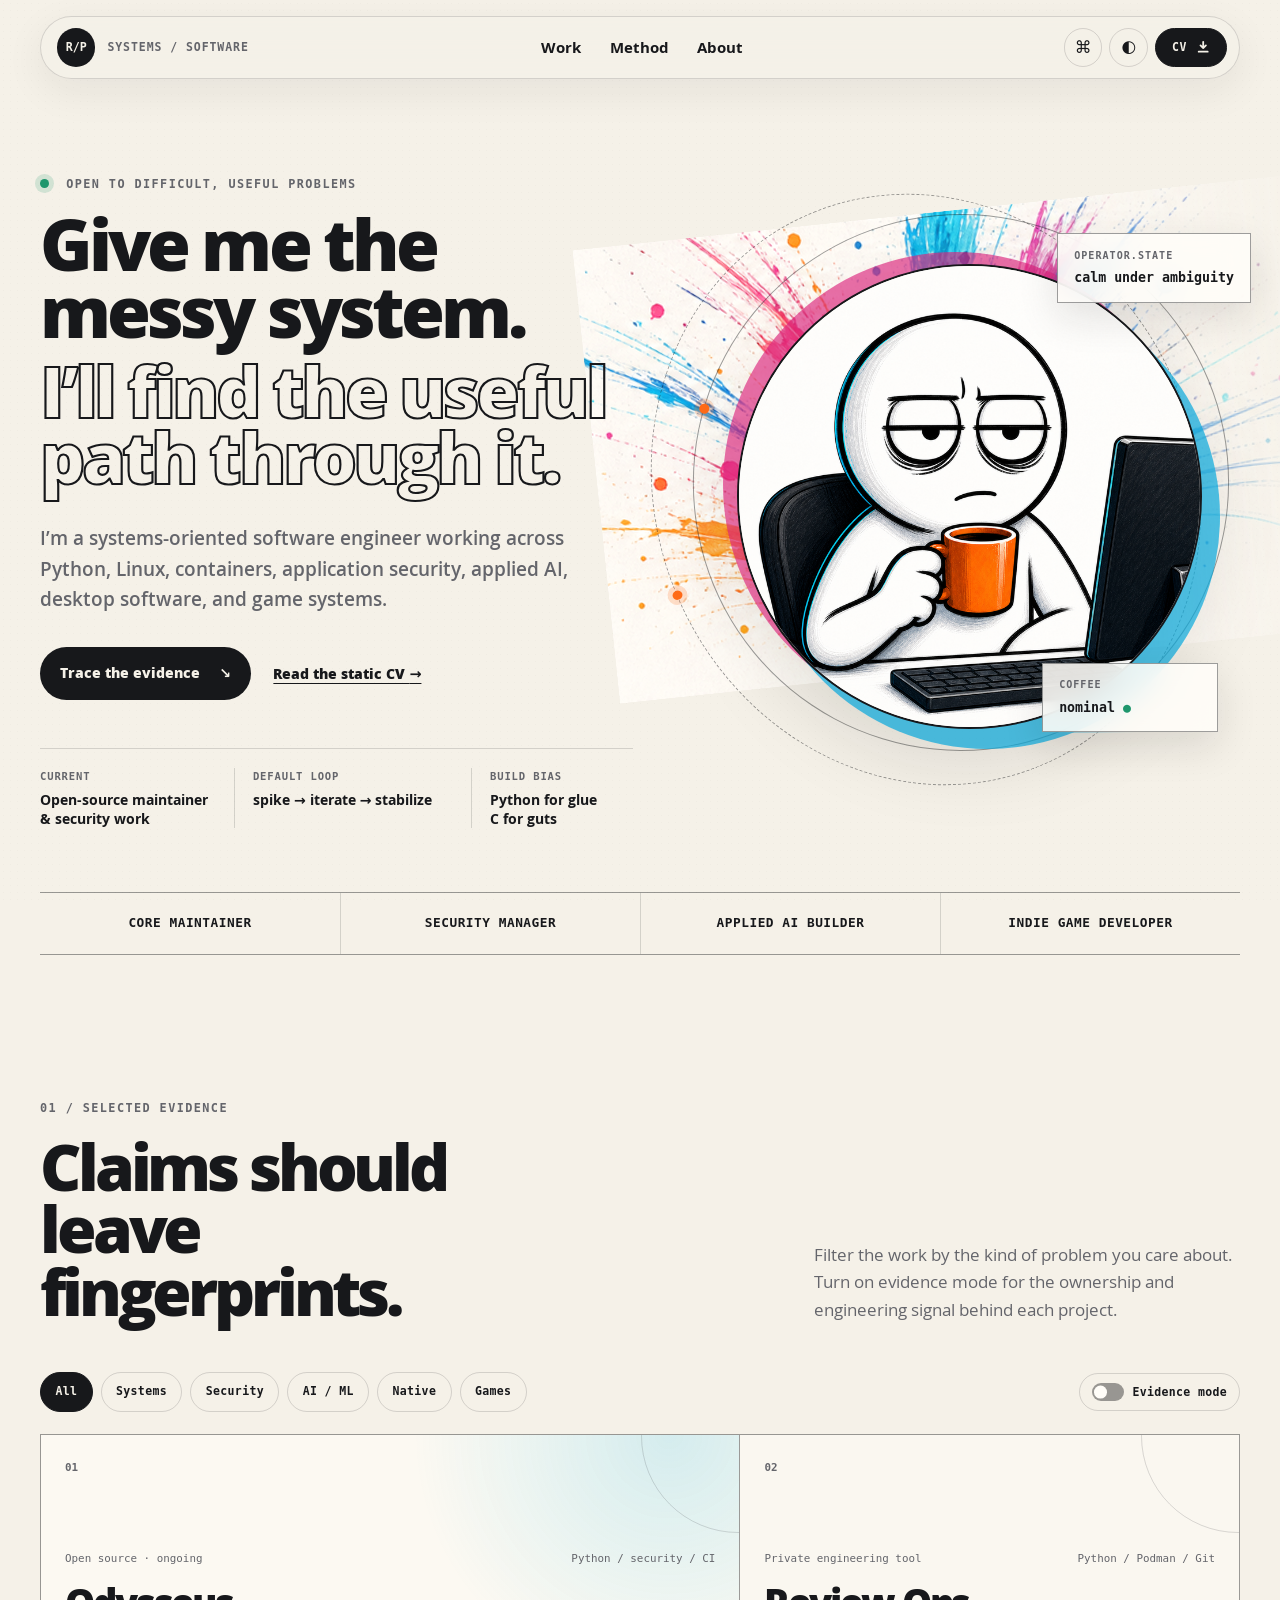
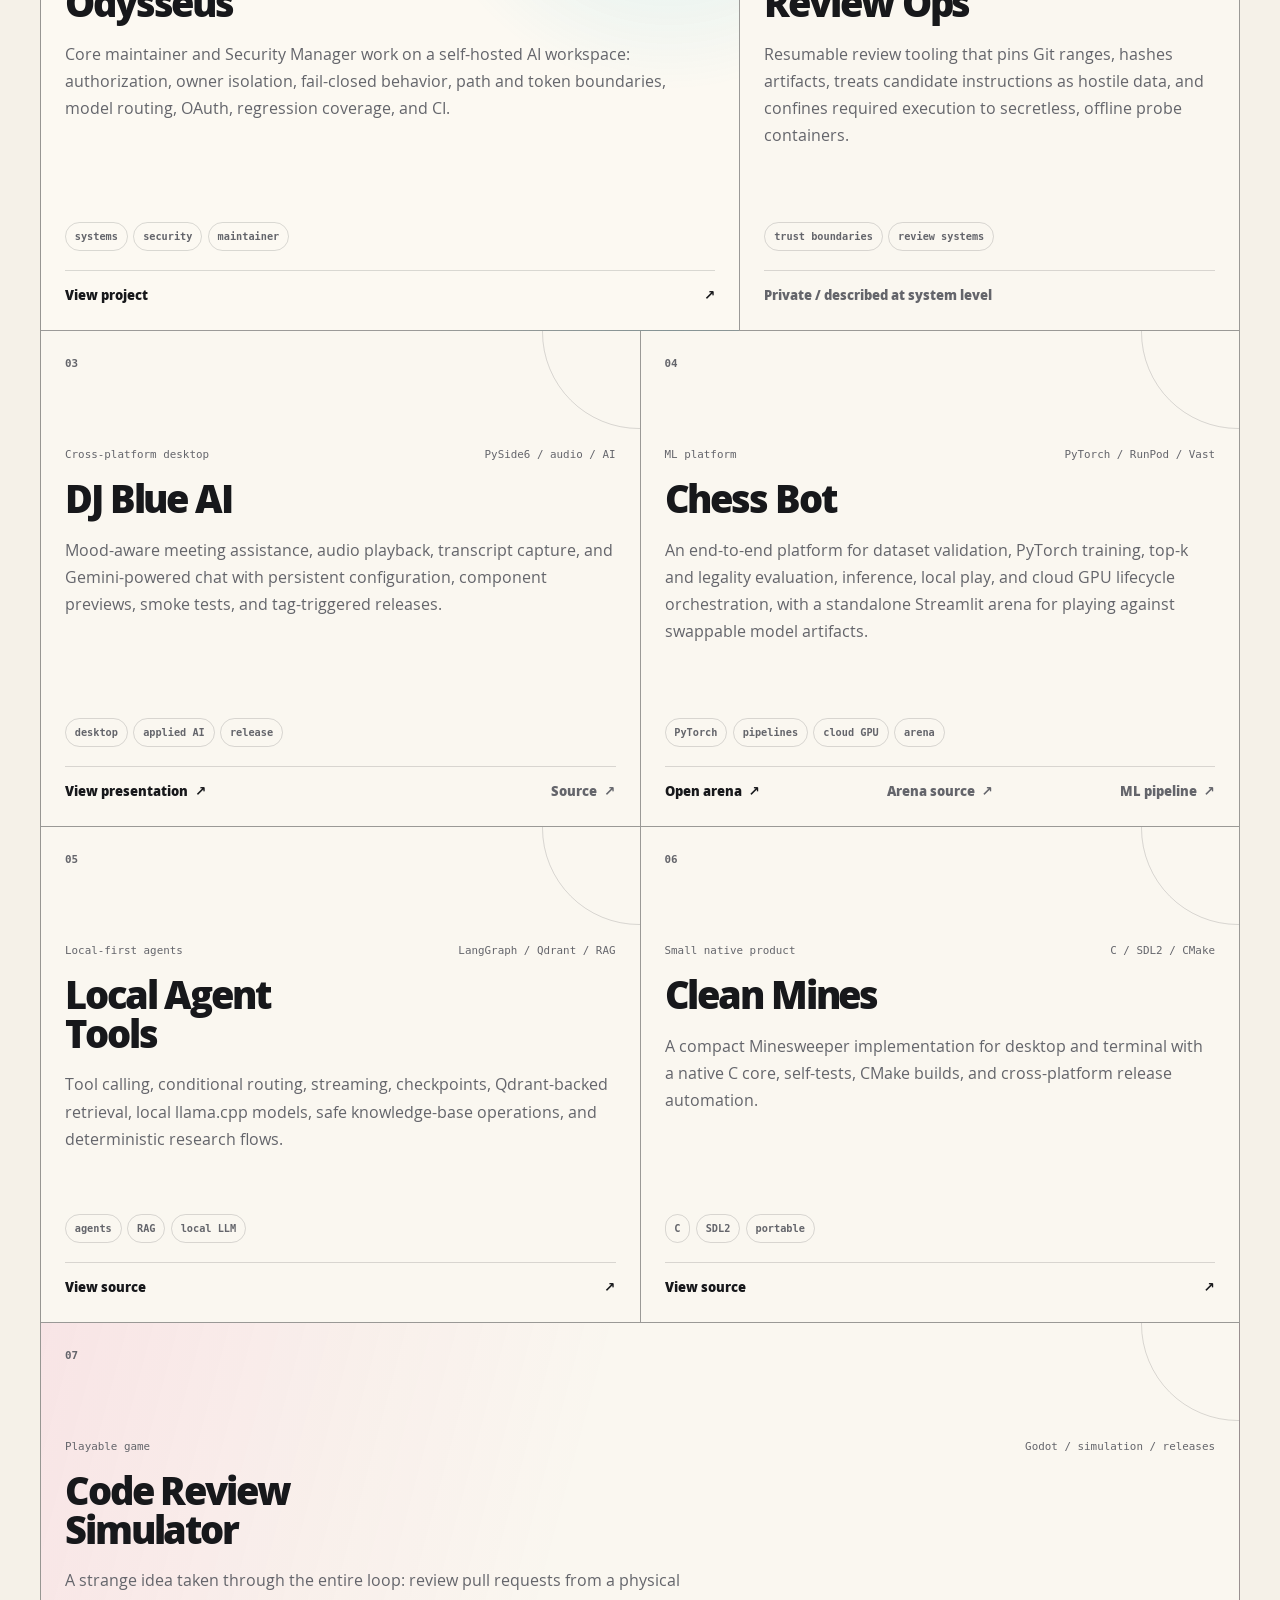
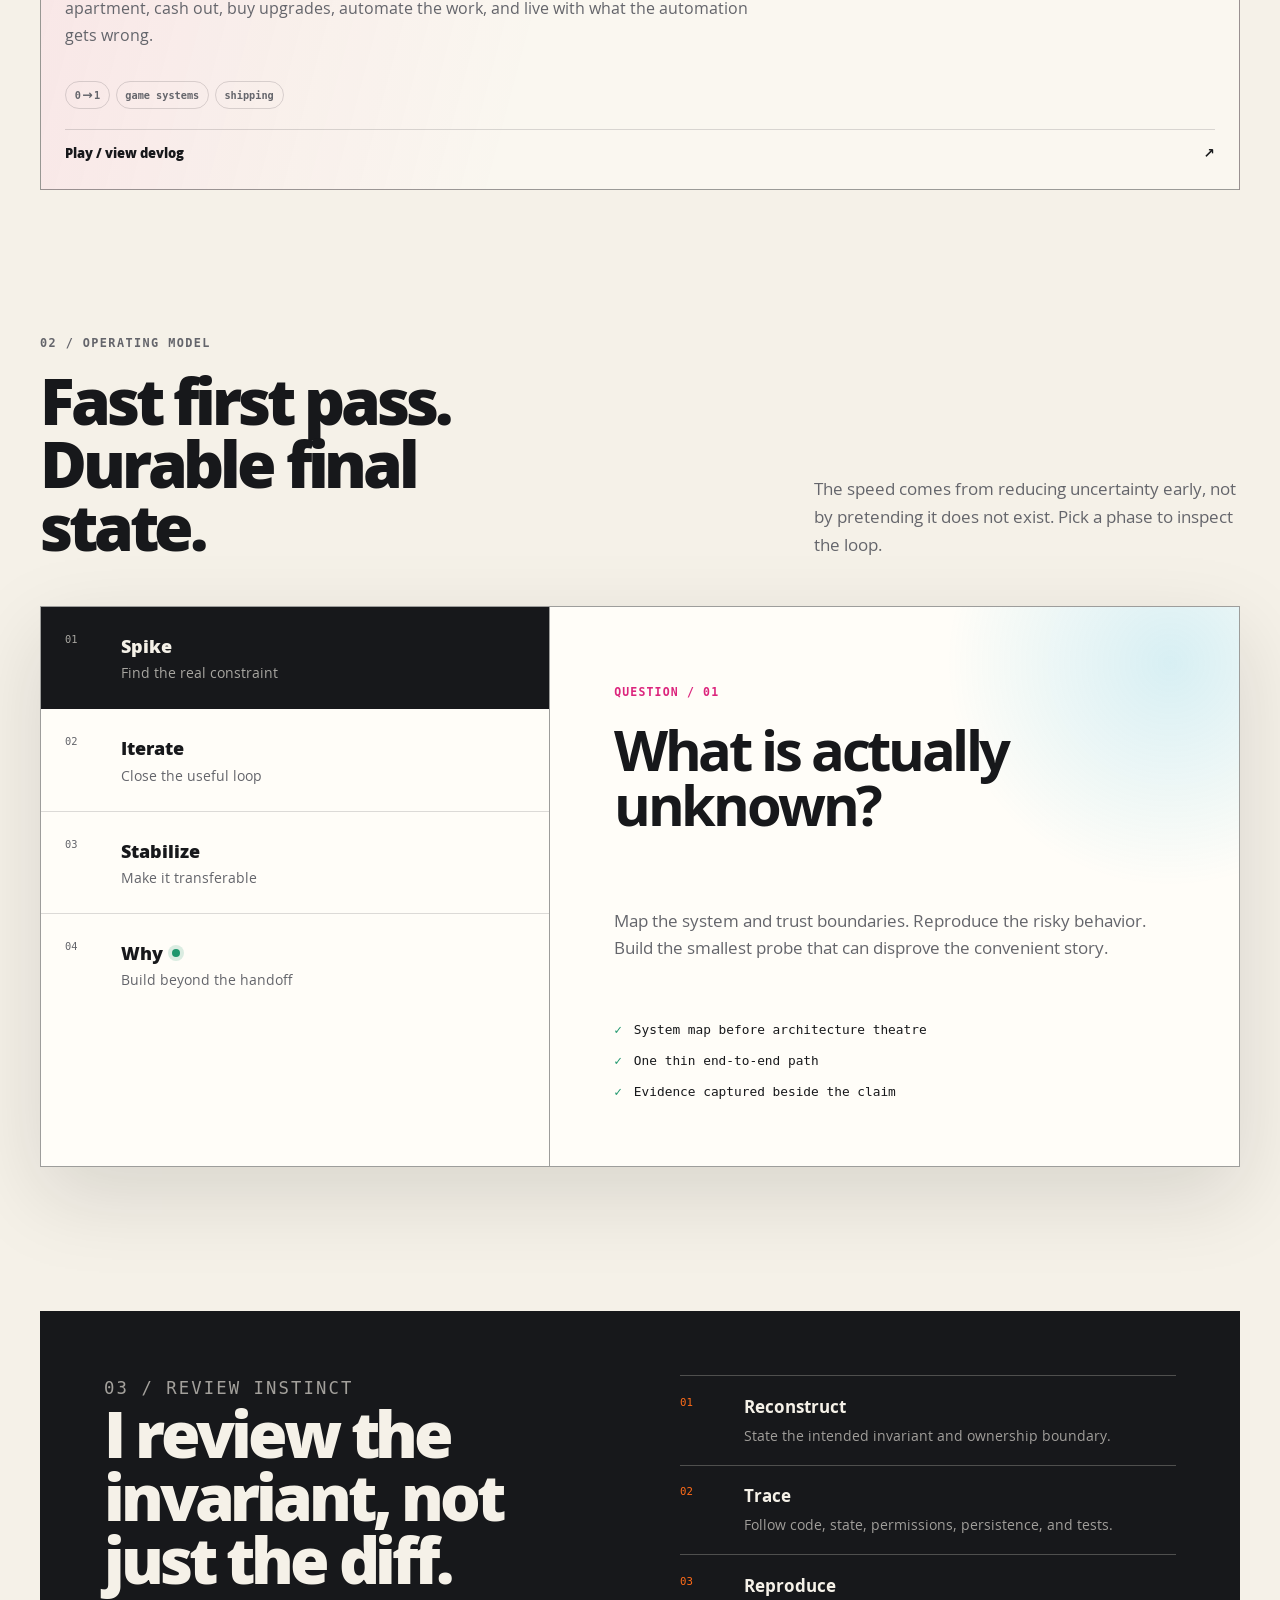
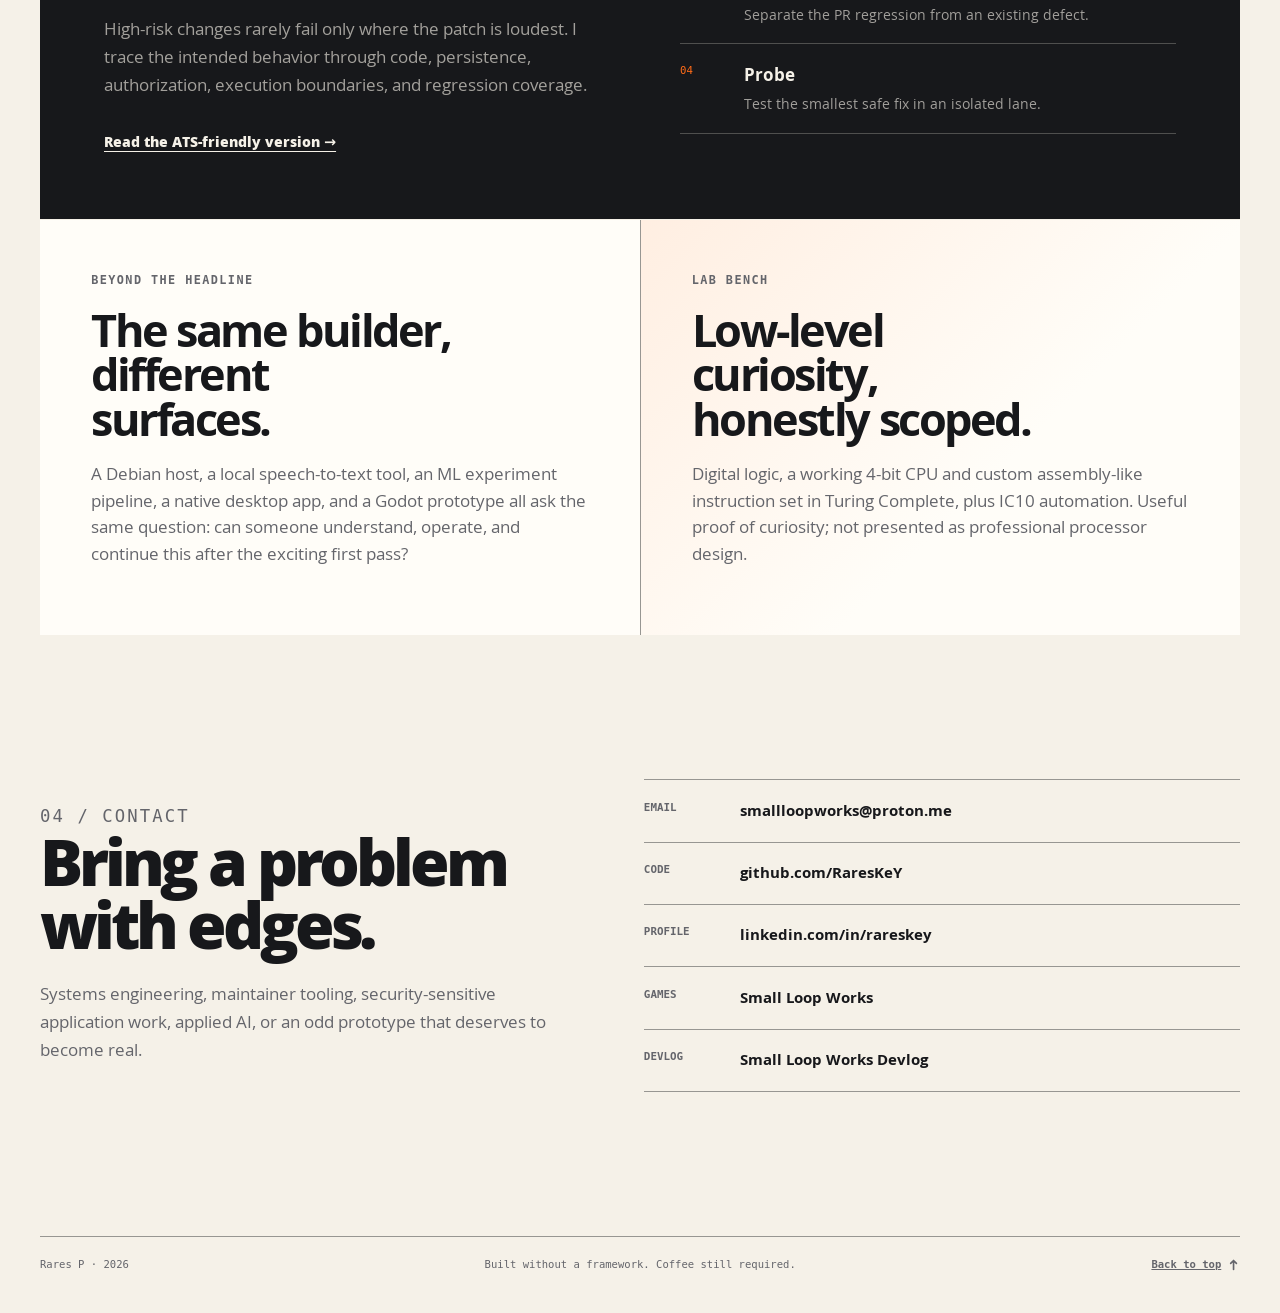
==== site/index.html @ 10d383ae "Bootstrap public portfolio mirror" ====
<!doctype html>
<html lang="en">
  <head>
    <meta charset="utf-8">
    <meta name="viewport" content="width=device-width, initial-scale=1">
    <meta name="description" content="Rares P. | Systems-oriented software engineer, open-source maintainer, security reviewer, applied AI builder, and indie game developer.">
    <meta name="color-scheme" content="light dark">
    <meta name="theme-color" content="#f5f1e8">
    <title>Rares P. | Systems, security & strange useful things</title>
    <link rel="canonical" href="https://rareskey.web.app/">
    <meta property="og:type" content="website">
    <meta property="og:url" content="https://rareskey.web.app/">
    <meta property="og:title" content="Rares P. — Systems, Software &amp; Security">
    <meta property="og:description" content="Systems-oriented software engineer, open-source maintainer, security reviewer, applied AI builder, and indie game developer.">
    <meta property="og:image" content="https://rareskey.web.app/assets/social-preview.png">
    <meta property="og:image:type" content="image/png">
    <meta property="og:image:width" content="1200">
    <meta property="og:image:height" content="627">
    <meta property="og:image:alt" content="Rares P. — Systems, Software &amp; Security, presented in the portfolio's cream, black, and orange visual style.">
    <meta name="twitter:card" content="summary_large_image">
    <meta name="twitter:title" content="Rares P. — Systems, Software &amp; Security">
    <meta name="twitter:description" content="Systems-oriented software engineer, open-source maintainer, security reviewer, applied AI builder, and indie game developer.">
    <meta name="twitter:image" content="https://rareskey.web.app/assets/social-preview.png">
    <meta name="twitter:image:alt" content="Rares P. — Systems, Software &amp; Security, presented in the portfolio's cream, black, and orange visual style.">
    <link rel="icon" type="image/x-icon" sizes="16x16 32x32 48x48 64x64" href="assets/favicon.ico?v=3">
    <link rel="icon" type="image/png" sizes="16x16" href="assets/favicon-16x16.png?v=3">
    <link rel="icon" type="image/png" sizes="32x32" href="assets/favicon-32x32.png?v=3">
    <link rel="apple-touch-icon" sizes="180x180" href="assets/apple-touch-icon.png">
    <script>
      (() => {
        const systemTheme = matchMedia("(prefers-color-scheme: dark)").matches
          ? "dark"
          : "light";
        let themeMode = "system";
        try {
          const savedMode = localStorage.getItem("portfolio-theme-mode");
          if (savedMode === "light" || savedMode === "dark") {
            themeMode = savedMode;
          }
        } catch {
          // System preference remains the fallback when storage is unavailable.
        }
        document.documentElement.dataset.themeMode = themeMode;
        document.documentElement.dataset.theme =
          themeMode === "system" ? systemTheme : themeMode;
        document.querySelector('meta[name="theme-color"]').content =
          document.documentElement.dataset.theme === "dark"
            ? "#111318"
            : "#f5f1e8";
      })();
    </script>
    <link rel="stylesheet" href="styles.css">
    <script src="script.js" defer></script>
  </head>
  <body>
    <a class="skip-link" href="#main">Skip to the work</a>

    <header class="site-header" data-reveal>
      <a class="wordmark" href="#top" aria-label="Rares P., home">
        <span class="wordmark-mark" aria-hidden="true">R/P</span>
        <span class="wordmark-copy">systems / software</span>
      </a>

      <nav class="desktop-nav" aria-label="Primary navigation">
        <a href="#work">Work</a>
        <a href="#method">Method</a>
        <a href="#about">About</a>
      </nav>

      <div class="header-actions">
        <button class="icon-button command-trigger" type="button" aria-label="Open quick navigation" title="Quick navigation (Ctrl+K)">
          <span aria-hidden="true">⌘</span>
        </button>
        <button class="icon-button theme-toggle" type="button" aria-label="Switch to dark theme">
          <span class="theme-icon" aria-hidden="true"></span>
        </button>
        <a class="small-button" href="Rares-P-CV.pdf" download aria-label="Download CV as PDF">
          <span>CV</span>
          <svg class="download-icon" viewBox="0 0 16 16" fill="none" stroke="currentColor" stroke-width="2" stroke-linecap="round" stroke-linejoin="round" aria-hidden="true" focusable="false">
            <path d="M8 2v7m0 0 3-3M8 9 5 6M3 13h10"></path>
          </svg>
        </a>
      </div>
    </header>

    <main id="main">
      <section class="hero" id="top">
        <div class="hero-copy" data-reveal>
          <p class="eyebrow"><span class="status-dot" aria-hidden="true"></span> Open to difficult, useful problems</p>
          <h1>
            Give me the messy system.
            <span>I’ll find the useful path through it.</span>
          </h1>
          <p class="hero-intro">
            I’m a systems-oriented software engineer working across Python, Linux,
            containers, application security, applied AI, desktop software, and game
            systems.
          </p>
          <div class="hero-actions">
            <a class="primary-button" href="#work">Trace the evidence <span aria-hidden="true">↘</span></a>
            <a class="text-link" href="cv.html">Read the static CV <span aria-hidden="true">→</span></a>
          </div>
          <dl class="hero-signals" aria-label="Current focus">
            <div>
              <dt>current</dt>
              <dd>
                <span>Open-source maintainer</span>
                <span>&amp; security work</span>
              </dd>
            </div>
            <div>
              <dt>default loop</dt>
              <dd class="signal-flow">spike → iterate → stabilize</dd>
            </div>
            <div>
              <dt>build bias</dt>
              <dd>
                <span>Python for glue</span>
                <span>C for guts</span>
              </dd>
            </div>
          </dl>
        </div>

        <div class="hero-visual" data-reveal>
          <div class="splash" aria-hidden="true"></div>
          <div class="portrait-shell">
            <img src="assets/operator-profile.png" alt="Illustrated tired operator holding an orange coffee mug at a computer">
          </div>
          <div class="orbit orbit-one" aria-hidden="true"></div>
          <div class="orbit orbit-two" aria-hidden="true"></div>
          <div class="status-card status-card-top">
            <span class="status-label">operator.state</span>
            <strong>calm under ambiguity</strong>
          </div>
          <div class="status-card status-card-bottom">
            <span class="status-label">coffee</span>
            <strong>nominal <span aria-hidden="true">●</span></strong>
          </div>
        </div>
      </section>

      <section class="role-strip" aria-label="Professional focus" data-reveal>
        <p>Core Maintainer</p>
        <p>Security Manager</p>
        <p>Applied AI Builder</p>
        <p>Indie Game Developer</p>
      </section>

      <section class="section work-section" id="work">
        <div class="section-heading" data-reveal>
          <div>
            <p class="eyebrow">01 / Selected evidence</p>
            <h2>Claims should leave fingerprints.</h2>
          </div>
          <p>
            Filter the work by the kind of problem you care about. Turn on evidence
            mode for the ownership and engineering signal behind each project.
          </p>
        </div>

        <div class="work-controls" data-reveal>
          <div class="filter-group" role="group" aria-label="Filter projects">
            <button class="filter-button is-active" type="button" data-filter="all" aria-pressed="true">All</button>
            <button class="filter-button" type="button" data-filter="systems" aria-pressed="false">Systems</button>
            <button class="filter-button" type="button" data-filter="security" aria-pressed="false">Security</button>
            <button class="filter-button" type="button" data-filter="ai" aria-pressed="false">AI / ML</button>
            <button class="filter-button" type="button" data-filter="native" aria-pressed="false">Native</button>
            <button class="filter-button" type="button" data-filter="games" aria-pressed="false">Games</button>
          </div>
          <button class="evidence-toggle" type="button" aria-pressed="false">
            <span class="toggle-track" aria-hidden="true"><span></span></span>
            Evidence mode
          </button>
        </div>

        <div class="project-grid" aria-live="polite">
          <article class="project-card project-card-featured" data-tags="systems security" data-reveal>
            <div class="project-index">01</div>
            <div class="project-meta">
              <span>Open source · ongoing</span>
              <span>Python / security / CI</span>
            </div>
            <h3>Odysseus</h3>
            <p class="project-lede">
              Core maintainer and Security Manager work on a self-hosted AI workspace:
              authorization, owner isolation, fail-closed behavior, path and token
              boundaries, model routing, OAuth, regression coverage, and CI.
            </p>
            <div class="evidence-panel">
              <p><strong>Owned signal:</strong> reconstruct the invariant, trace it through code, state, tests, and authorization boundaries, reproduce the failure, then probe the smallest safe fix.</p>
            </div>
            <div class="tag-row">
              <span>systems</span><span>security</span><span>maintainer</span>
            </div>
            <a class="card-link" href="https://github.com/odysseus-dev/odysseus" target="_blank" rel="noreferrer">View project <span aria-hidden="true">↗</span></a>
          </article>

          <article class="project-card" data-tags="systems security" data-reveal>
            <div class="project-index">02</div>
            <div class="project-meta">
              <span>Private engineering tool</span>
              <span>Python / Podman / Git</span>
            </div>
            <h3>Review Ops</h3>
            <p class="project-lede">
              Resumable review tooling that pins Git ranges, hashes artifacts, treats
              candidate instructions as hostile data, and confines required execution
              to secretless, offline probe containers.
            </p>
            <div class="evidence-panel">
              <p><strong>Owned signal:</strong> evidence-bound findings, bounded subprocesses, stale/duplicate guards, immutable probe inputs, and human-controlled publication.</p>
            </div>
            <div class="tag-row">
              <span>trust boundaries</span><span>review systems</span>
            </div>
            <span class="card-link card-link-muted">Private / described at system level</span>
          </article>

          <article class="project-card" data-tags="ai systems" data-reveal>
            <div class="project-index">03</div>
            <div class="project-meta">
              <span>Cross-platform desktop</span>
              <span>PySide6 / audio / AI</span>
            </div>
            <h3>DJ Blue AI</h3>
            <p class="project-lede">
              Mood-aware meeting assistance, audio playback, transcript capture, and
              Gemini-powered chat with persistent configuration, component previews,
              smoke tests, and tag-triggered releases.
            </p>
            <div class="evidence-panel">
              <p><strong>Owned signal:</strong> brought UI, playback, transcription, configuration, packaging, documentation, and Linux/macOS/Windows release paths into one operable desktop product.</p>
            </div>
            <div class="tag-row">
              <span>desktop</span><span>applied AI</span><span>release</span>
            </div>
            <div class="card-actions">
              <a class="card-link" href="https://dj-blue.com/" target="_blank" rel="noreferrer">View presentation <span aria-hidden="true">↗</span></a>
              <a class="card-link card-link-secondary" href="https://github.com/RaresKeY/dj-blue-ai" target="_blank" rel="noreferrer">Source <span aria-hidden="true">↗</span></a>
            </div>
          </article>

          <article class="project-card" data-tags="ai systems" data-reveal>
            <div class="project-index">04</div>
            <div class="project-meta">
              <span>ML platform</span>
              <span>PyTorch / RunPod / Vast</span>
            </div>
            <h3>Chess Bot</h3>
            <p class="project-lede">
              An end-to-end platform for dataset validation, PyTorch training,
              top-k and legality evaluation, inference, local play, and cloud GPU
              lifecycle orchestration, with a standalone Streamlit arena for playing
              against swappable model artifacts.
            </p>
            <div class="evidence-panel">
              <p><strong>Owned signal:</strong> connected data generation, training, evaluation, inference, UI, cloud execution, tests, committed behavior specifications, and a separate CPU demo deployment with draggable-board play.</p>
            </div>
            <div class="tag-row">
              <span>PyTorch</span><span>pipelines</span><span>cloud GPU</span><span>arena</span>
            </div>
            <div class="card-actions">
              <a class="card-link" href="https://chess-bot-arena.streamlit.app/" target="_blank" rel="noreferrer">Open arena <span aria-hidden="true">↗</span></a>
              <a class="card-link card-link-secondary" href="https://github.com/caffeine-lit/chess-bot-arena" target="_blank" rel="noreferrer">Arena source <span aria-hidden="true">↗</span></a>
              <a class="card-link card-link-secondary" href="https://github.com/RaresKeY/chess-bot" target="_blank" rel="noreferrer">ML pipeline <span aria-hidden="true">↗</span></a>
            </div>
          </article>

          <article class="project-card" data-tags="ai systems" data-reveal>
            <div class="project-index">05</div>
            <div class="project-meta">
              <span>Local-first agents</span>
              <span>LangGraph / Qdrant / RAG</span>
            </div>
            <h3>Local Agent Tools</h3>
            <p class="project-lede">
              Tool calling, conditional routing, streaming, checkpoints,
              Qdrant-backed retrieval, local llama.cpp models, safe knowledge-base
              operations, and deterministic research flows.
            </p>
            <div class="evidence-panel">
              <p><strong>Owned signal:</strong> explored agent orchestration as an explicit state machine with local models and controlled tool boundaries rather than a chat wrapper.</p>
            </div>
            <div class="tag-row">
              <span>agents</span><span>RAG</span><span>local LLM</span>
            </div>
            <a class="card-link" href="https://github.com/RaresKeY/langgraph-pipeline-local-tools" target="_blank" rel="noreferrer">View source <span aria-hidden="true">↗</span></a>
          </article>

          <article class="project-card" data-tags="native systems" data-reveal>
            <div class="project-index">06</div>
            <div class="project-meta">
              <span>Small native product</span>
              <span>C / SDL2 / CMake</span>
            </div>
            <h3>Clean Mines</h3>
            <p class="project-lede">
              A compact Minesweeper implementation for desktop and terminal with a
              native C core, self-tests, CMake builds, and cross-platform release
              automation.
            </p>
            <div class="evidence-panel">
              <p><strong>Owned signal:</strong> evidence that the “C for guts” part is real: deliberately small scope, explicit memory/runtime boundaries, and portable builds.</p>
            </div>
            <div class="tag-row">
              <span>C</span><span>SDL2</span><span>portable</span>
            </div>
            <a class="card-link" href="https://github.com/RaresKeY/clean-minesweeper-native" target="_blank" rel="noreferrer">View source <span aria-hidden="true">↗</span></a>
          </article>

          <article class="project-card project-card-wide" data-tags="games systems" data-reveal>
            <div class="project-index">07</div>
            <div class="project-meta">
              <span>Playable game</span>
              <span>Godot / simulation / releases</span>
            </div>
            <h3>Code Review Simulator</h3>
            <p class="project-lede">
              A strange idea taken through the entire loop: review pull requests from
              a physical apartment, cash out, buy upgrades, automate the work, and
              live with what the automation gets wrong.
            </p>
            <div class="evidence-panel">
              <p><strong>Owned signal:</strong> gameplay systems, diegetic UI, performance work, cross-platform builds, release automation, screenshots, public devlogs, and a playable browser build.</p>
            </div>
            <div class="tag-row">
              <span class="zero-one-tag" aria-label="zero to one">0<span class="tag-arrow" aria-hidden="true">→</span>1</span><span>game systems</span><span>shipping</span>
            </div>
            <a class="card-link" href="https://smallloopworks.itch.io/code-review-simulator" target="_blank" rel="noreferrer">Play / view devlog <span aria-hidden="true">↗</span></a>
          </article>
        </div>
      </section>

      <section class="section method-section" id="method">
        <div class="section-heading" data-reveal>
          <div>
            <p class="eyebrow">02 / Operating model</p>
            <h2>Fast first pass. Durable final state.</h2>
          </div>
          <p>
            The speed comes from reducing uncertainty early, not by pretending it
            does not exist. Pick a phase to inspect the loop.
          </p>
        </div>

        <div class="method-layout" data-reveal>
          <div class="phase-controls" role="tablist" aria-label="Build phases">
            <button id="phase-tab-spike" class="phase-button is-active" type="button" role="tab" aria-selected="true" aria-controls="phase-panel" data-phase="spike">
              <span>01</span>
              <strong>Spike</strong>
              <small>Find the real constraint</small>
            </button>
            <button id="phase-tab-iterate" class="phase-button" type="button" role="tab" aria-selected="false" aria-controls="phase-panel" data-phase="iterate">
              <span>02</span>
              <strong>Iterate</strong>
              <small>Close the useful loop</small>
            </button>
            <button id="phase-tab-stabilize" class="phase-button" type="button" role="tab" aria-selected="false" aria-controls="phase-panel" data-phase="stabilize">
              <span>03</span>
              <strong>Stabilize</strong>
              <small>Make it transferable</small>
            </button>
            <button id="phase-tab-why" class="phase-button" type="button" role="tab" aria-selected="false" aria-controls="phase-panel" data-phase="why">
              <span>04</span>
              <strong>Why <span class="phase-orbit" aria-hidden="true"></span></strong>
              <small>Build beyond the handoff</small>
            </button>
          </div>

          <div class="phase-panel" id="phase-panel" role="tabpanel" aria-labelledby="phase-tab-spike" tabindex="0">
            <img class="phase-emblem" id="phase-emblem" src="assets/why-33-flag.png" alt="" aria-hidden="true" hidden>
            <p class="phase-kicker" id="phase-kicker">question / 01</p>
            <h3 id="phase-title">What is actually unknown?</h3>
            <p id="phase-copy">
              Map the system and trust boundaries. Reproduce the risky behavior.
              Build the smallest probe that can disprove the convenient story.
            </p>
            <ul id="phase-list">
              <li>System map before architecture theatre</li>
              <li>One thin end-to-end path</li>
              <li>Evidence captured beside the claim</li>
            </ul>
          </div>
        </div>
      </section>

      <section class="section review-section" id="about">
        <div class="review-card" data-reveal>
          <div class="review-copy">
            <p class="eyebrow">03 / Review instinct</p>
            <h2>I review the invariant, not just the diff.</h2>
            <p>
              High-risk changes rarely fail only where the patch is loudest. I trace
              the intended behavior through code, persistence, authorization,
              execution boundaries, and regression coverage.
            </p>
            <a class="text-link" href="static-cv.md">Read the ATS-friendly version <span aria-hidden="true">→</span></a>
          </div>
          <ol class="trace-list">
            <li><span>01</span><div><strong>Reconstruct</strong><p>State the intended invariant and ownership boundary.</p></div></li>
            <li><span>02</span><div><strong>Trace</strong><p>Follow code, state, permissions, persistence, and tests.</p></div></li>
            <li><span>03</span><div><strong>Reproduce</strong><p>Separate the PR regression from an existing defect.</p></div></li>
            <li><span>04</span><div><strong>Probe</strong><p>Test the smallest safe fix in an isolated lane.</p></div></li>
          </ol>
        </div>

        <div class="about-grid">
          <article class="about-card" data-reveal>
            <p class="eyebrow">Beyond the headline</p>
            <h3>The same builder, different surfaces.</h3>
            <p>
              A Debian host, a local speech-to-text tool, an ML experiment pipeline,
              a native desktop app, and a Godot prototype all ask the same question:
              can someone understand, operate, and continue this after the exciting
              first pass?
            </p>
          </article>
          <article class="about-card lab-card" data-reveal>
            <p class="eyebrow">Lab bench</p>
            <h3>Low-level curiosity, honestly scoped.</h3>
            <p>
              Digital logic, a working 4-bit CPU and custom assembly-like instruction
              set in Turing Complete, plus IC10 automation. Useful proof of curiosity;
              not presented as professional processor design.
            </p>
          </article>
        </div>
      </section>

      <section class="section contact-section" id="contact" data-reveal>
        <div>
          <p class="eyebrow">04 / Contact</p>
          <h2>Bring a problem with edges.</h2>
          <p>
            Systems engineering, maintainer tooling, security-sensitive application
            work, applied AI, or an odd prototype that deserves to become real.
          </p>
        </div>
        <div class="contact-links">
          <a href="mailto:smallloopworks@proton.me"><span>Email</span><strong>smallloopworks@proton.me</strong></a>
          <a href="https://github.com/RaresKeY" target="_blank" rel="noreferrer"><span>Code</span><strong>github.com/RaresKeY</strong></a>
          <a href="https://www.linkedin.com/in/rareskey/" target="_blank" rel="noreferrer"><span>Profile</span><strong>linkedin.com/in/rareskey</strong></a>
          <a href="https://smallloopworks.itch.io/" target="_blank" rel="noreferrer"><span>Games</span><strong>Small Loop Works</strong></a>
          <a href="https://small-loop-devlog.web.app/" target="_blank" rel="noreferrer"><span>Devlog</span><strong>Small Loop Works Devlog</strong></a>
        </div>
      </section>
    </main>

    <footer class="site-footer">
      <p>Rares P · <span id="current-year">2026</span></p>
      <p>Built without a framework. Coffee still required.</p>
      <a href="#top">
        Back to top
        <svg class="top-arrow" viewBox="0 0 16 16" fill="none" stroke="currentColor" stroke-width="2" stroke-linecap="round" stroke-linejoin="round" aria-hidden="true" focusable="false">
          <path d="M8 14V3m0 0L4.5 6.5M8 3l3.5 3.5"></path>
        </svg>
      </a>
    </footer>

    <dialog class="command-dialog" aria-labelledby="command-title">
      <div class="command-header">
        <div>
          <span class="status-label">quick.nav</span>
          <h2 id="command-title">Where do you want to go?</h2>
        </div>
        <button class="dialog-close" type="button" aria-label="Close quick navigation">Esc</button>
      </div>
      <div class="command-links">
        <a href="#work"><span>01</span> Selected evidence <kbd>W</kbd></a>
        <a href="#method"><span>02</span> Operating model <kbd>M</kbd></a>
        <a href="#about"><span>03</span> Review instinct <kbd>A</kbd></a>
        <a href="#contact"><span>04</span> Contact <kbd>C</kbd></a>
        <a href="cv.html"><span>↗</span> Static CV <kbd>V</kbd></a>
      </div>
      <p class="command-hint">Tip: press <kbd>Ctrl</kbd> + <kbd>K</kbd> from anywhere.</p>
    </dialog>
  </body>
</html>
---- site/styles.css ----
@font-face {
  font-family: "Open Sans Portfolio";
  font-style: normal;
  font-weight: 400;
  font-display: swap;
  src: url("assets/fonts/open-sans-regular.woff") format("woff");
}

@font-face {
  font-family: "Open Sans Portfolio";
  font-style: normal;
  font-weight: 600;
  font-display: swap;
  src: url("assets/fonts/open-sans-semibold.woff") format("woff");
}

@font-face {
  font-family: "Open Sans Portfolio";
  font-style: normal;
  font-weight: 700;
  font-display: swap;
  src: url("assets/fonts/open-sans-bold.woff") format("woff");
}

@font-face {
  font-family: "Open Sans Portfolio";
  font-style: normal;
  font-weight: 800;
  font-display: swap;
  src: url("assets/fonts/open-sans-extrabold.woff") format("woff");
}

:root {
  color-scheme: light dark;
  --paper: #f5f1e8;
  --paper-strong: #fffdf8;
  --ink: #17181b;
  --muted: #64656b;
  --line: rgba(23, 24, 27, 0.15);
  --line-strong: rgba(23, 24, 27, 0.42);
  --cyan: #08a9dc;
  --blue: #2855d9;
  --magenta: #dc257d;
  --orange: #ff6b18;
  --green: #1d966c;
  --shadow: 0 28px 80px rgba(26, 24, 20, 0.13);
  --radius: 1.3rem;
  --mono: "Noto Sans Mono", "DejaVu Sans Mono", ui-monospace, monospace;
  --sans: "Open Sans Portfolio", "Open Sans", "Noto Sans", Inter, ui-sans-serif, system-ui, sans-serif;
  --max: 1200px;
}

html[data-theme="light"] {
  color-scheme: light;
}

html[data-theme="dark"] {
  color-scheme: dark;
  --paper: #111318;
  --paper-strong: #191c22;
  --ink: #f6f2e9;
  --muted: #abaeb6;
  --line: rgba(255, 255, 255, 0.13);
  --line-strong: rgba(255, 255, 255, 0.36);
  --cyan: #41c7ef;
  --blue: #718cf5;
  --magenta: #ff5ba6;
  --orange: #ff843f;
  --green: #62d2a8;
  --shadow: 0 28px 90px rgba(0, 0, 0, 0.35);
}

* {
  box-sizing: border-box;
}

html {
  scroll-behavior: smooth;
  scroll-padding-top: 7rem;
  overflow-x: hidden;
}

body {
  margin: 0;
  background: var(--paper);
  color: var(--ink);
  font-family: var(--sans);
  font-size: 1.04rem;
  font-weight: 480;
  line-height: 1.6;
  overflow-x: hidden;
  transition: background-color 180ms ease, color 180ms ease;
}

@supports (overflow: clip) {
  html,
  body,
  main {
    overflow-x: clip;
  }
}

body::before {
  position: fixed;
  inset: 0;
  z-index: -1;
  background-image: radial-gradient(rgba(23, 24, 27, 0.06) 0.65px, transparent 0.65px);
  background-size: 7px 7px;
  content: "";
  opacity: 0.35;
  pointer-events: none;
}

html[data-theme="dark"] body::before {
  background-image: radial-gradient(rgba(255, 255, 255, 0.08) 0.65px, transparent 0.65px);
}

a {
  color: inherit;
}

button,
a {
  -webkit-tap-highlight-color: transparent;
}

button {
  color: inherit;
  font: inherit;
}

button:focus-visible,
a:focus-visible {
  outline: 3px solid var(--cyan);
  outline-offset: 4px;
}

.skip-link {
  position: fixed;
  top: 0.75rem;
  left: 0.75rem;
  z-index: 100;
  padding: 0.7rem 1rem;
  background: var(--ink);
  color: var(--paper);
  font-family: var(--mono);
  font-size: 0.8rem;
  transform: translateY(-160%);
  transition: transform 160ms ease;
}

.skip-link:focus {
  transform: translateY(0);
}

.site-header {
  position: sticky;
  top: 0;
  z-index: 30;
  display: grid;
  grid-template-columns: 1fr auto 1fr;
  align-items: center;
  width: min(calc(100% - 2rem), var(--max));
  margin: 1rem auto 0;
  padding: 0.7rem 0.75rem 0.7rem 1rem;
  border: 1px solid var(--line);
  border-radius: 999px;
  background: color-mix(in srgb, var(--paper) 82%, transparent);
  box-shadow: 0 12px 40px rgba(23, 24, 27, 0.07);
  backdrop-filter: blur(18px);
}

.wordmark {
  display: inline-flex;
  align-items: center;
  gap: 0.75rem;
  width: max-content;
  text-decoration: none;
}

.wordmark-mark {
  display: grid;
  width: 2.4rem;
  height: 2.4rem;
  place-items: center;
  border-radius: 50%;
  background: var(--ink);
  color: var(--paper);
  font-family: var(--mono);
  font-size: 0.73rem;
  font-weight: 800;
}

.wordmark-copy {
  color: var(--muted);
  font-family: var(--mono);
  font-size: 0.72rem;
  font-weight: 700;
  letter-spacing: 0.08em;
  text-transform: uppercase;
}

.desktop-nav {
  display: flex;
  align-items: center;
  gap: 1.8rem;
}

.desktop-nav a {
  position: relative;
  font-size: 0.92rem;
  font-weight: 650;
  text-decoration: none;
}

.desktop-nav a::after {
  position: absolute;
  right: 0;
  bottom: -0.25rem;
  left: 0;
  height: 1px;
  background: var(--ink);
  content: "";
  transform: scaleX(0);
  transform-origin: right;
  transition: transform 160ms ease;
}

.desktop-nav a:hover::after {
  transform: scaleX(1);
  transform-origin: left;
}

.header-actions {
  display: flex;
  justify-content: flex-end;
  align-items: center;
  gap: 0.45rem;
}

.theme-icon {
  display: grid;
  line-height: 1;
  place-items: center;
  transform: translateY(-0.06rem);
}

.theme-icon::before {
  content: "◐";
}

html[data-theme="dark"] .theme-icon {
  transform: none;
}

html[data-theme="dark"] .theme-icon::before {
  content: "☼";
}

.icon-button,
.small-button {
  display: inline-grid;
  min-width: 2.4rem;
  height: 2.4rem;
  place-items: center;
  border: 1px solid var(--line);
  border-radius: 999px;
  background: transparent;
  cursor: pointer;
  text-decoration: none;
  transition: transform 160ms ease, border-color 160ms ease, background-color 160ms ease;
}

.icon-button:hover,
.small-button:hover {
  border-color: var(--line-strong);
  transform: translateY(-2px);
}

.small-button {
  display: inline-flex;
  gap: 0.55rem;
  align-items: center;
  padding: 0 1rem;
  border-color: var(--ink);
  background: var(--ink);
  color: var(--paper);
  font-family: var(--mono);
  font-size: 0.72rem;
  font-weight: 800;
  letter-spacing: 0.04em;
}

.download-icon {
  width: 0.9rem;
  height: 0.9rem;
  flex: 0 0 auto;
}

.section,
.hero,
.role-strip,
.site-footer {
  width: min(calc(100% - 2.5rem), var(--max));
  margin-inline: auto;
}

.hero {
  display: grid;
  grid-template-columns: minmax(0, 1.04fr) minmax(25rem, 0.96fr);
  gap: 3.75rem;
  align-items: center;
  min-height: calc(100vh - 6rem);
  padding: 6rem 0 4rem;
}

.hero-copy {
  position: relative;
  z-index: 2;
  min-width: 0;
}

.eyebrow {
  margin: 0 0 1.1rem;
  color: var(--muted);
  font-family: var(--mono);
  font-size: 0.74rem;
  font-weight: 800;
  letter-spacing: 0.12em;
  text-transform: uppercase;
}

.status-dot {
  display: inline-block;
  width: 0.55rem;
  height: 0.55rem;
  margin-right: 0.55rem;
  border-radius: 50%;
  background: var(--green);
  box-shadow: 0 0 0 5px color-mix(in srgb, var(--green) 16%, transparent);
}

.hero h1 {
  max-width: 14ch;
  margin: 0;
  font-size: clamp(3rem, 5.55vw, 6rem);
  font-weight: 800;
  letter-spacing: -0.055em;
  line-height: 0.94;
}

.hero h1 span {
  display: block;
  margin-top: 0.18em;
  color: transparent;
  -webkit-text-stroke: 2.15px var(--ink);
}

.hero-intro {
  max-width: 42rem;
  margin: 2rem 0 0;
  color: var(--muted);
  font-size: clamp(1.08rem, 1.45vw, 1.3rem);
  font-weight: 520;
  line-height: 1.65;
}

.hero-actions {
  display: flex;
  flex-wrap: wrap;
  align-items: center;
  gap: 1.4rem;
  margin-top: 2rem;
}

.primary-button {
  display: inline-flex;
  align-items: center;
  gap: 1.2rem;
  padding: 0.95rem 1.25rem;
  border-radius: 999px;
  background: var(--ink);
  color: var(--paper);
  font-size: 0.88rem;
  font-weight: 800;
  text-decoration: none;
  transition: transform 180ms ease, box-shadow 180ms ease;
}

.primary-button:hover {
  box-shadow: 0 12px 30px rgba(23, 24, 27, 0.18);
  transform: translateY(-3px);
}

.text-link {
  font-size: 0.9rem;
  font-weight: 800;
  text-decoration-thickness: 1px;
  text-underline-offset: 0.28em;
}

.hero-signals {
  display: grid;
  grid-template-columns: 1.08fr 1.32fr 0.9fr;
  margin: 3rem 0 0;
  padding-top: 1.2rem;
  border-top: 1px solid var(--line);
}

.hero-signals div {
  display: grid;
  grid-template-rows: 1rem auto;
  align-content: start;
  min-width: 0;
  padding-inline: clamp(0.8rem, 1.4vw, 1.3rem);
}

.hero-signals div:first-child {
  padding-left: 0;
}

.hero-signals div + div {
  border-left: 1px solid var(--line);
}

.hero-signals div:last-child {
  padding-right: 0;
}

.hero-signals dt {
  margin: 0;
  color: var(--muted);
  font-family: var(--mono);
  font-size: 0.66rem;
  font-weight: 700;
  letter-spacing: 0.08em;
  text-transform: uppercase;
}

.hero-signals dd {
  margin: 0.38rem 0 0;
  font-size: 0.88rem;
  font-weight: 650;
  line-height: 1.35;
}

.hero-signals dd span {
  display: block;
}

.hero-signals .signal-flow {
  white-space: nowrap;
}

.hero-visual {
  position: relative;
  min-height: 39rem;
  isolation: isolate;
}

.splash {
  position: absolute;
  inset: 3% -25% auto -18%;
  z-index: -3;
  height: 73%;
  background: url("assets/operator-splash.png") left center / cover no-repeat;
  filter: saturate(1.05) contrast(1.03);
  mask-image: linear-gradient(90deg, #000 55%, transparent 100%);
  opacity: 0.95;
  transform: rotate(-6deg);
}

html[data-theme="dark"] .splash {
  filter: saturate(1.05) contrast(1.03);
  mix-blend-mode: screen;
  opacity: 0.72;
}

.portrait-shell {
  position: absolute;
  top: 12%;
  left: 8%;
  width: min(85%, 30rem);
  aspect-ratio: 1;
  overflow: hidden;
  border: 2px solid var(--ink);
  border-radius: 50%;
  background: #fffdf8;
  box-shadow:
    18px 20px 0 color-mix(in srgb, var(--cyan) 70%, transparent),
    -14px -12px 0 color-mix(in srgb, var(--magenta) 65%, transparent),
    var(--shadow);
}

.portrait-shell img {
  display: block;
  width: 100%;
  height: 100%;
  object-fit: cover;
}

.orbit {
  position: absolute;
  z-index: -2;
  border: 1px solid var(--line-strong);
  border-radius: 50%;
}

.orbit::after {
  position: absolute;
  top: 50%;
  left: -0.3rem;
  width: 0.6rem;
  height: 0.6rem;
  border-radius: 50%;
  background: var(--orange);
  content: "";
  box-shadow: 0 0 0 5px color-mix(in srgb, var(--orange) 20%, transparent);
}

.orbit-one {
  inset: 4% 2% 10% 0;
  transform: rotate(17deg);
}

.orbit-two {
  inset: 0 8% 4% -7%;
  border-style: dashed;
  transform: rotate(-22deg);
}

.status-card {
  position: absolute;
  display: flex;
  min-width: 11rem;
  flex-direction: column;
  gap: 0.2rem;
  padding: 0.85rem 1rem;
  border: 1px solid var(--line-strong);
  background: color-mix(in srgb, var(--paper-strong) 87%, transparent);
  box-shadow: 0 14px 40px rgba(23, 24, 27, 0.12);
  backdrop-filter: blur(14px);
}

.status-card-top {
  top: 7%;
  right: -2%;
}

.status-card-bottom {
  right: 4%;
  bottom: 13%;
}

.status-label {
  color: var(--muted);
  font-family: var(--mono);
  font-size: 0.63rem;
  font-weight: 800;
  letter-spacing: 0.1em;
  text-transform: uppercase;
}

.status-card strong {
  font-family: var(--mono);
  font-size: 0.83rem;
}

.status-card-bottom strong span {
  color: var(--green);
}

.role-strip {
  display: grid;
  grid-template-columns: repeat(4, minmax(0, 1fr));
  padding: 0;
  border-block: 1px solid var(--line-strong);
  font-family: var(--mono);
  font-size: clamp(0.68rem, 1vw, 0.82rem);
  font-weight: 800;
  letter-spacing: 0.04em;
  text-transform: uppercase;
}

.role-strip p {
  display: grid;
  min-height: 3.8rem;
  place-items: center;
  margin: 0;
  padding: 0.9rem 1.1rem;
  text-align: center;
}

.role-strip p + p {
  border-left: 1px solid var(--line);
}

.section {
  padding: 9rem 0 0;
}

.section-heading {
  display: grid;
  grid-template-columns: minmax(0, 1.25fr) minmax(18rem, 0.75fr);
  gap: 4rem;
  align-items: end;
  margin-bottom: 3rem;
}

.section-heading h2,
.review-copy h2,
.contact-section h2 {
  max-width: 13ch;
  margin: 0;
  font-size: clamp(2.6rem, 5vw, 5.4rem);
  font-weight: 760;
  letter-spacing: -0.065em;
  line-height: 0.98;
}

.section-heading > p,
.review-copy > p,
.contact-section > div > p {
  margin: 0;
  color: var(--muted);
  font-size: 1.08rem;
  font-weight: 500;
}

.work-controls {
  display: flex;
  justify-content: space-between;
  align-items: center;
  gap: 1rem;
  margin-bottom: 1.4rem;
}

.filter-group {
  display: flex;
  flex-wrap: wrap;
  gap: 0.5rem;
}

.filter-button,
.evidence-toggle {
  border: 1px solid var(--line);
  border-radius: 999px;
  background: transparent;
  cursor: pointer;
  font-family: var(--mono);
  font-size: 0.72rem;
  font-weight: 800;
  letter-spacing: 0.03em;
  transition: border-color 150ms ease, background-color 150ms ease, color 150ms ease, transform 150ms ease;
}

.filter-button {
  display: inline-flex;
  align-items: center;
  justify-content: center;
  min-height: 2.5rem;
  padding: 0 0.9rem;
  line-height: 1;
}

.filter-button:hover,
.evidence-toggle:hover {
  border-color: var(--line-strong);
}

.filter-button:hover {
  transform: translateY(-1px);
}

.evidence-toggle:hover {
  background: color-mix(in srgb, var(--ink) 4%, transparent);
}

.filter-button.is-active {
  border-color: var(--ink);
  background: var(--ink);
  color: var(--paper);
}

.evidence-toggle {
  display: inline-flex;
  align-items: center;
  gap: 0.55rem;
  flex: 0 0 auto;
  padding: 0.55rem 0.75rem;
}

.toggle-track {
  position: relative;
  display: inline-block;
  width: 2rem;
  height: 1.12rem;
  border-radius: 999px;
  background: var(--line-strong);
}

.toggle-track span {
  position: absolute;
  top: 50%;
  left: 0.16rem;
  width: 0.8rem;
  height: 0.8rem;
  border-radius: 50%;
  background: var(--paper-strong);
  transform: translateY(-50%);
  transition: transform 180ms ease, background-color 180ms ease;
}

.evidence-toggle[aria-pressed="true"] .toggle-track {
  background: var(--green);
}

.evidence-toggle[aria-pressed="true"] .toggle-track span {
  transform: translate(0.88rem, -50%);
}

.project-grid {
  display: grid;
  grid-template-columns: repeat(12, 1fr);
  border-top: 1px solid var(--line-strong);
  border-left: 1px solid var(--line-strong);
}

.project-card {
  position: relative;
  display: flex;
  grid-column: span 6;
  min-height: 31rem;
  flex-direction: column;
  padding: 1.5rem;
  overflow: hidden;
  border-right: 1px solid var(--line-strong);
  border-bottom: 1px solid var(--line-strong);
  background: color-mix(in srgb, var(--paper-strong) 48%, transparent);
  transition: background-color 180ms ease, transform 180ms ease, opacity 180ms ease;
}

.project-card::before {
  position: absolute;
  top: -6rem;
  right: -6rem;
  width: 12rem;
  height: 12rem;
  border: 1px solid var(--line);
  border-radius: 50%;
  content: "";
  transition: transform 300ms ease, border-color 300ms ease;
}

.project-card:hover {
  z-index: 2;
  background: var(--paper-strong);
  box-shadow: var(--shadow);
  transform: translateY(-4px);
}

.project-card:hover::before {
  border-color: var(--cyan);
  transform: scale(1.35);
}

.project-card-featured {
  grid-column: span 7;
  background:
    radial-gradient(circle at 90% 0, color-mix(in srgb, var(--cyan) 16%, transparent), transparent 32%),
    color-mix(in srgb, var(--paper-strong) 65%, transparent);
}

.project-card:nth-child(2) {
  grid-column: span 5;
}

.project-card-wide {
  grid-column: span 12;
  min-height: 26rem;
  background:
    linear-gradient(105deg, color-mix(in srgb, var(--magenta) 9%, transparent), transparent 44%),
    color-mix(in srgb, var(--paper-strong) 52%, transparent);
}

.project-card[hidden] {
  display: none;
}

.project-index {
  color: var(--muted);
  font-family: var(--mono);
  font-size: 0.68rem;
  font-weight: 800;
}

.project-meta {
  display: flex;
  justify-content: space-between;
  gap: 1rem;
  margin: 4.6rem 0 1rem;
  color: var(--muted);
  font-family: var(--mono);
  font-size: 0.68rem;
}

.project-card h3 {
  max-width: 12ch;
  margin: 0;
  font-size: clamp(2rem, 3vw, 3.25rem);
  font-weight: 780;
  letter-spacing: -0.055em;
  line-height: 1;
}

.project-lede {
  max-width: 43rem;
  margin: 1.2rem 0 0;
  color: var(--muted);
  font-size: 1.02rem;
  font-weight: 500;
  line-height: 1.66;
}

.evidence-panel {
  display: grid;
  grid-template-rows: 0fr;
  margin-top: 0;
  opacity: 0;
  transition: grid-template-rows 220ms ease, opacity 220ms ease, margin-top 220ms ease;
}

.evidence-panel > p {
  min-height: 0;
  margin: 0;
  overflow: hidden;
  color: var(--ink);
  font-family: var(--mono);
  font-size: 0.78rem;
  line-height: 1.6;
}

body.show-evidence .evidence-panel {
  grid-template-rows: 1fr;
  margin-top: 1rem;
  opacity: 1;
}

.tag-row {
  display: flex;
  flex-wrap: wrap;
  gap: 0.35rem;
  margin-top: auto;
  padding-top: 2rem;
}

.tag-row > span {
  padding: 0.32rem 0.55rem;
  border: 1px solid var(--line);
  border-radius: 999px;
  color: var(--muted);
  font-family: var(--mono);
  font-size: 0.64rem;
  font-weight: 700;
}

.zero-one-tag {
  display: inline-flex;
  gap: 0.08rem;
  align-items: center;
  font-variant-numeric: tabular-nums;
}

.zero-one-tag .tag-arrow {
  font-family: var(--sans);
  font-size: 0.78rem;
  font-weight: 700;
  line-height: 1;
  transform: translateY(-0.015rem);
}

.card-link {
  display: inline-flex;
  justify-content: space-between;
  align-items: center;
  margin-top: 1.2rem;
  padding-top: 0.85rem;
  border-top: 1px solid var(--line);
  font-size: 0.84rem;
  font-weight: 750;
  text-decoration: none;
}

.card-link:hover {
  color: var(--blue);
}

.card-link-muted {
  color: var(--muted);
}

.card-actions {
  display: flex;
  flex-wrap: wrap;
  justify-content: space-between;
  gap: 0.7rem 1.25rem;
  align-items: center;
  margin-top: 1.2rem;
  padding-top: 0.85rem;
  border-top: 1px solid var(--line);
}

.card-actions .card-link {
  gap: 0.45rem;
  margin-top: 0;
  padding-top: 0;
  border-top: 0;
}

.card-actions .card-link-secondary {
  color: var(--muted);
}

.card-actions .card-link-secondary:hover {
  color: var(--blue);
}

.method-layout {
  display: grid;
  grid-template-columns: minmax(19rem, 0.85fr) minmax(0, 1.15fr);
  border: 1px solid var(--line-strong);
  background: var(--paper-strong);
  box-shadow: var(--shadow);
}

.phase-controls {
  display: flex;
  flex-direction: column;
  border-right: 1px solid var(--line-strong);
}

.phase-button {
  display: grid;
  grid-template-columns: 2.5rem 1fr;
  gap: 0.1rem 1rem;
  padding: 1.5rem;
  border: 0;
  border-bottom: 1px solid var(--line);
  background: transparent;
  text-align: left;
  cursor: pointer;
  transition: background-color 160ms ease, color 160ms ease;
}

.phase-button:last-child {
  border-bottom: 0;
}

.phase-button > span {
  grid-row: span 2;
  color: var(--muted);
  font-family: var(--mono);
  font-size: 0.65rem;
}

.phase-button strong {
  font-size: 1.15rem;
  font-weight: 750;
}

.phase-button[data-phase="why"] strong {
  display: inline-flex;
  align-items: center;
  gap: 0.55rem;
}

.phase-orbit {
  display: inline-block;
  width: 0.5rem;
  height: 0.5rem;
  flex: 0 0 auto;
  border-radius: 50%;
  background: var(--green);
  box-shadow: 0 0 0 4px color-mix(in srgb, var(--green) 16%, transparent);
  transition: box-shadow 160ms ease, transform 160ms ease;
}

.phase-button[data-phase="why"].is-active .phase-orbit {
  box-shadow: 0 0 0 4px color-mix(in srgb, var(--green) 20%, transparent);
}

.phase-button[data-phase="why"]:hover .phase-orbit,
.phase-button[data-phase="why"]:focus-visible .phase-orbit {
  box-shadow: 0 0 0 6px color-mix(in srgb, var(--green) 22%, transparent);
  transform: scale(1.08);
}

.phase-button small {
  color: var(--muted);
}

.phase-button.is-active {
  background: var(--ink);
  color: var(--paper);
}

.phase-button.is-active small,
.phase-button.is-active > span {
  color: color-mix(in srgb, var(--paper) 65%, transparent);
}

.phase-panel {
  position: relative;
  min-height: 28rem;
  overflow: hidden;
  padding: clamp(2rem, 5vw, 5rem);
  background:
    radial-gradient(circle at 90% 10%, color-mix(in srgb, var(--cyan) 16%, transparent), transparent 28%),
    var(--paper-strong);
}

.phase-panel > :not(.phase-emblem) {
  position: relative;
  z-index: 1;
}

.phase-emblem {
  position: absolute;
  top: clamp(0.85rem, 2vw, 1.5rem);
  right: clamp(0.85rem, 2vw, 1.5rem);
  width: clamp(7.5rem, 14vw, 11rem);
  height: auto;
  filter: saturate(0.78) contrast(1.06);
  pointer-events: none;
  transform: rotate(1.5deg);
  transform-origin: top right;
}

.phase-kicker {
  color: var(--magenta);
  font-family: var(--mono);
  font-size: 0.72rem;
  font-weight: 800;
  letter-spacing: 0.1em;
  text-transform: uppercase;
}

.phase-panel h3 {
  max-width: 13ch;
  min-height: 2.94em;
  margin: 1.3rem 0;
  font-size: clamp(2.4rem, 4.4vw, 4.8rem);
  letter-spacing: -0.06em;
  line-height: 0.98;
  white-space: pre-line;
}

.phase-panel > p:not(.phase-kicker) {
  max-width: 40rem;
  min-height: 4.8em;
  color: var(--muted);
  font-weight: 500;
}

.phase-panel ul {
  display: grid;
  gap: 0.65rem;
  margin: 2rem 0 0;
  padding: 0;
  list-style: none;
}

.phase-panel li {
  display: flex;
  align-items: center;
  gap: 0.75rem;
  font-family: var(--mono);
  font-size: 0.8rem;
}

.phase-panel li::before {
  color: var(--green);
  content: "✓";
  font-weight: 900;
}

.review-card {
  display: grid;
  grid-template-columns: 1fr 1fr;
  gap: 5rem;
  padding: clamp(2rem, 5vw, 5rem);
  background: var(--ink);
  color: var(--paper);
}

.review-copy .eyebrow,
.review-copy > p {
  color: color-mix(in srgb, var(--paper) 63%, transparent);
}

.review-copy h2 + p {
  margin-top: 0;
  padding-top: 1.5rem;
}

.review-copy .text-link {
  display: inline-block;
  margin-top: 2rem;
}

.trace-list {
  margin: 0;
  padding: 0;
  list-style: none;
}

.trace-list li {
  display: grid;
  grid-template-columns: 3rem 1fr;
  gap: 1rem;
  padding: 1.1rem 0;
  border-top: 1px solid color-mix(in srgb, var(--paper) 25%, transparent);
}

.trace-list li:last-child {
  border-bottom: 1px solid color-mix(in srgb, var(--paper) 25%, transparent);
}

.trace-list > li > span {
  color: var(--orange);
  font-family: var(--mono);
  font-size: 0.67rem;
}

.trace-list strong {
  display: block;
  font-size: 1.05rem;
}

.trace-list p {
  margin: 0.2rem 0 0;
  color: color-mix(in srgb, var(--paper) 62%, transparent);
  font-size: 0.9rem;
  font-weight: 500;
}

.about-grid {
  display: grid;
  grid-template-columns: 1fr 1fr;
  margin-top: 1px;
  gap: 1px;
  background: var(--line-strong);
}

.about-card {
  min-height: 23rem;
  padding: clamp(2rem, 4vw, 3.5rem);
  background: var(--paper-strong);
}

.about-card h3 {
  max-width: 14ch;
  margin: 0 0 1.2rem;
  font-size: clamp(2rem, 3.5vw, 3.4rem);
  letter-spacing: -0.055em;
  line-height: 1;
}

.about-card > p:last-child {
  max-width: 36rem;
  color: var(--muted);
  font-weight: 500;
}

.lab-card {
  background:
    linear-gradient(135deg, color-mix(in srgb, var(--orange) 10%, var(--paper-strong)), var(--paper-strong) 60%);
}

.contact-section {
  display: grid;
  grid-template-columns: 0.92fr 1.08fr;
  gap: 6rem;
  padding-bottom: 9rem;
}

.contact-section > div > p {
  max-width: 34rem;
  margin-top: 1.5rem;
}

.contact-links {
  border-top: 1px solid var(--line-strong);
}

.contact-links a {
  display: grid;
  grid-template-columns: 5rem 1fr;
  gap: 1rem;
  padding: 1.15rem 0;
  border-bottom: 1px solid var(--line-strong);
  text-decoration: none;
  transition: padding-left 160ms ease, color 160ms ease;
}

.contact-links a:hover {
  padding-left: 0.7rem;
  color: var(--blue);
}

.contact-links span {
  color: var(--muted);
  font-family: var(--mono);
  font-size: 0.68rem;
  font-weight: 800;
  text-transform: uppercase;
}

.contact-links strong {
  min-width: 0;
  font-size: 0.96rem;
  overflow-wrap: anywhere;
}

.site-footer {
  display: flex;
  justify-content: space-between;
  gap: 2rem;
  padding: 1.2rem 0 2.5rem;
  border-top: 1px solid var(--line-strong);
  color: var(--muted);
  font-family: var(--mono);
  font-size: 0.66rem;
}

.site-footer p {
  margin: 0;
}

.site-footer a {
  display: inline-flex;
  gap: 0.35rem;
  align-items: center;
  font-weight: 800;
}

.top-arrow {
  width: 0.82rem;
  height: 0.82rem;
  flex: 0 0 auto;
}

.command-dialog {
  width: min(calc(100% - 2rem), 36rem);
  padding: 0;
  border: 1px solid var(--line-strong);
  background: var(--paper-strong);
  color: var(--ink);
  box-shadow: 0 40px 120px rgba(0, 0, 0, 0.35);
}

.command-dialog::backdrop {
  background: rgba(12, 14, 18, 0.65);
  backdrop-filter: blur(8px);
}

.command-header {
  display: flex;
  justify-content: space-between;
  align-items: flex-start;
  padding: 1.4rem;
  border-bottom: 1px solid var(--line);
}

.command-header h2 {
  margin: 0.25rem 0 0;
  font-size: 1.2rem;
}

.dialog-close {
  padding: 0.35rem 0.55rem;
  border: 1px solid var(--line);
  border-radius: 0.35rem;
  background: transparent;
  color: var(--muted);
  cursor: pointer;
  font-family: var(--mono);
  font-size: 0.62rem;
}

.command-links {
  display: grid;
  padding: 0.55rem;
}

.command-links a {
  display: grid;
  grid-template-columns: 2rem 1fr auto;
  gap: 0.8rem;
  align-items: center;
  padding: 0.8rem;
  border-radius: 0.45rem;
  font-weight: 700;
  text-decoration: none;
}

.command-links a:hover {
  background: color-mix(in srgb, var(--cyan) 10%, transparent);
}

.command-links span,
kbd {
  color: var(--muted);
  font-family: var(--mono);
  font-size: 0.63rem;
}

kbd {
  padding: 0.15rem 0.35rem;
  border: 1px solid var(--line);
  border-radius: 0.25rem;
  background: var(--paper);
}

.command-hint {
  margin: 0;
  padding: 0.8rem 1.4rem;
  border-top: 1px solid var(--line);
  color: var(--muted);
  font-size: 0.72rem;
}

[data-reveal] {
  opacity: 1;
  transform: none;
}

.js [data-reveal] {
  opacity: 0;
  transform: translateY(18px);
  transition: opacity 560ms ease, transform 560ms ease;
}

.js [data-reveal].is-visible {
  opacity: 1;
  transform: translateY(0);
}

@media (max-width: 960px) {
  .site-header {
    grid-template-columns: 1fr auto;
  }

  .desktop-nav {
    display: none;
  }

  .hero {
    grid-template-columns: 1fr;
    gap: 1rem;
    padding-top: 5rem;
  }

  .hero-copy {
    position: relative;
    z-index: 2;
  }

  .hero-visual {
    min-height: 32rem;
  }

  .portrait-shell {
    width: min(78%, 28rem);
    left: 10%;
  }

  .section-heading,
  .contact-section {
    grid-template-columns: 1fr;
    gap: 2rem;
  }

  .section-heading > p {
    max-width: 42rem;
  }

  .method-layout {
    grid-template-columns: 1fr;
  }

  .phase-controls {
    display: grid;
    grid-template-columns: repeat(4, 1fr);
    border-right: 0;
    border-bottom: 1px solid var(--line-strong);
  }

  .phase-button {
    grid-template-columns: 1fr;
    border-right: 1px solid var(--line);
    border-bottom: 0;
  }

  .phase-button > span {
    grid-row: auto;
  }

  .review-card {
    grid-template-columns: 1fr;
    gap: 3rem;
  }
}

@media (max-width: 720px) {
  .site-header,
  .section,
  .hero,
  .role-strip,
  .site-footer {
    width: min(calc(100% - 1.25rem), var(--max));
  }

  .site-header {
    margin-top: 0.6rem;
  }

  .wordmark-copy,
  .command-trigger {
    display: none;
  }

  .hero {
    min-height: auto;
    padding: 5rem 0 2rem;
  }

  .hero h1 {
    font-size: clamp(3rem, 16vw, 5rem);
  }

  .hero h1 span {
    -webkit-text-stroke-width: 1.7px;
  }

  .hero-intro {
    font-size: 1rem;
  }

  .hero-actions {
    align-items: flex-start;
    flex-direction: column;
    gap: 1rem;
  }

  .hero-signals {
    grid-template-columns: 1fr;
  }

  .hero-signals div {
    grid-template-columns: 6.5rem minmax(0, 1fr);
    grid-template-rows: auto;
    gap: 0.7rem;
    padding: 0.8rem 0;
    border-top: 1px solid var(--line);
    border-left: 0;
  }

  .hero-signals div + div {
    border-left: 0;
  }

  .hero-signals div:first-child {
    padding-top: 0;
    border-top: 0;
  }

  .hero-signals dt,
  .hero-signals dd {
    min-width: 0;
    margin: 0;
  }

  .hero-signals .signal-flow {
    white-space: normal;
  }

  .hero-visual {
    min-height: 26rem;
  }

  .status-card-top {
    right: 0;
  }

  .status-card-bottom {
    right: 0;
    bottom: 6%;
  }

  .role-strip {
    grid-template-columns: repeat(2, minmax(0, 1fr));
    margin-top: clamp(0rem, calc(78vw - 24.6rem), 4.5rem);
  }

  .role-strip p {
    min-height: 3.5rem;
    padding-inline: 0.7rem;
  }

  .role-strip p + p {
    border-left: 0;
  }

  .role-strip p:nth-child(even) {
    border-left: 1px solid var(--line);
  }

  .role-strip p:nth-child(n + 3) {
    border-top: 1px solid var(--line);
  }

  .section {
    padding-top: 6.5rem;
  }

  .section-heading {
    margin-bottom: 2rem;
  }

  .work-controls {
    align-items: flex-start;
    flex-direction: column;
  }

  .project-card,
  .project-card-featured,
  .project-card:nth-child(2),
  .project-card-wide {
    grid-column: span 12;
    min-height: 28rem;
  }

  .phase-controls {
    grid-template-columns: 1fr;
  }

  .phase-button {
    grid-template-columns: 2.5rem 1fr;
    border-right: 0;
    border-bottom: 1px solid var(--line);
  }

  .phase-button > span {
    grid-row: span 2;
  }

  .phase-panel h3 {
    min-height: 3.92em;
  }

  .phase-panel > p:not(.phase-kicker) {
    min-height: 8em;
  }

  .phase-panel ul {
    min-height: 9rem;
  }

  .phase-emblem {
    top: 0.75rem;
    right: 0.75rem;
    width: 6.5rem;
  }

  .about-grid {
    grid-template-columns: 1fr;
  }

  .contact-section {
    gap: 3rem;
    padding-bottom: 6rem;
  }

  .contact-links a {
    grid-template-columns: 4rem 1fr;
  }

  .site-footer {
    flex-direction: column;
    gap: 0.35rem;
  }
}

@media (prefers-reduced-motion: reduce) {
  html {
    scroll-behavior: auto;
  }

  *,
  *::before,
  *::after {
    scroll-behavior: auto !important;
    transition-duration: 0.01ms !important;
    animation-duration: 0.01ms !important;
    animation-iteration-count: 1 !important;
  }

  [data-reveal] {
    opacity: 1;
    transform: none;
  }
}

@media print {
  .site-header,
  .hero-visual,
  .role-strip,
  .work-controls,
  .method-section,
  .site-footer,
  .command-dialog {
    display: none !important;
  }

  body {
    background: #fff;
    color: #111;
  }

  [data-reveal] {
    opacity: 1;
    transform: none;
  }
}
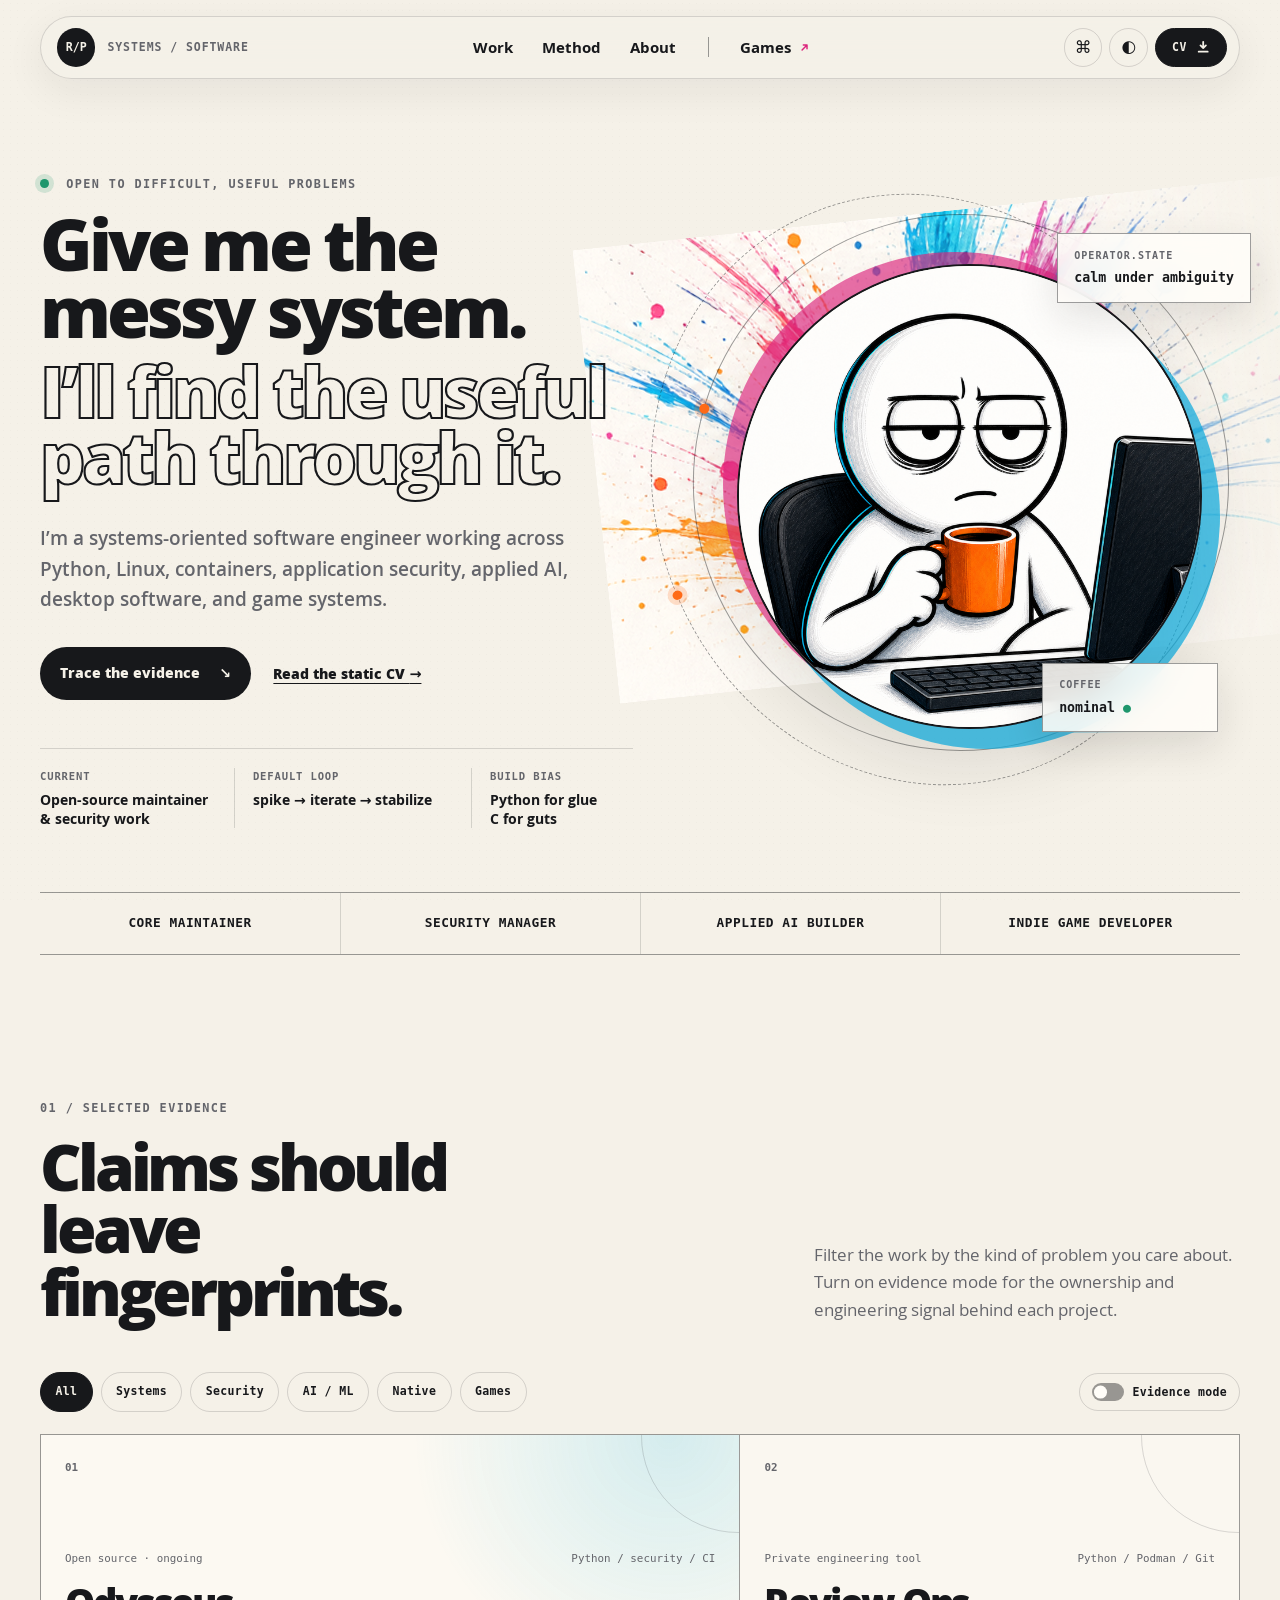
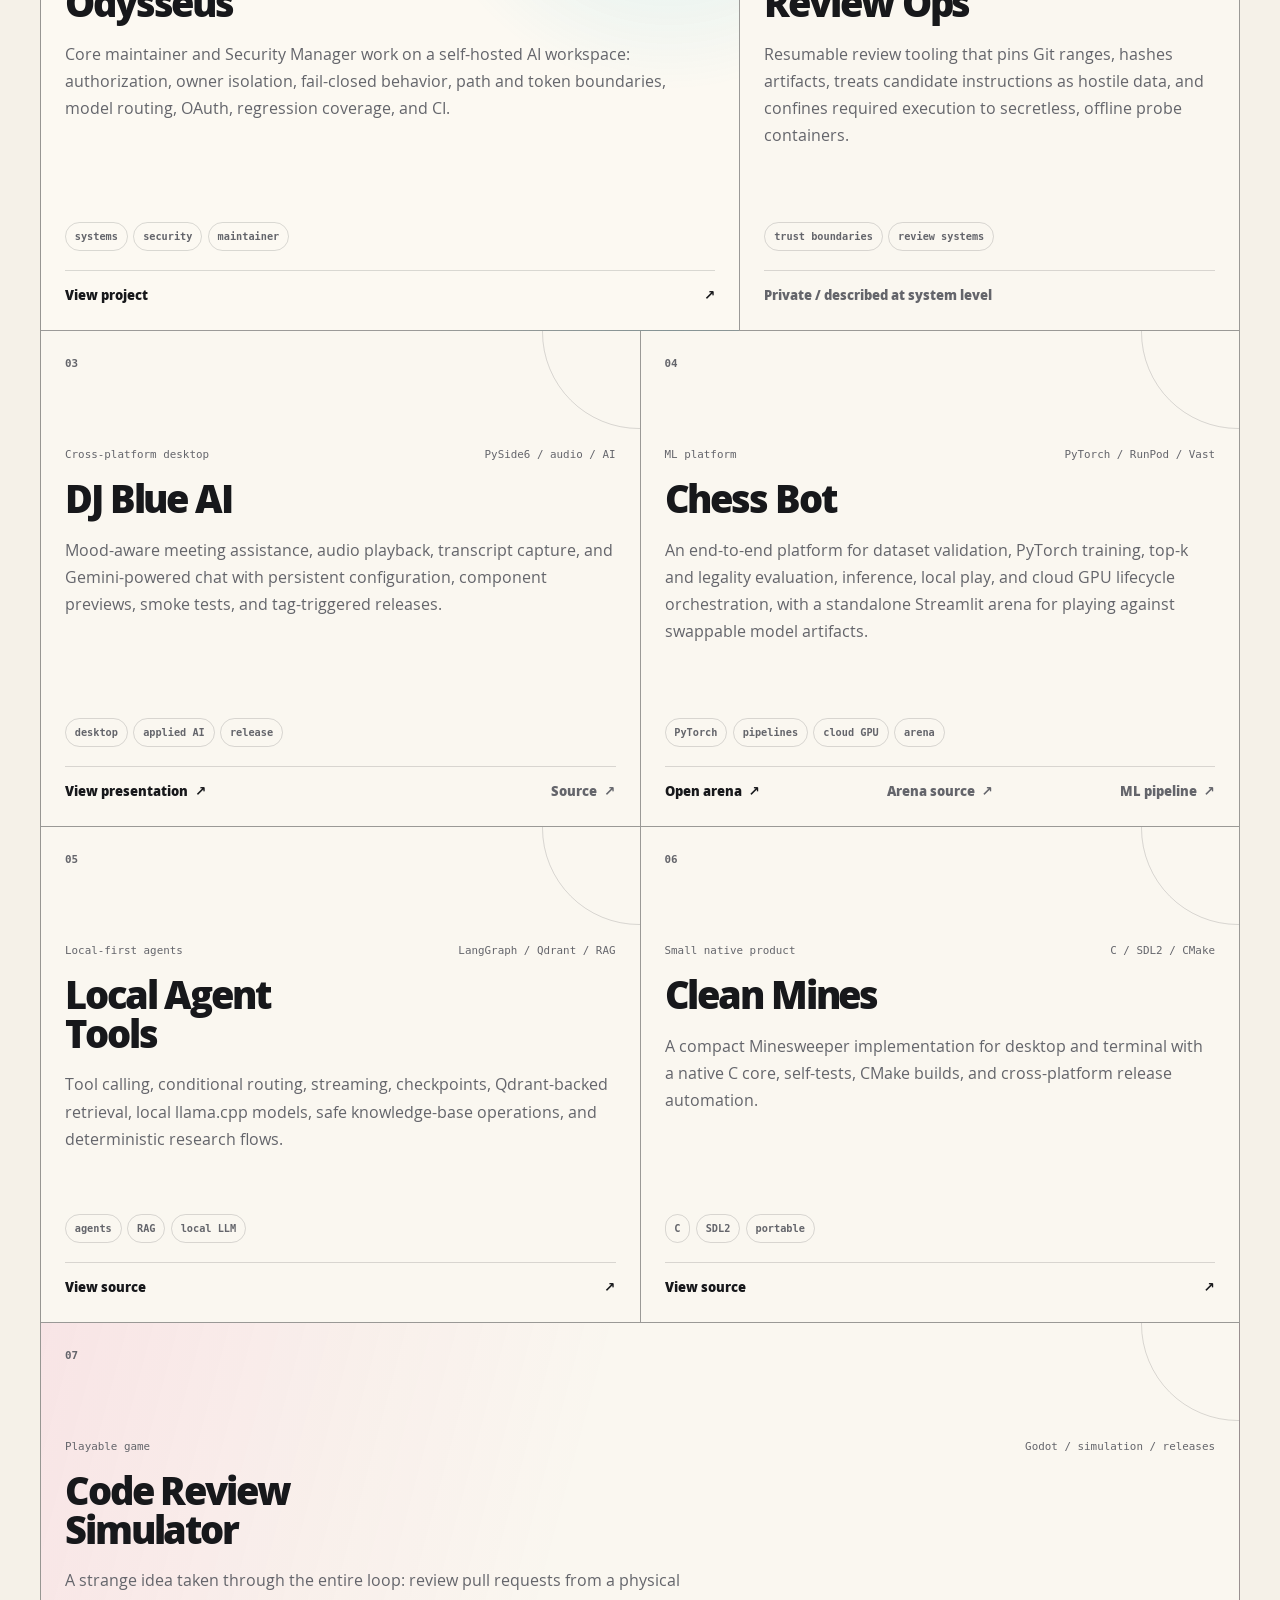
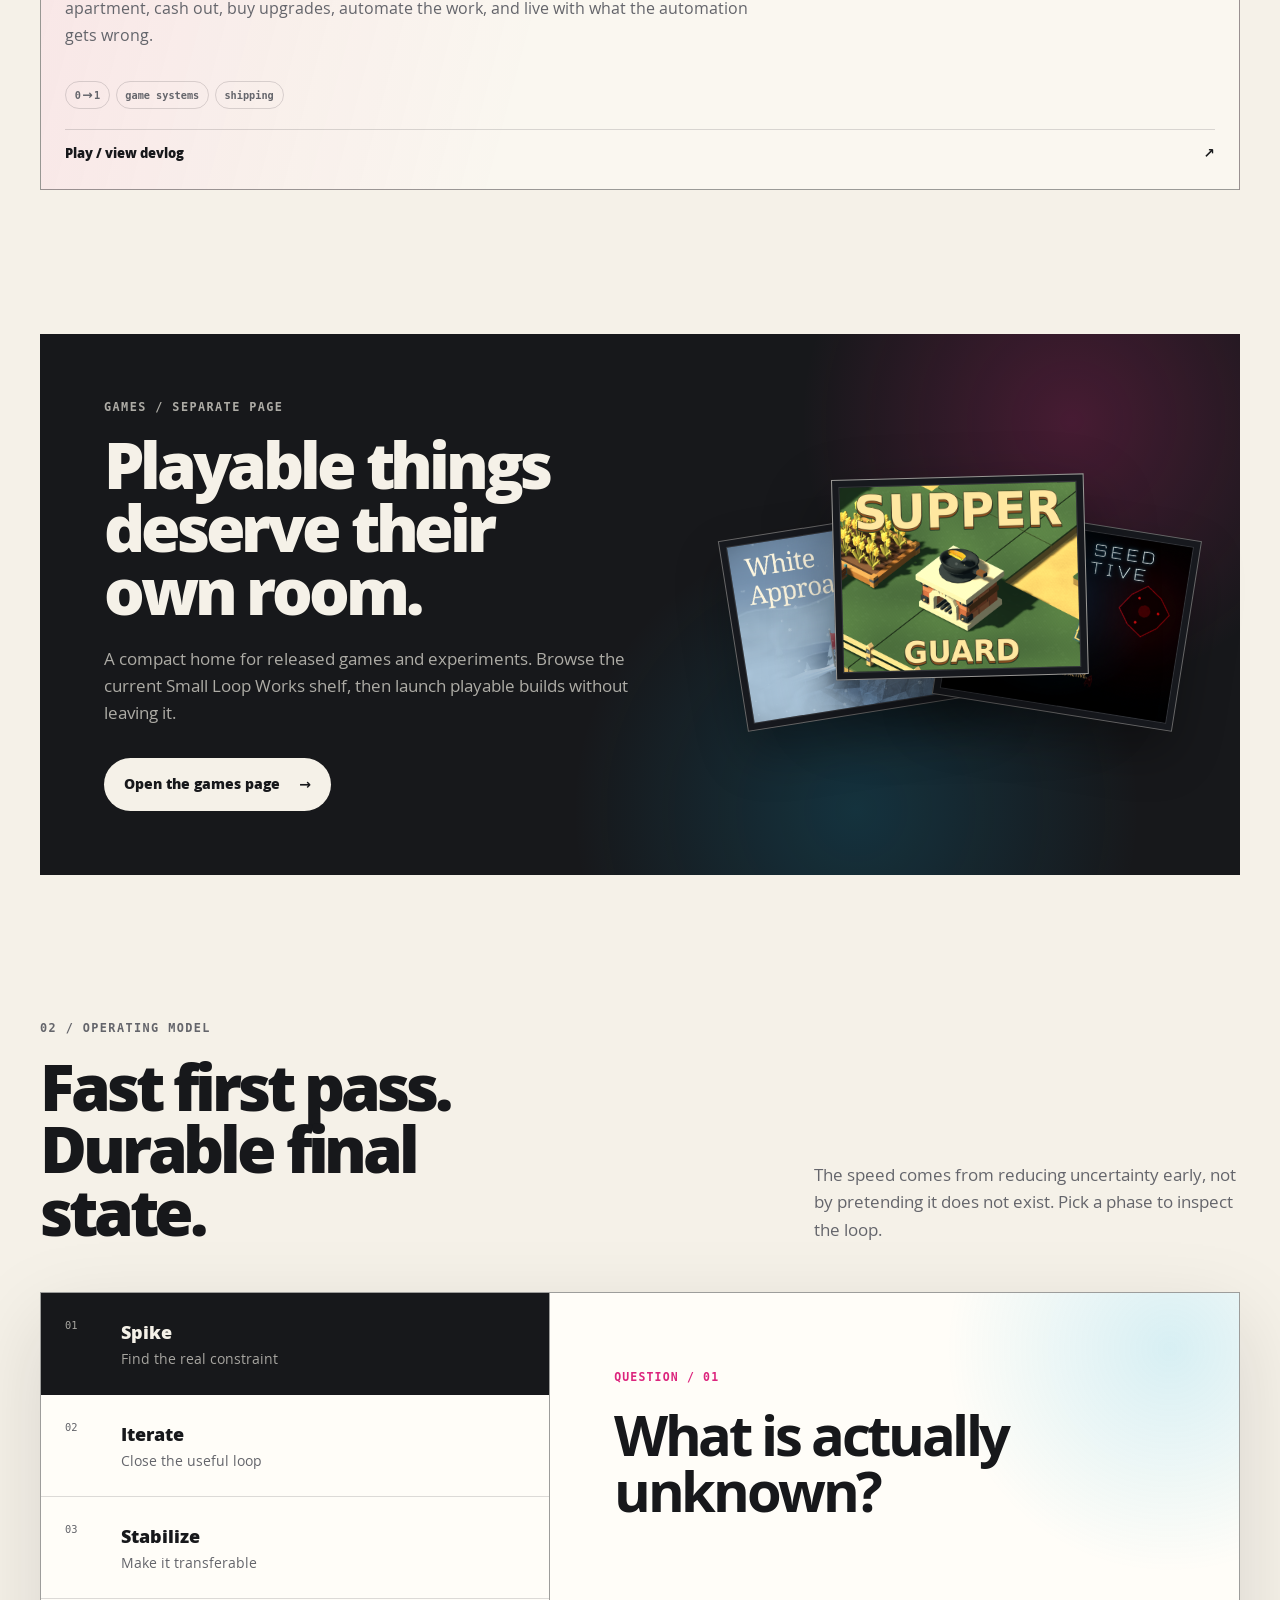
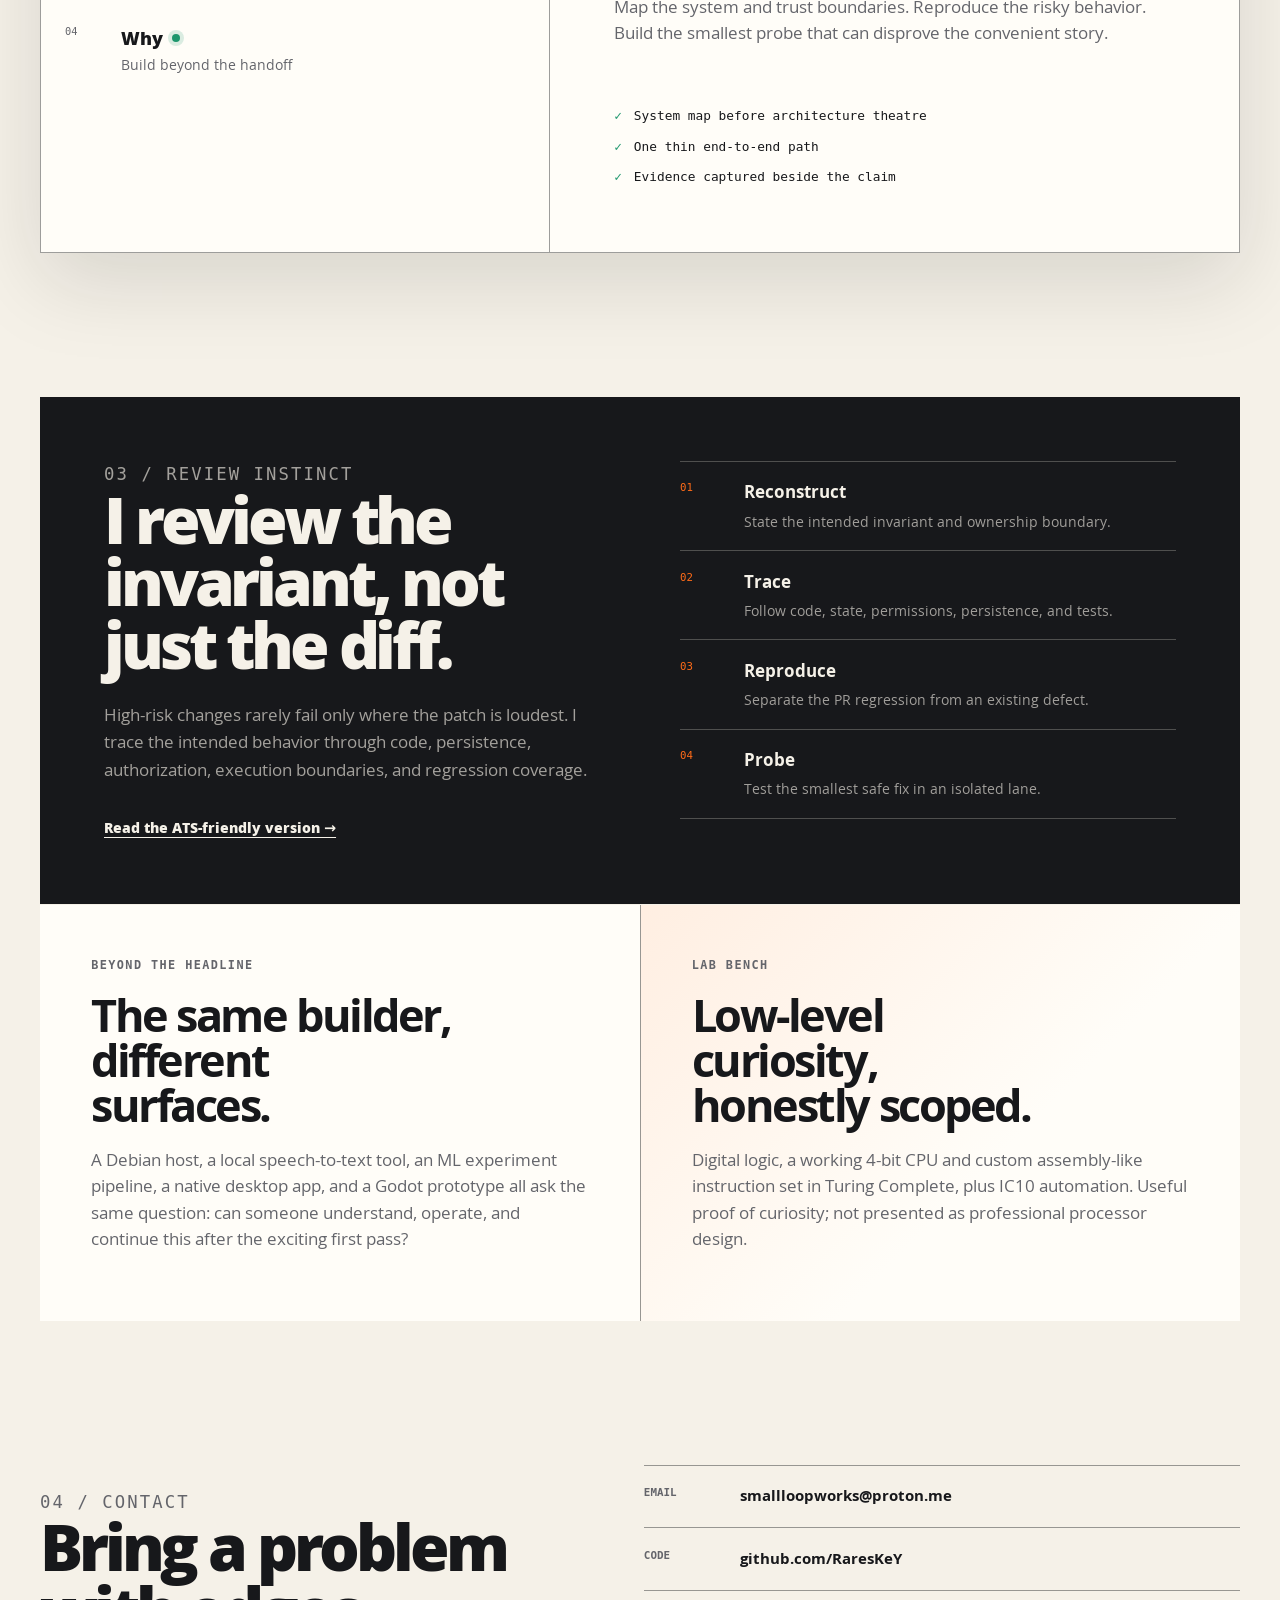
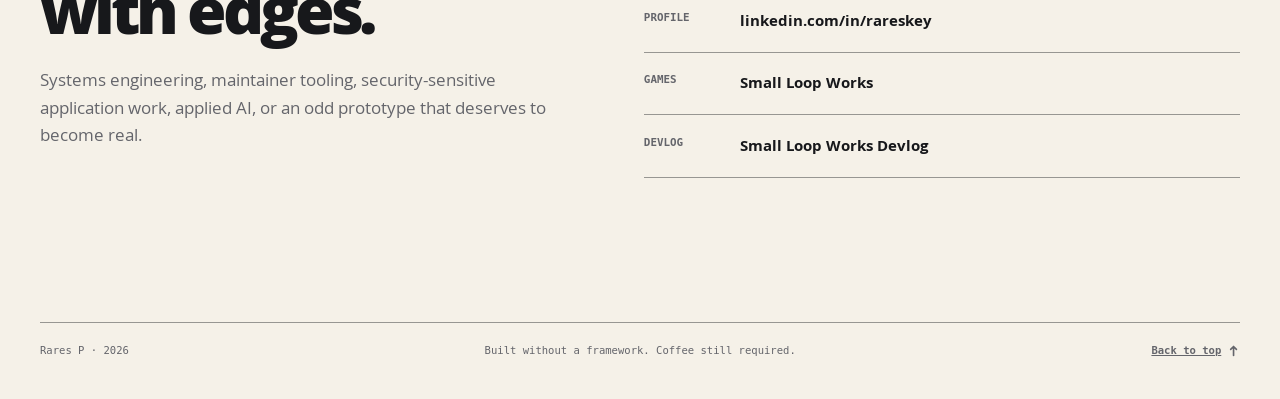
==== commit de19da32: "Publish expanded games gallery and refreshed homepage covers" ====
--- a/site/index.html
+++ b/site/index.html
@@ -65,6 +65,12 @@
         <a href="#work">Work</a>
         <a href="#method">Method</a>
         <a href="#about">About</a>
+        <a class="nav-page-link" href="games.html" aria-label="Games, open separate page">
+          Games
+          <svg viewBox="0 0 16 16" fill="none" stroke="currentColor" stroke-width="1.8" stroke-linecap="round" stroke-linejoin="round" aria-hidden="true" focusable="false">
+            <path d="M5 11 11 5m0 0H6.5M11 5v4.5"></path>
+          </svg>
+        </a>
       </nav>
 
       <div class="header-actions">
@@ -329,6 +335,23 @@
             </div>
             <a class="card-link" href="https://smallloopworks.itch.io/code-review-simulator" target="_blank" rel="noreferrer">Play / view devlog <span aria-hidden="true">↗</span></a>
           </article>
+        </div>
+      </section>
+
+      <section class="section games-gateway" id="games" data-reveal>
+        <div class="games-gateway-copy">
+          <p class="eyebrow">Games / Separate page</p>
+          <h2>Playable things deserve their own room.</h2>
+          <p>
+            A compact home for released games and experiments. Browse the current
+            Small Loop Works shelf, then launch playable builds without leaving it.
+          </p>
+          <a class="primary-button" href="games.html">Open the games page <span aria-hidden="true">→</span></a>
+        </div>
+        <div class="games-gateway-covers" aria-hidden="true">
+          <span class="gateway-cover gateway-cover-one"><img src="assets/games/supper-guard.png" alt=""></span>
+          <span class="gateway-cover gateway-cover-two"><img src="assets/games/white-approach.png" alt=""></span>
+          <span class="gateway-cover gateway-cover-three"><img src="assets/games/black-seed-directive.png" alt=""></span>
         </div>
       </section>
 
@@ -468,6 +491,7 @@
       </div>
       <div class="command-links">
         <a href="#work"><span>01</span> Selected evidence <kbd>W</kbd></a>
+        <a href="games.html"><span>↗</span> Game shelf <kbd>G</kbd></a>
         <a href="#method"><span>02</span> Operating model <kbd>M</kbd></a>
         <a href="#about"><span>03</span> Review instinct <kbd>A</kbd></a>
         <a href="#contact"><span>04</span> Contact <kbd>C</kbd></a>
--- a/site/styles.css
+++ b/site/styles.css
@@ -231,6 +231,36 @@
   transform-origin: left;
 }
 
+.desktop-nav .nav-page-link {
+  display: inline-flex;
+  gap: 0.42rem;
+  align-items: center;
+  margin-left: 0.2rem;
+  padding-left: 2rem;
+}
+
+.desktop-nav .nav-page-link::after {
+  left: 2rem;
+}
+
+.desktop-nav .nav-page-link::before {
+  position: absolute;
+  top: 50%;
+  left: 0;
+  width: 1px;
+  height: 1.25rem;
+  background: var(--line-strong);
+  content: "";
+  transform: translateY(-50%);
+}
+
+.nav-page-link svg {
+  width: 0.82rem;
+  height: 0.82rem;
+  flex: 0 0 auto;
+  color: var(--magenta);
+}
+
 .header-actions {
   display: flex;
   justify-content: flex-end;
@@ -787,6 +817,589 @@
   display: none;
 }
 
+.games-gateway {
+  display: grid;
+  grid-template-columns: minmax(0, 1.12fr) minmax(19rem, 0.88fr);
+  gap: clamp(3rem, 7vw, 7rem);
+  align-items: center;
+  margin-top: 9rem;
+  padding: clamp(2rem, 5vw, 4.5rem);
+  background:
+    radial-gradient(circle at 86% 16%, color-mix(in srgb, var(--magenta) 24%, transparent), transparent 24%),
+    radial-gradient(circle at 68% 88%, color-mix(in srgb, var(--cyan) 18%, transparent), transparent 30%),
+    var(--ink);
+  color: var(--paper);
+}
+
+.games-gateway-copy .eyebrow,
+.games-gateway-copy > p {
+  color: color-mix(in srgb, var(--paper) 68%, transparent);
+}
+
+.games-gateway h2 {
+  max-width: 12ch;
+  margin: 0;
+  font-size: clamp(2.7rem, 5vw, 5.2rem);
+  font-weight: 780;
+  letter-spacing: -0.065em;
+  line-height: 0.98;
+}
+
+.games-gateway-copy > p:not(.eyebrow) {
+  max-width: 40rem;
+  margin: 1.5rem 0 0;
+}
+
+.games-gateway .primary-button {
+  margin-top: 2rem;
+  background: var(--paper);
+  color: var(--ink);
+}
+
+.games-gateway-covers {
+  position: relative;
+  min-height: 18rem;
+}
+
+.gateway-cover {
+  position: absolute;
+  top: 50%;
+  left: 50%;
+  display: block;
+  width: clamp(12rem, 19vw, 16rem);
+  aspect-ratio: 315 / 250;
+  padding: 0.38rem;
+  overflow: hidden;
+  border: 1px solid color-mix(in srgb, var(--paper) 36%, transparent);
+  background: #17191e;
+  box-shadow: 0 24px 50px rgba(0, 0, 0, 0.3);
+}
+
+.gateway-cover img {
+  display: block;
+  width: 100%;
+  height: 100%;
+  border: 1px solid rgba(255, 255, 255, 0.12);
+  object-fit: cover;
+}
+
+.gateway-cover-one {
+  z-index: 3;
+  border-color: color-mix(in srgb, var(--paper) 58%, transparent);
+  box-shadow: 0 30px 65px rgba(0, 0, 0, 0.42);
+  transform: translate(-50%, -64%) rotate(-1.5deg) scale(1.04);
+}
+
+.gateway-cover-two {
+  z-index: 1;
+  transform: translate(-94%, -43%) rotate(-9deg);
+}
+
+.gateway-cover-three {
+  z-index: 2;
+  transform: translate(-6%, -43%) rotate(9deg);
+}
+
+.games-page {
+  background:
+    linear-gradient(90deg, color-mix(in srgb, var(--magenta) 9%, transparent), transparent 28%),
+    var(--paper);
+}
+
+.games-page::after {
+  position: fixed;
+  top: 0;
+  right: 0;
+  left: 0;
+  z-index: 35;
+  height: 0.24rem;
+  background: linear-gradient(90deg, var(--cyan), var(--magenta) 48%, var(--orange));
+  content: "";
+  pointer-events: none;
+}
+
+.games-site-header {
+  position: sticky;
+  top: 0;
+  z-index: 30;
+  display: flex;
+  width: min(calc(100% - 2rem), var(--max));
+  margin: 1rem auto 0;
+  pointer-events: none;
+}
+
+.back-to-portfolio {
+  display: inline-flex;
+  gap: 0.65rem;
+  align-items: center;
+  min-height: 2.8rem;
+  padding: 0 1.05rem;
+  border: 1px solid var(--ink);
+  border-radius: 999px;
+  background: var(--ink);
+  box-shadow: 0 12px 32px color-mix(in srgb, var(--ink) 18%, transparent);
+  color: var(--paper);
+  cursor: pointer;
+  font-family: var(--mono);
+  font-size: 0.72rem;
+  font-weight: 800;
+  letter-spacing: 0.02em;
+  pointer-events: auto;
+  text-decoration: none;
+  transition: box-shadow 160ms ease, transform 160ms ease;
+}
+
+.back-to-portfolio:hover {
+  box-shadow: 0 16px 38px color-mix(in srgb, var(--ink) 24%, transparent);
+  transform: translateY(-2px);
+}
+
+.back-to-portfolio svg {
+  width: 0.95rem;
+  height: 0.95rem;
+  flex: 0 0 auto;
+}
+
+.games-page-main {
+  min-height: calc(100vh - 8rem);
+}
+
+.games-page-hero {
+  display: grid;
+  grid-template-columns: minmax(0, 0.9fr) minmax(24rem, 1.1fr);
+  gap: clamp(2rem, 6vw, 6rem);
+  align-items: end;
+  width: min(calc(100% - 2.5rem), var(--max));
+  margin-inline: auto;
+  padding: clamp(3.25rem, 6vw, 5rem) 0 2.25rem;
+  border-bottom: 1px solid var(--line-strong);
+}
+
+.games-page-hero h1 {
+  margin: 0;
+  font-size: clamp(3.6rem, 6vw, 5.8rem);
+  font-weight: 800;
+  letter-spacing: -0.065em;
+  line-height: 0.92;
+}
+
+.games-page-tagline {
+  margin: 0.6rem 0 0;
+  color: var(--muted);
+  font-family: var(--mono);
+  font-size: 0.72rem;
+  font-weight: 800;
+  letter-spacing: 0.08em;
+  text-transform: uppercase;
+}
+
+.games-page-intro {
+  max-width: 42rem;
+  margin: 0;
+  color: var(--muted);
+  font-size: 0.98rem;
+  font-weight: 500;
+}
+
+.game-shelf {
+  width: min(calc(100% - 2.5rem), var(--max));
+  margin: 0 auto;
+  padding: 1.5rem 0 9rem;
+}
+
+.game-grid {
+  display: grid;
+  grid-template-columns: repeat(4, minmax(0, 1fr));
+  gap: clamp(1rem, 2vw, 1.6rem);
+}
+
+.game-card {
+  min-width: 0;
+}
+
+.game-cover {
+  position: relative;
+  display: grid;
+  aspect-ratio: 315 / 250;
+  place-items: center;
+  overflow: hidden;
+  border: 1px solid var(--line-strong);
+  background: var(--paper-strong);
+  box-shadow: 0 16px 36px color-mix(in srgb, var(--ink) 10%, transparent);
+  color: inherit;
+  cursor: pointer;
+  padding: 0;
+  text-decoration: none;
+  transition: box-shadow 180ms ease, transform 180ms ease;
+}
+
+.game-card:hover .game-cover {
+  box-shadow: 0 22px 48px color-mix(in srgb, var(--ink) 18%, transparent);
+  transform: translateY(-4px);
+}
+
+.game-cover img {
+  display: block;
+  width: 100%;
+  height: 100%;
+  object-fit: cover;
+}
+
+.game-cover-shell {
+  position: relative;
+}
+
+.game-cover-shell .game-cover {
+  width: 100%;
+}
+
+.game-award-badge {
+  --award-gold: #d6a72a;
+  --award-gold-bright: #f8dc79;
+  --award-gold-deep: #8d5d0b;
+  position: absolute;
+  top: 0.65rem;
+  right: 0.65rem;
+  z-index: 2;
+  display: grid;
+  width: clamp(3.1rem, 22%, 4.1rem);
+  aspect-ratio: 1;
+  place-items: center;
+  padding: 0.35rem;
+  border: 2px solid var(--award-gold);
+  background: color-mix(in srgb, #111318 88%, transparent);
+  box-shadow: 0 0.55rem 1.4rem rgba(0, 0, 0, 0.28);
+  color: var(--award-gold);
+  text-decoration: none;
+  transition: background-color 180ms ease, box-shadow 180ms ease, transform 180ms ease;
+}
+
+.game-award-trophy {
+  width: 78%;
+  height: auto;
+  filter: drop-shadow(0 0.3rem 0.3rem rgba(0, 0, 0, 0.32));
+  transform-origin: 50% 58%;
+}
+
+.trophy-handle {
+  fill: none;
+  stroke: currentColor;
+  stroke-linecap: round;
+  stroke-linejoin: round;
+  stroke-width: 10;
+}
+
+.trophy-cup,
+.trophy-stem {
+  fill: var(--award-gold);
+}
+
+.trophy-highlight {
+  fill: var(--award-gold-bright);
+  opacity: 0.78;
+}
+
+.trophy-star {
+  fill: var(--award-gold-deep);
+}
+
+.game-card:hover .game-award-badge {
+  transform: translateY(-4px);
+}
+
+.game-award-badge:hover,
+.game-award-badge:focus-visible {
+  background: color-mix(in srgb, #111318 96%, transparent);
+  box-shadow: 0 0.7rem 1.8rem rgba(0, 0, 0, 0.38);
+}
+
+.game-award-badge:hover .game-award-trophy,
+.game-award-badge:focus-visible .game-award-trophy {
+  animation: trophy-celebrate 620ms cubic-bezier(0.2, 0.8, 0.2, 1) both;
+}
+
+@keyframes trophy-celebrate {
+  0% {
+    transform: rotate(0) scale(1);
+  }
+
+  34% {
+    transform: rotate(-10deg) scale(1.14);
+  }
+
+  68% {
+    transform: rotate(9deg) scale(1.18);
+  }
+
+  100% {
+    transform: rotate(0) scale(1.1);
+  }
+}
+
+.game-cover-action {
+  position: absolute;
+  right: 0.65rem;
+  bottom: 0.65rem;
+  display: inline-flex;
+  gap: 0.38rem;
+  align-items: center;
+  padding: 0.42rem 0.6rem;
+  border: 1px solid rgba(255, 255, 255, 0.38);
+  border-radius: 999px;
+  background: rgba(14, 16, 20, 0.82);
+  color: #fff;
+  font-family: var(--mono);
+  font-size: 0.6rem;
+  font-weight: 800;
+  letter-spacing: 0.04em;
+  opacity: 0;
+  transform: translateY(0.35rem);
+  transition: opacity 160ms ease, transform 160ms ease;
+}
+
+.game-launch:hover .game-cover-action,
+.game-launch:focus-visible .game-cover-action {
+  opacity: 1;
+  transform: translateY(0);
+}
+
+.game-card h2 {
+  margin: 1rem 0 0;
+  font-size: 1rem;
+  font-weight: 800;
+  letter-spacing: -0.025em;
+  line-height: 1.25;
+}
+
+.game-card h2 a {
+  text-decoration: none;
+  transition: color 160ms ease;
+}
+
+.game-card h2 a:hover {
+  color: var(--magenta);
+}
+
+.game-card h2 span {
+  color: var(--magenta);
+  font-family: var(--mono);
+  font-size: 0.72em;
+}
+
+.game-card p {
+  margin: 0.38rem 0 0;
+  color: var(--muted);
+  font-size: 0.78rem;
+  font-weight: 500;
+  line-height: 1.55;
+}
+
+.games-page-note {
+  display: flex;
+  justify-content: space-between;
+  gap: 2rem;
+  margin-top: 4rem;
+  padding-top: 1.2rem;
+  border-top: 1px solid var(--line-strong);
+  color: var(--muted);
+  font-family: var(--mono);
+  font-size: 0.7rem;
+}
+
+.games-page-note a {
+  font-weight: 800;
+  text-underline-offset: 0.25em;
+}
+
+.itch-widget-trial {
+  margin-top: 5rem;
+  padding: clamp(1.5rem, 3vw, 2.5rem);
+  border: 1px solid var(--line-strong);
+  background: color-mix(in srgb, var(--paper-strong) 62%, transparent);
+}
+
+.itch-widget-lead {
+  display: grid;
+  grid-template-columns: minmax(0, 0.9fr) minmax(34.5rem, 1.1fr);
+  gap: clamp(2rem, 6vw, 6rem);
+  align-items: center;
+}
+
+.itch-widget-trial h2 {
+  max-width: 14ch;
+  margin: 0;
+  font-size: clamp(1.8rem, 3vw, 2.8rem);
+  letter-spacing: -0.05em;
+  line-height: 1;
+}
+
+.itch-widget-trial p:last-child {
+  max-width: 34rem;
+  margin: 1rem 0 0;
+  color: var(--muted);
+  font-size: 0.88rem;
+}
+
+.itch-project-widget {
+  display: block;
+  width: 100%;
+  max-width: 34.5rem;
+  height: 10.4375rem;
+  border: 0;
+  background: #0b1f2c;
+}
+
+.itch-widget-lead .itch-project-widget {
+  justify-self: end;
+}
+
+.itch-widget-grid {
+  display: grid;
+  grid-template-columns: repeat(2, minmax(0, 1fr));
+  gap: 1rem;
+  margin-top: 2rem;
+  padding-top: 2rem;
+  border-top: 1px solid var(--line);
+}
+
+.game-player-dialog {
+  inset: 0;
+  width: 100vw;
+  max-width: none;
+  height: 100dvh;
+  max-height: none;
+  margin: 0;
+  padding: 0;
+  border: 0;
+  background: transparent;
+  color: #f7f4ed;
+  overflow: hidden;
+}
+
+.game-player-dialog::backdrop {
+  background: rgba(43, 46, 52, 0.72);
+}
+
+.game-player-shell {
+  width: 100%;
+  height: 100%;
+}
+
+.game-player-stage {
+  position: relative;
+  display: grid;
+  width: 100%;
+  height: 100%;
+  min-width: 0;
+  min-height: 0;
+  place-items: center;
+  padding: clamp(1rem, 3vw, 2rem);
+  overflow: hidden;
+}
+
+.game-player-panel {
+  display: grid;
+  grid-template-rows: auto auto;
+  max-width: 100%;
+  overflow: hidden;
+  border: 1px solid rgba(255, 255, 255, 0.2);
+  background: #292c31;
+  box-shadow: 0 32px 100px rgba(0, 0, 0, 0.58);
+}
+
+.game-player-toolbar {
+  display: flex;
+  justify-content: space-between;
+  gap: 2rem;
+  align-items: center;
+  min-height: 4rem;
+  padding: 0.65rem clamp(0.8rem, 2vw, 1.25rem);
+  border-bottom: 1px solid rgba(255, 255, 255, 0.18);
+  background: #292c31;
+}
+
+.game-player-toolbar h2 {
+  margin: 0.08rem 0 0;
+  font-size: 1rem;
+  line-height: 1.2;
+}
+
+.game-player-toolbar .status-label {
+  color: rgba(247, 244, 237, 0.6);
+}
+
+.game-player-actions {
+  display: flex;
+  align-items: center;
+  gap: 0.55rem;
+}
+
+.game-player-itch-link {
+  margin-right: 0.35rem;
+  font-family: var(--mono);
+  font-size: 0.68rem;
+  font-weight: 800;
+  text-underline-offset: 0.25em;
+}
+
+.game-player-icon {
+  display: grid;
+  width: 2.5rem;
+  height: 2.5rem;
+  place-items: center;
+  padding: 0;
+  border: 1px solid rgba(255, 255, 255, 0.24);
+  border-radius: 50%;
+  background: transparent;
+  color: inherit;
+  cursor: pointer;
+}
+
+.game-player-icon:hover {
+  border-color: rgba(255, 255, 255, 0.68);
+  background: rgba(255, 255, 255, 0.08);
+}
+
+.game-player-icon svg {
+  width: 1rem;
+  height: 1rem;
+}
+
+.game-player-viewport {
+  position: relative;
+  overflow: hidden;
+  background: #111318;
+}
+
+.game-player-viewport:fullscreen {
+  width: 100vw !important;
+  height: 100vh !important;
+  background: #111318;
+}
+
+.game-player-frame {
+  position: absolute;
+  top: 0;
+  left: 0;
+  border: 0;
+  background: #111318;
+  transform-origin: top left;
+}
+
+.game-player-hint {
+  position: absolute;
+  right: clamp(1rem, 3vw, 2rem);
+  bottom: 0.65rem;
+  margin: 0;
+  color: rgba(247, 244, 237, 0.6);
+  font-family: var(--mono);
+  font-size: 0.62rem;
+}
+
+body.game-player-open {
+  overflow: hidden;
+}
+
 .project-index {
   color: var(--muted);
   font-family: var(--mono);
@@ -1410,6 +2023,29 @@
     grid-template-columns: 1fr;
     gap: 3rem;
   }
+
+  .games-gateway,
+  .games-page-hero {
+    grid-template-columns: 1fr;
+  }
+
+  .games-gateway-covers {
+    min-height: 16rem;
+  }
+
+  .game-grid {
+    grid-template-columns: repeat(2, minmax(0, 1fr));
+  }
+
+  .itch-widget-lead,
+  .itch-widget-grid {
+    grid-template-columns: 1fr;
+  }
+
+  .itch-widget-lead .itch-project-widget,
+  .itch-widget-grid .itch-project-widget {
+    justify-self: start;
+  }
 }
 
 @media (max-width: 720px) {
@@ -1417,6 +2053,8 @@
   .section,
   .hero,
   .role-strip,
+  .games-page-hero,
+  .game-shelf,
   .site-footer {
     width: min(calc(100% - 1.25rem), var(--max));
   }
@@ -1428,6 +2066,11 @@
   .wordmark-copy,
   .command-trigger {
     display: none;
+  }
+
+  .games-site-header {
+    width: min(calc(100% - 1.25rem), var(--max));
+    margin-top: 0.65rem;
   }
 
   .hero {
@@ -1524,6 +2167,68 @@
     padding-top: 6.5rem;
   }
 
+  .games-gateway {
+    margin-top: 6.5rem;
+    padding: 2rem 1.25rem;
+  }
+
+  .games-gateway h2 {
+    font-size: clamp(2.5rem, 13vw, 4rem);
+  }
+
+  .games-gateway-covers {
+    min-height: 12rem;
+  }
+
+  .gateway-cover {
+    width: clamp(8.2rem, 35vw, 11rem);
+  }
+
+  .games-page-hero {
+    gap: 2rem;
+    padding: 3.5rem 0 1.75rem;
+  }
+
+  .games-page-hero h1 {
+    font-size: clamp(3.3rem, 16vw, 4.8rem);
+  }
+
+  .game-grid {
+    grid-template-columns: repeat(2, minmax(0, 1fr));
+  }
+
+  .game-shelf {
+    padding: 1rem 0 6rem;
+  }
+
+  .games-page-note {
+    flex-direction: column;
+    gap: 0.4rem;
+  }
+
+  .itch-widget-trial {
+    margin-top: 3.5rem;
+    padding: 1.25rem;
+  }
+
+  .game-player-toolbar {
+    gap: 0.75rem;
+    align-items: flex-start;
+  }
+
+  .game-player-itch-link {
+    display: none;
+  }
+
+  .game-player-hint {
+    display: none;
+  }
+
+  .game-cover-action {
+    opacity: 1;
+    transform: none;
+  }
+
   .section-heading {
     margin-bottom: 2rem;
   }
@@ -1608,6 +2313,12 @@
 
   [data-reveal] {
     opacity: 1;
+    transform: none;
+  }
+
+  .game-award-badge:hover .game-award-trophy,
+  .game-award-badge:focus-visible .game-award-trophy {
+    animation: none;
     transform: none;
   }
 }
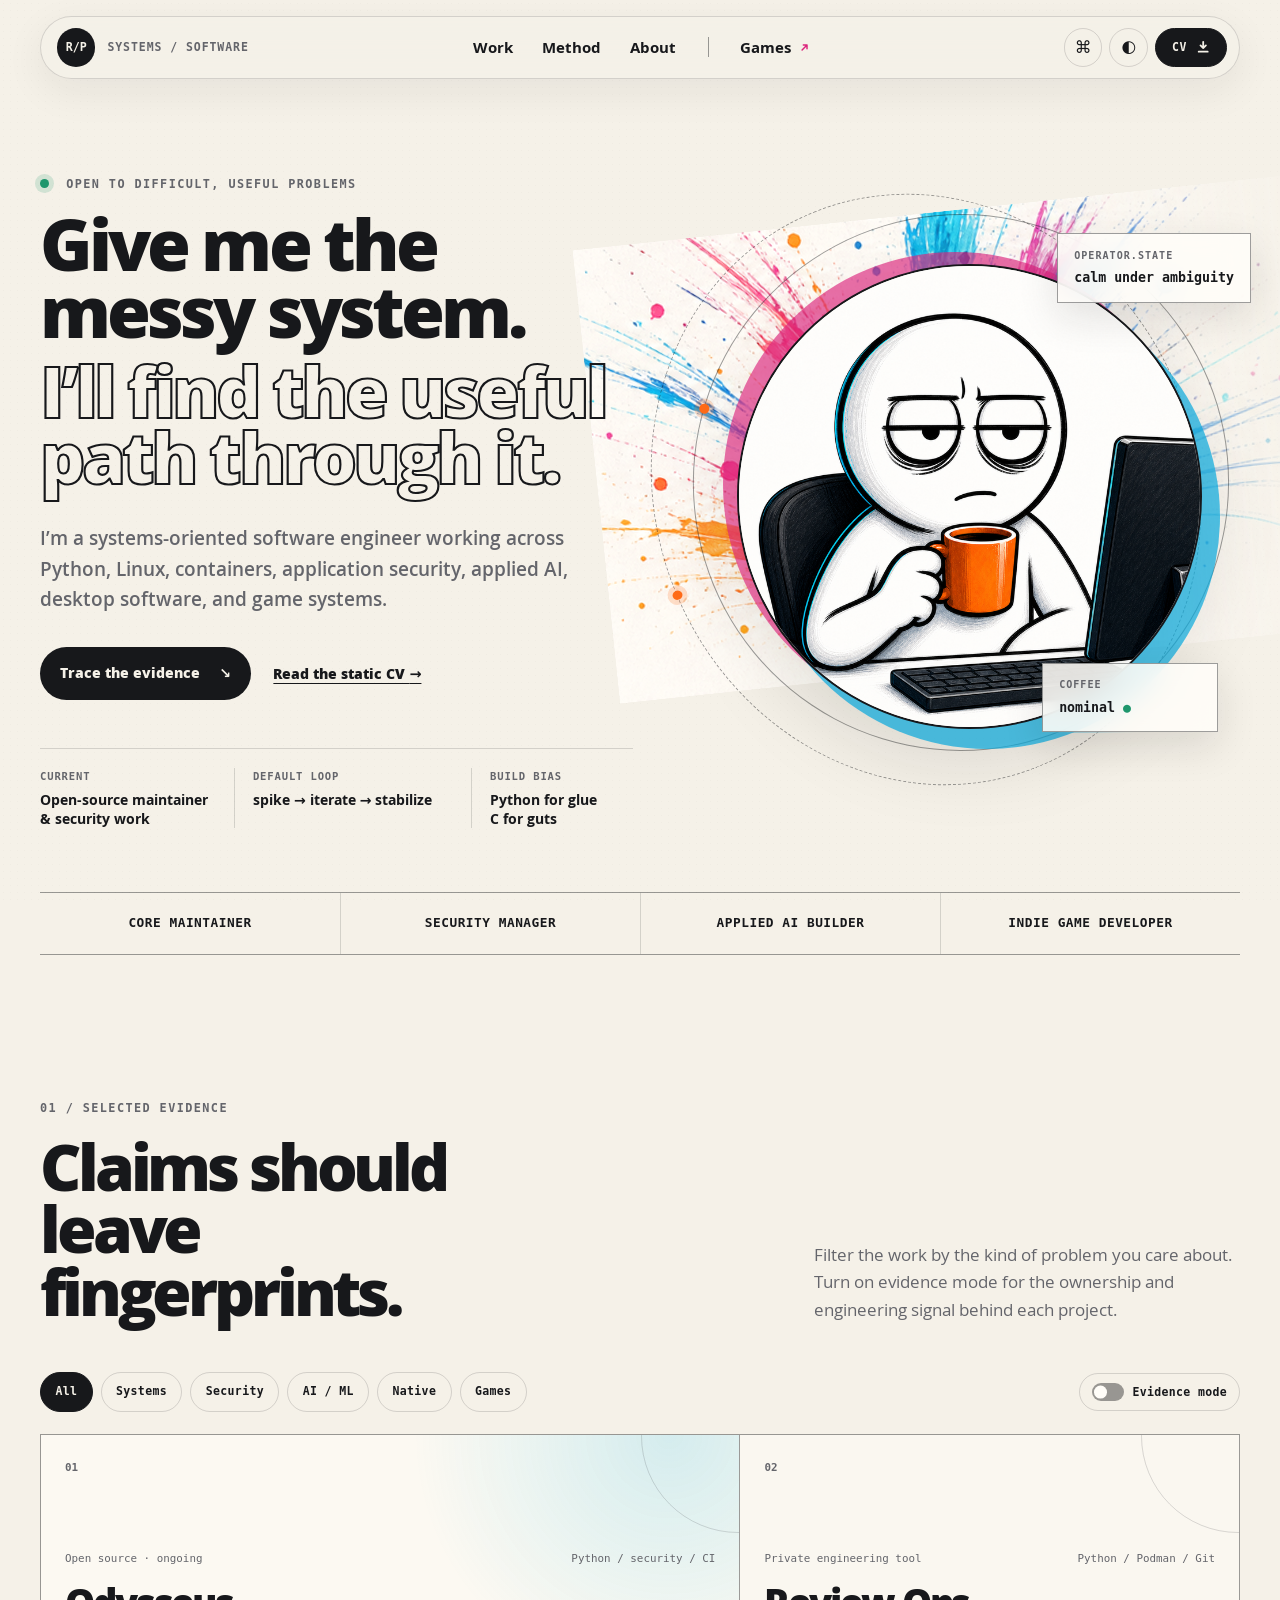
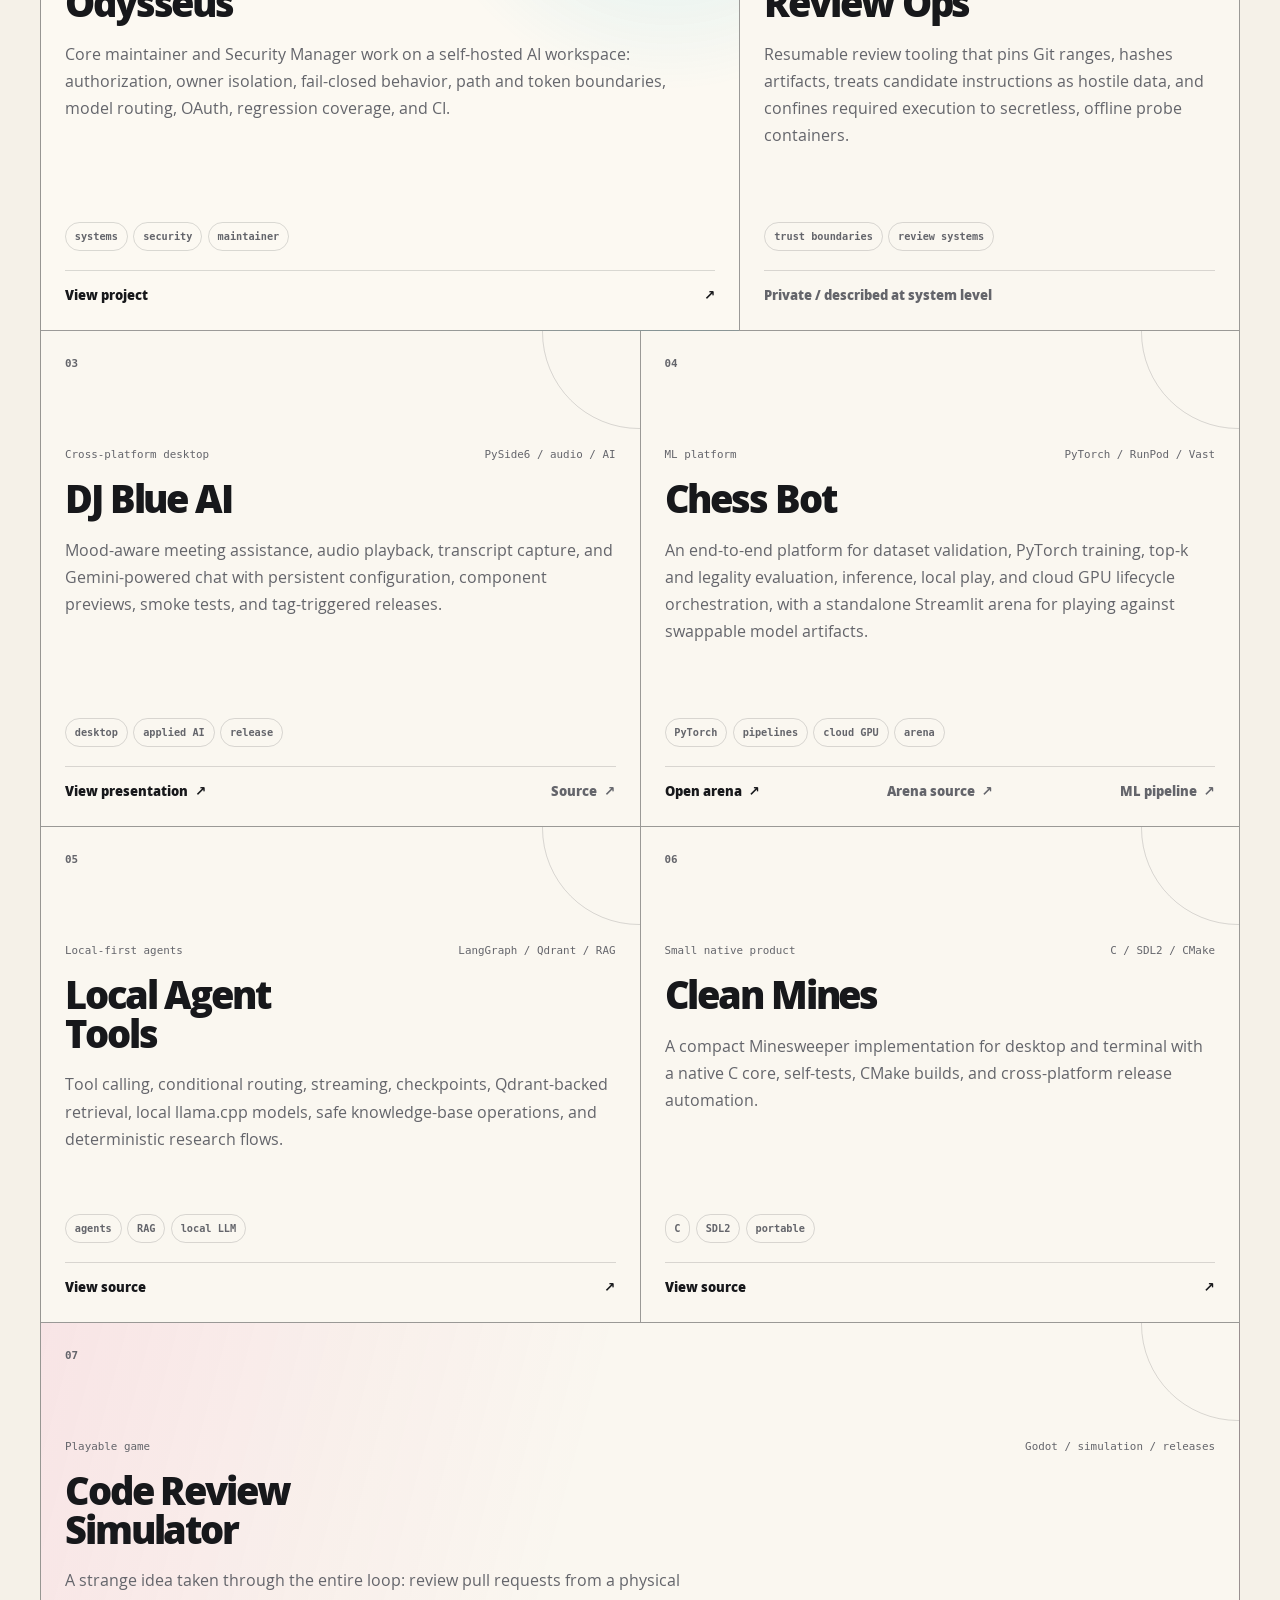
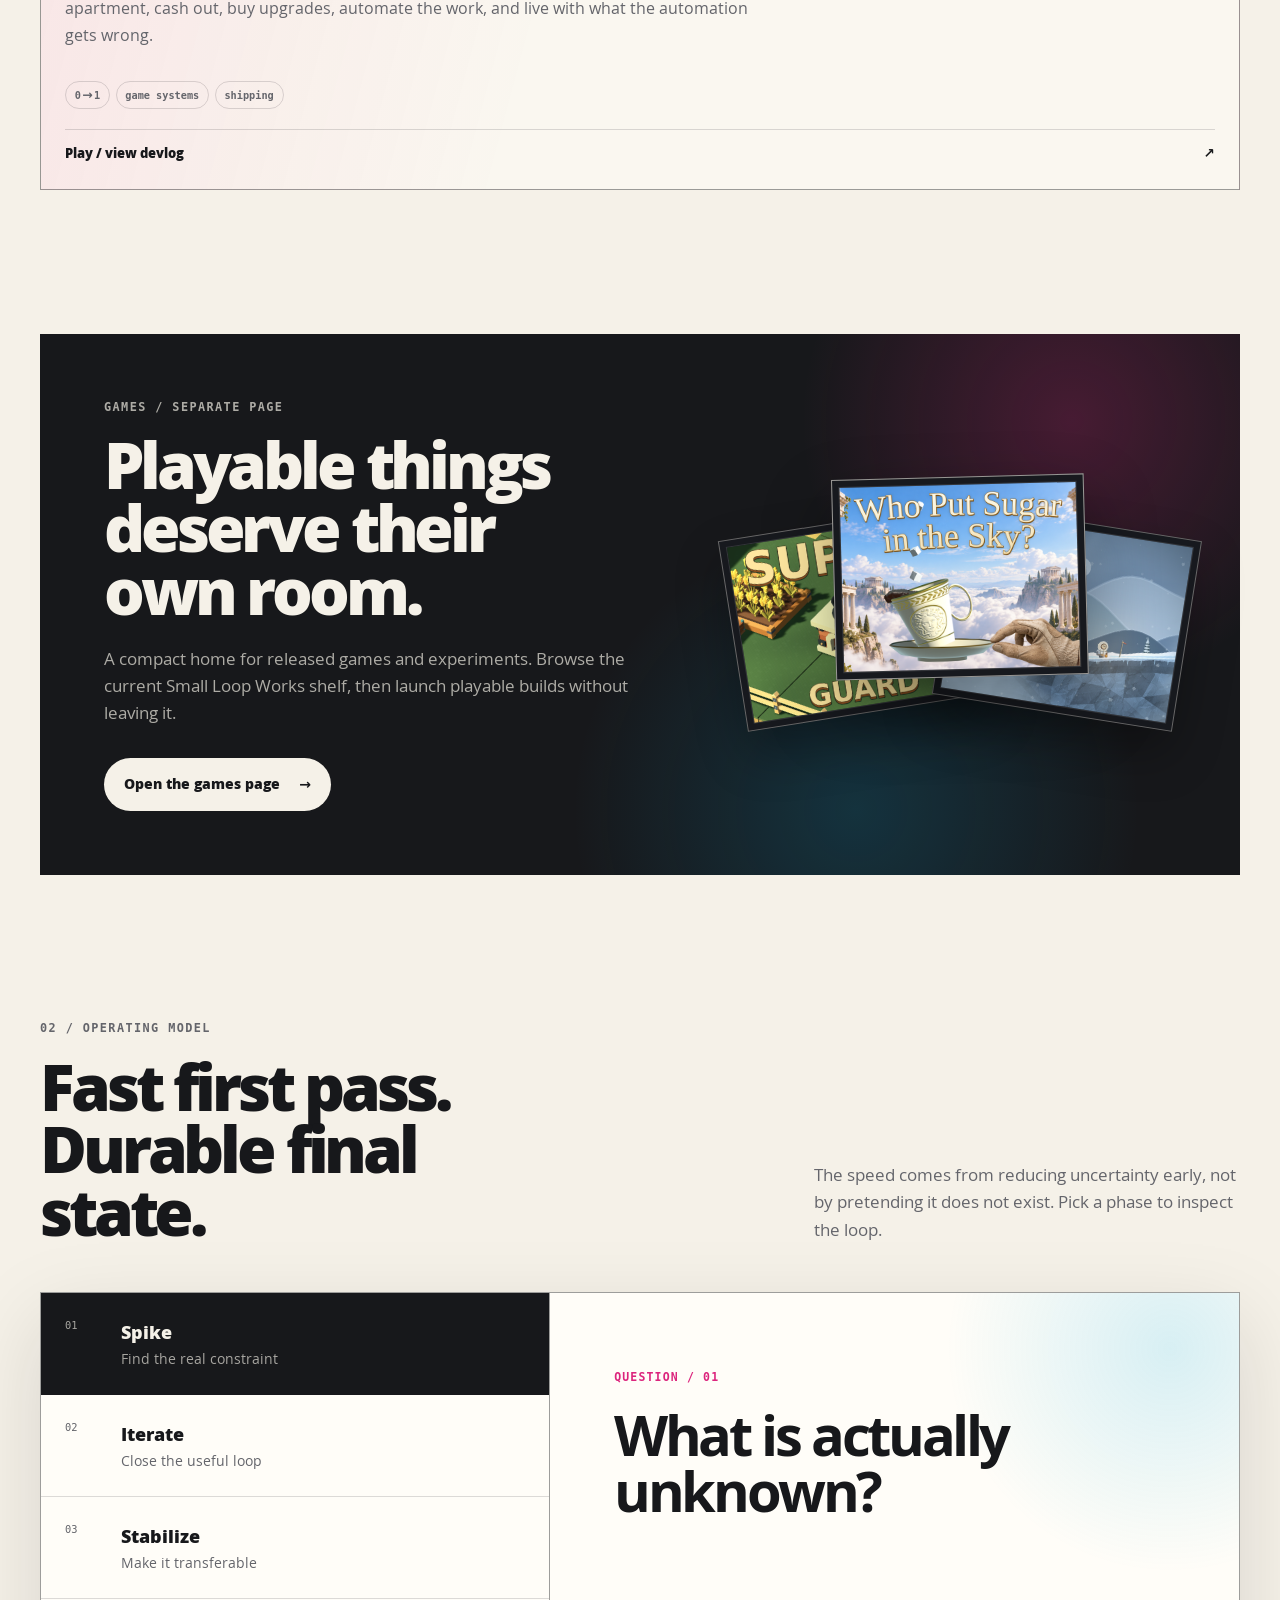
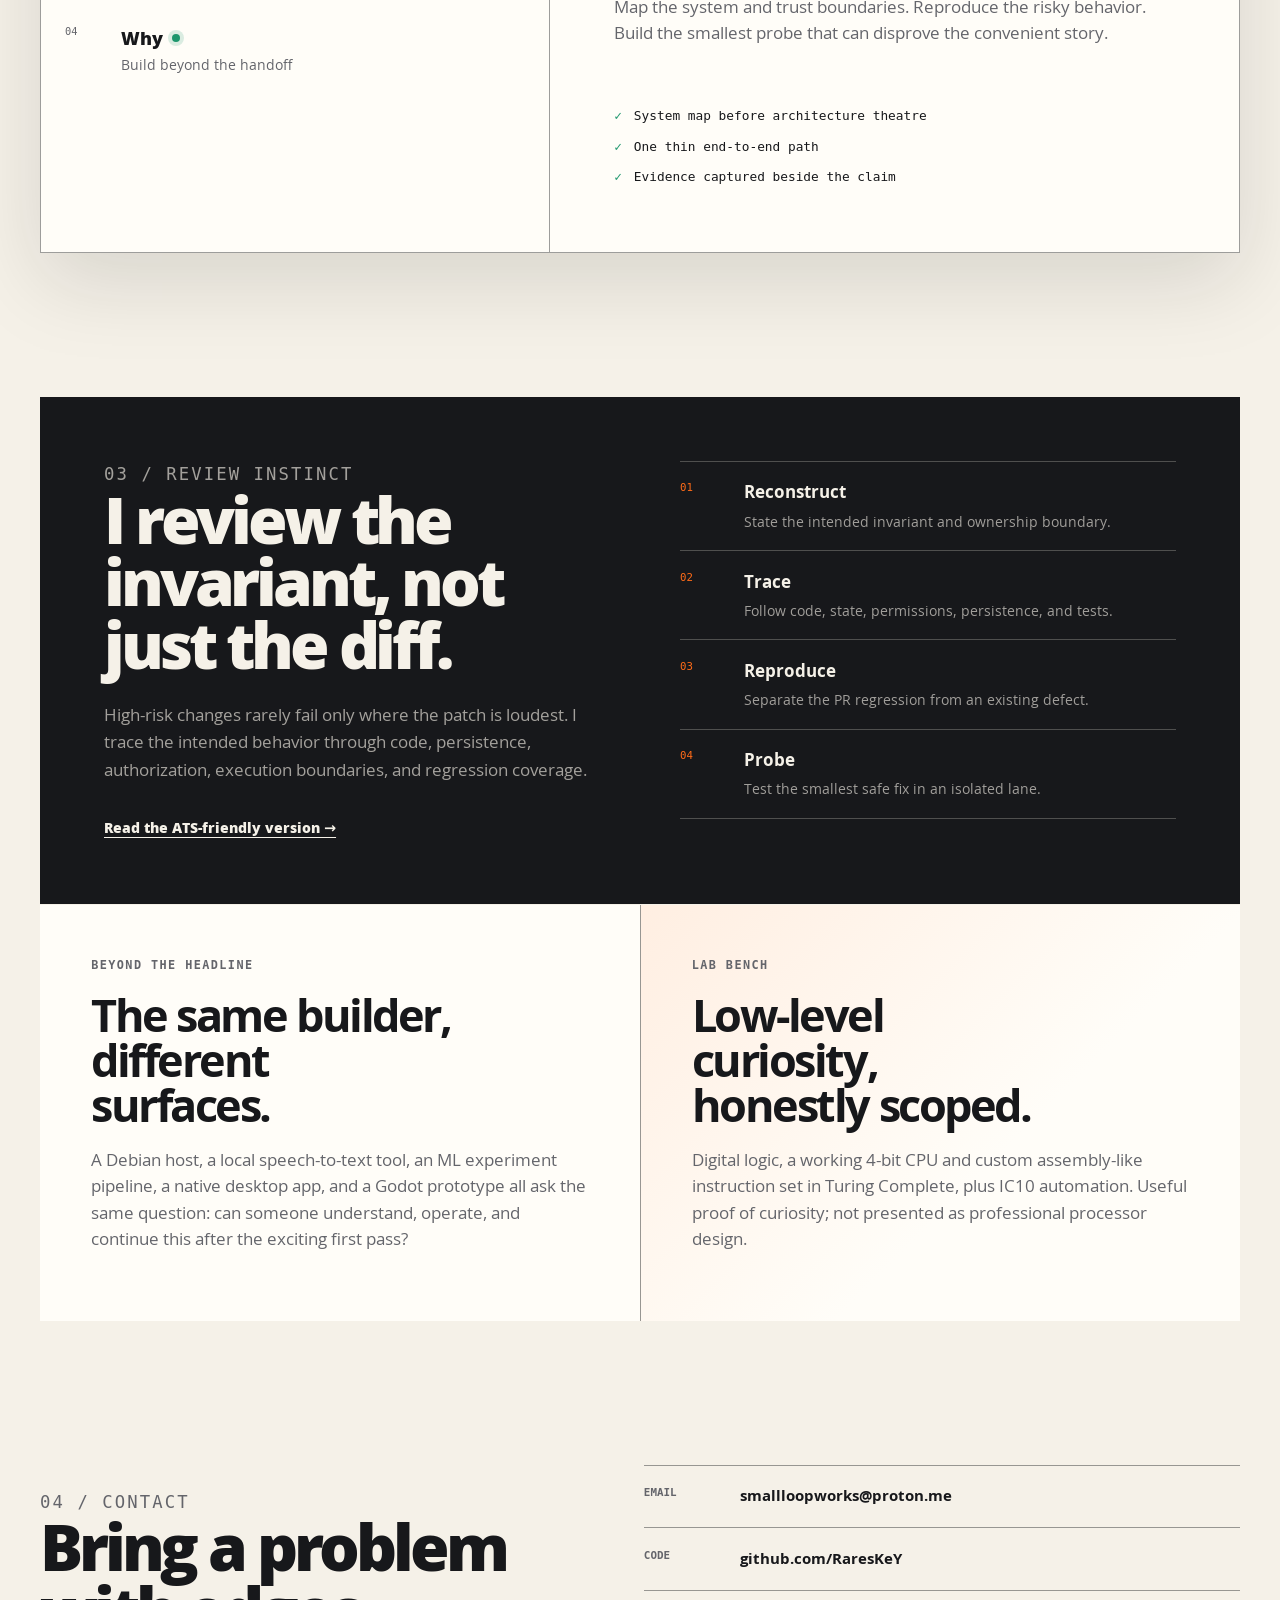
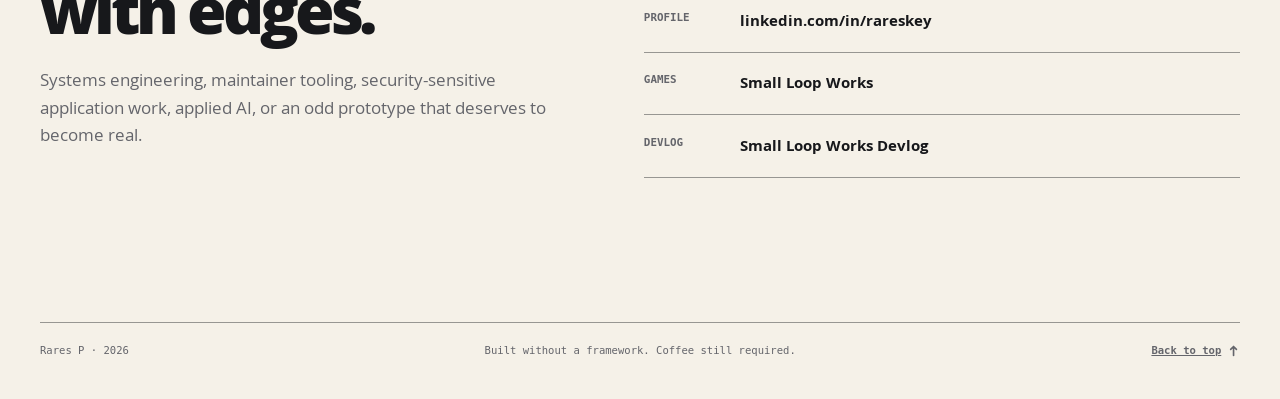
==== commit ff4fa708: "Publish coffee game and White Approach judges trophy" ====
--- a/site/index.html
+++ b/site/index.html
@@ -349,9 +349,9 @@
           <a class="primary-button" href="games.html">Open the games page <span aria-hidden="true">→</span></a>
         </div>
         <div class="games-gateway-covers" aria-hidden="true">
-          <span class="gateway-cover gateway-cover-one"><img src="assets/games/supper-guard.png" alt=""></span>
-          <span class="gateway-cover gateway-cover-two"><img src="assets/games/white-approach.png" alt=""></span>
-          <span class="gateway-cover gateway-cover-three"><img src="assets/games/black-seed-directive.png" alt=""></span>
+          <span class="gateway-cover gateway-cover-one"><img src="assets/games/spill-the-divine.png" alt=""></span>
+          <span class="gateway-cover gateway-cover-two"><img src="assets/games/supper-guard.png" alt=""></span>
+          <span class="gateway-cover gateway-cover-three"><img src="assets/games/white-approach.png" alt=""></span>
         </div>
       </section>
 
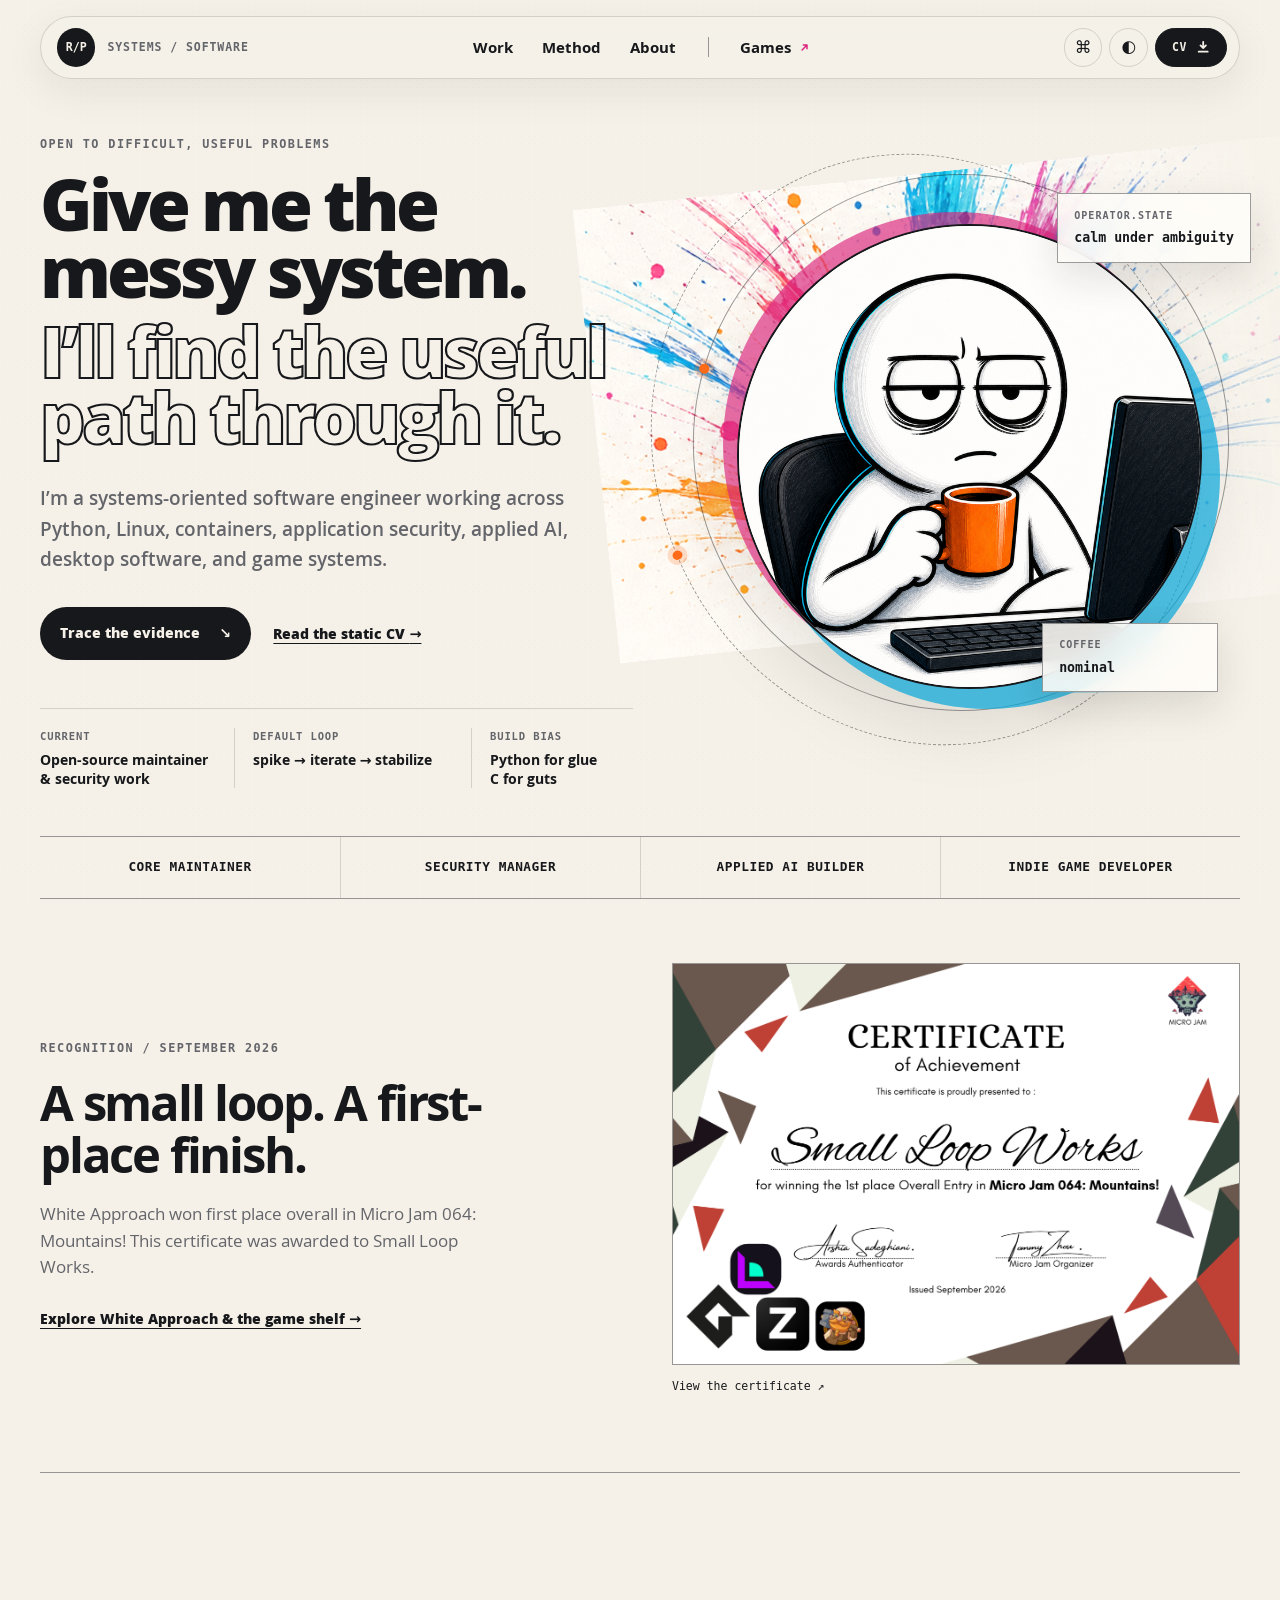
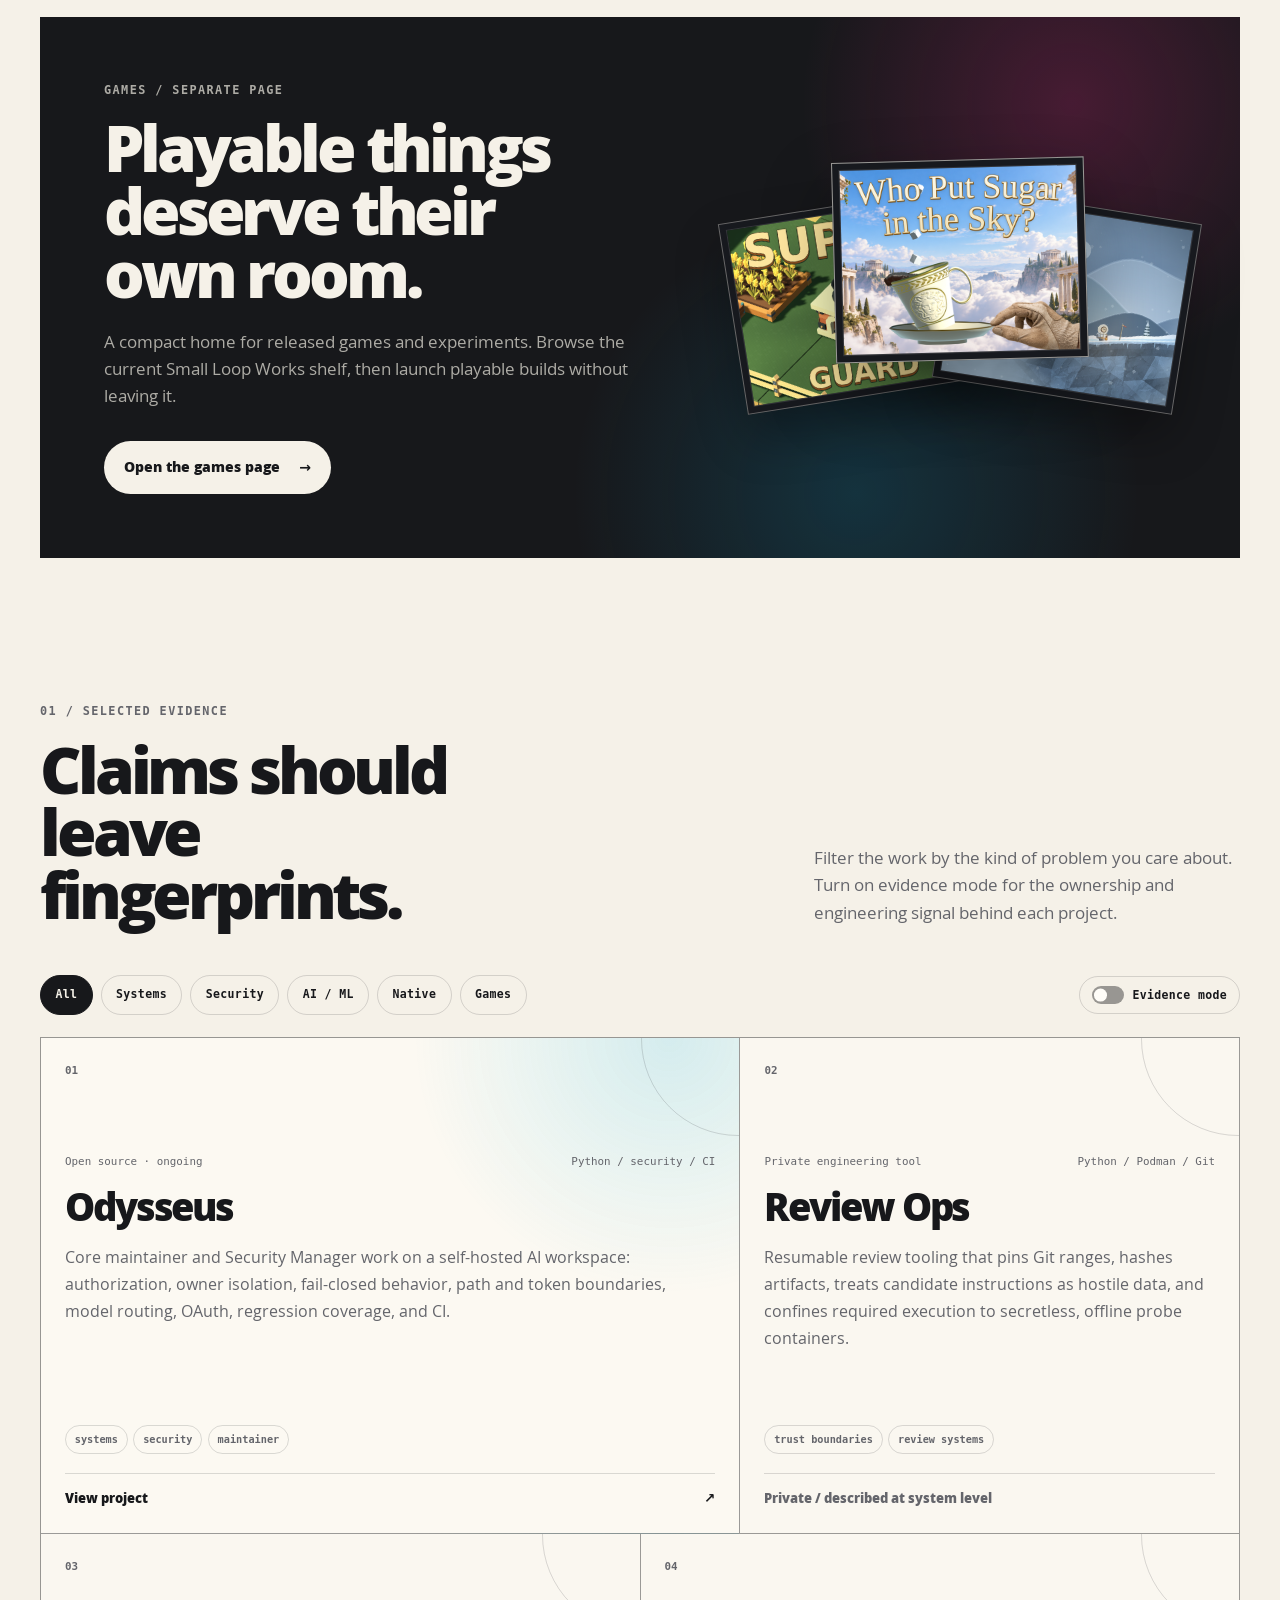
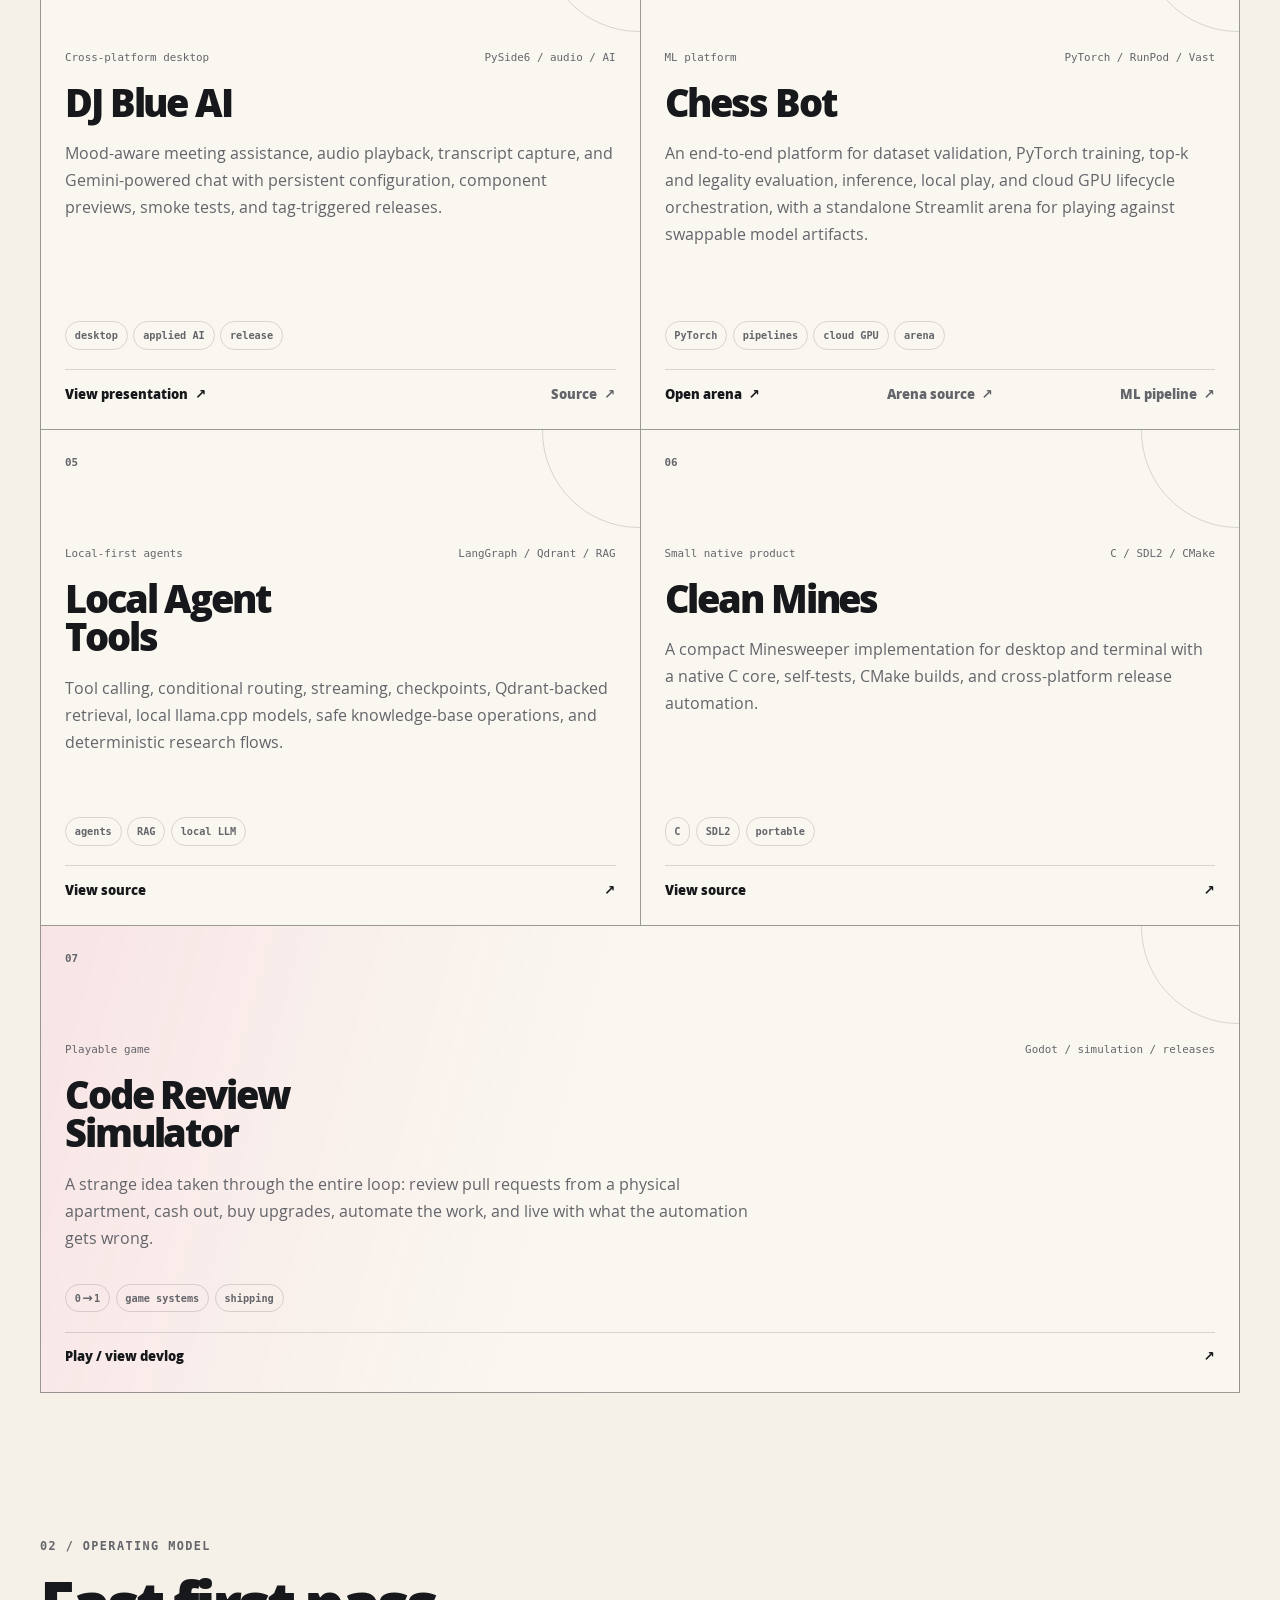
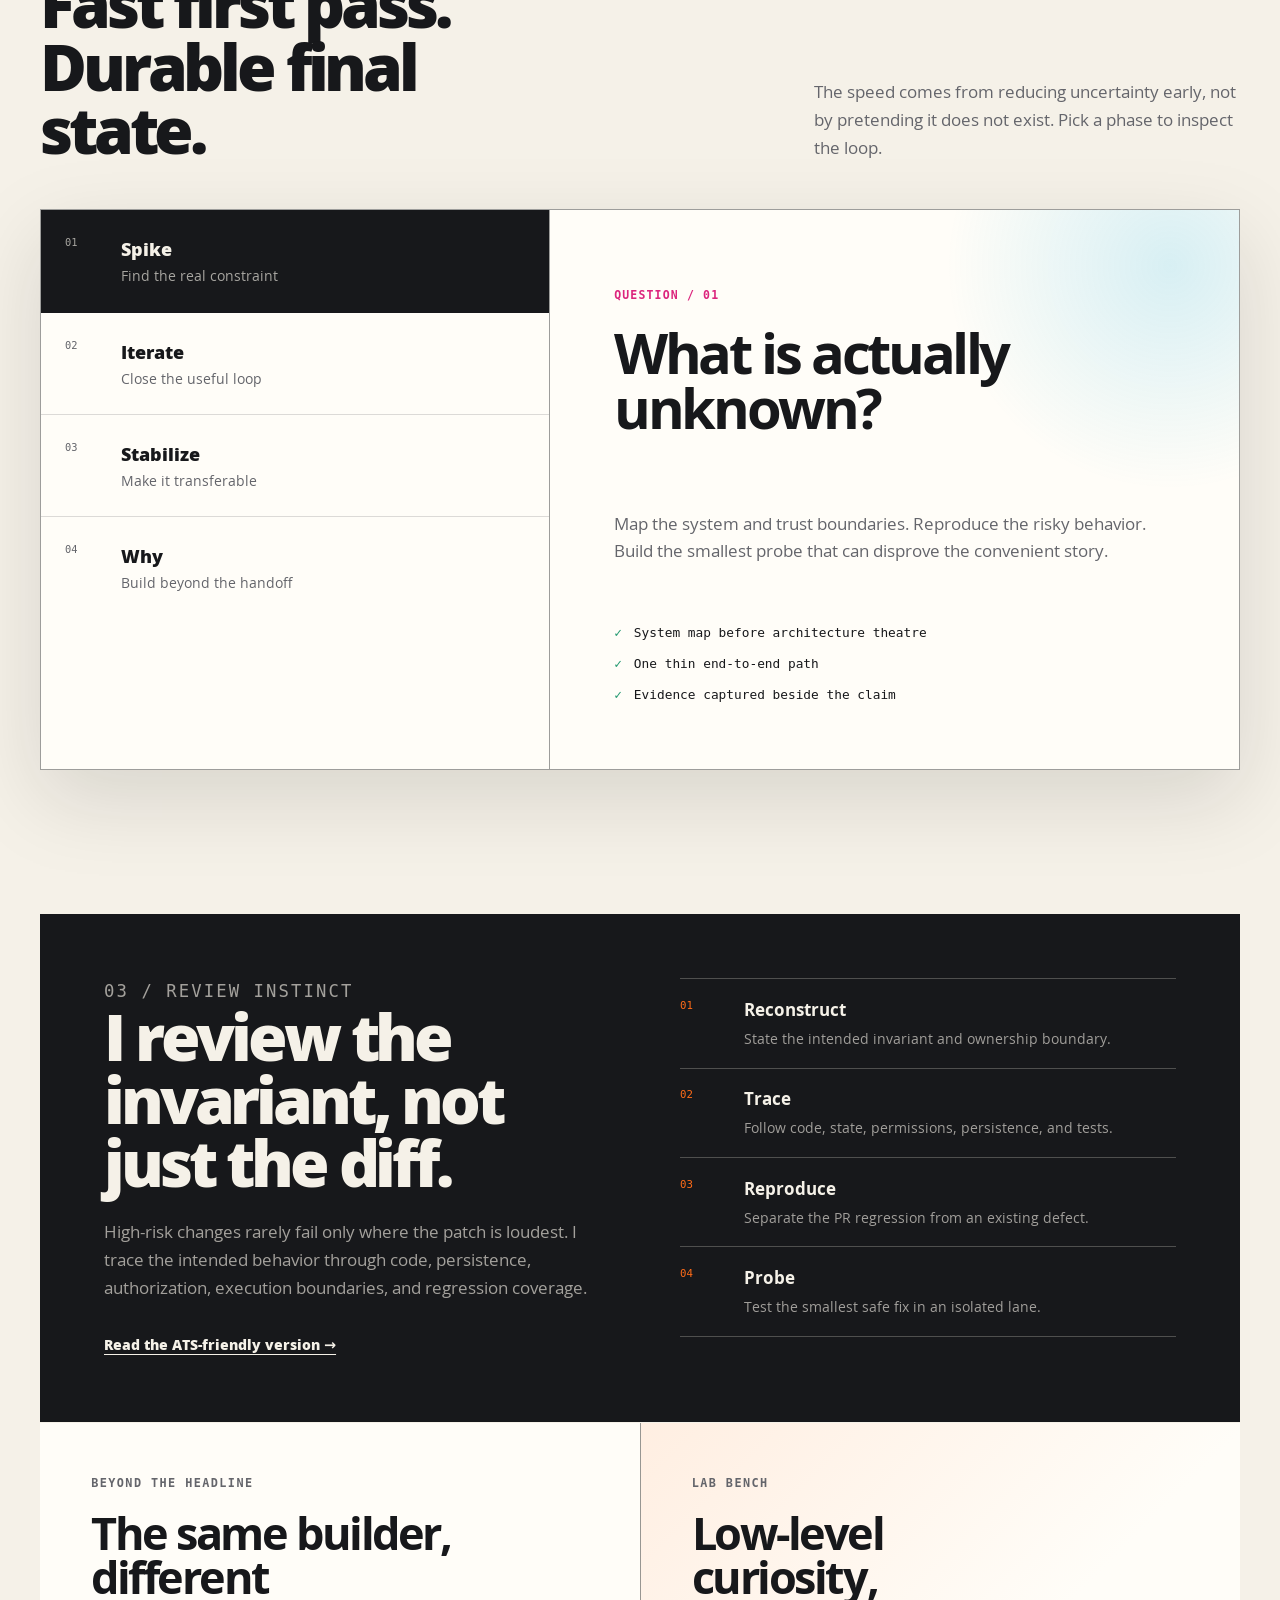
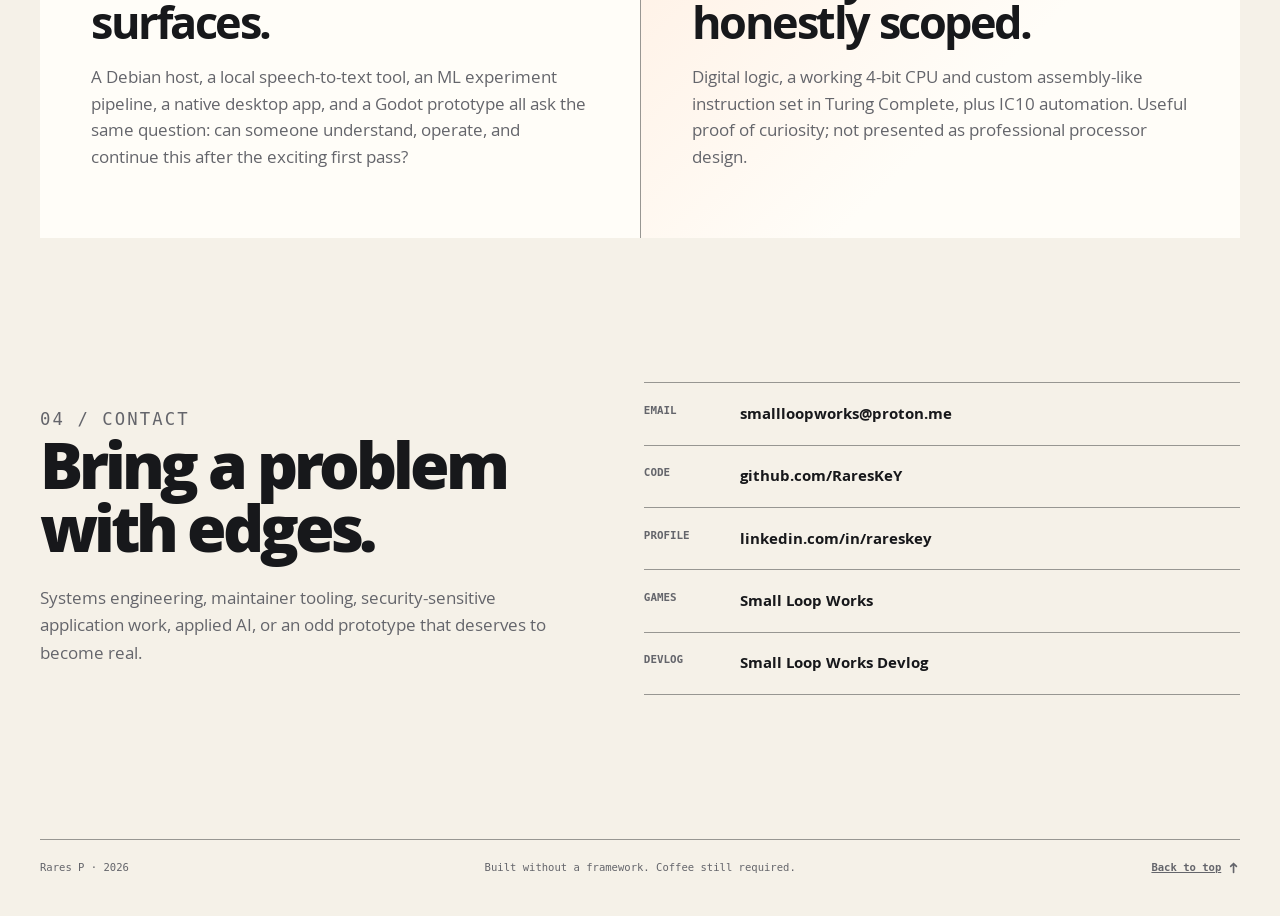
==== commit 6844f48e: "Publish certificate showcase and portfolio polish" ====
--- a/site/index.html
+++ b/site/index.html
@@ -92,7 +92,7 @@
     <main id="main">
       <section class="hero" id="top">
         <div class="hero-copy" data-reveal>
-          <p class="eyebrow"><span class="status-dot" aria-hidden="true"></span> Open to difficult, useful problems</p>
+          <p class="eyebrow">Open to difficult, useful problems</p>
           <h1>
             Give me the messy system.
             <span>I’ll find the useful path through it.</span>
@@ -141,7 +141,7 @@
           </div>
           <div class="status-card status-card-bottom">
             <span class="status-label">coffee</span>
-            <strong>nominal <span aria-hidden="true">●</span></strong>
+            <strong>nominal</strong>
           </div>
         </div>
       </section>
@@ -153,189 +153,17 @@
         <p>Indie Game Developer</p>
       </section>
 
-      <section class="section work-section" id="work">
-        <div class="section-heading" data-reveal>
-          <div>
-            <p class="eyebrow">01 / Selected evidence</p>
-            <h2>Claims should leave fingerprints.</h2>
-          </div>
-          <p>
-            Filter the work by the kind of problem you care about. Turn on evidence
-            mode for the ownership and engineering signal behind each project.
-          </p>
-        </div>
-
-        <div class="work-controls" data-reveal>
-          <div class="filter-group" role="group" aria-label="Filter projects">
-            <button class="filter-button is-active" type="button" data-filter="all" aria-pressed="true">All</button>
-            <button class="filter-button" type="button" data-filter="systems" aria-pressed="false">Systems</button>
-            <button class="filter-button" type="button" data-filter="security" aria-pressed="false">Security</button>
-            <button class="filter-button" type="button" data-filter="ai" aria-pressed="false">AI / ML</button>
-            <button class="filter-button" type="button" data-filter="native" aria-pressed="false">Native</button>
-            <button class="filter-button" type="button" data-filter="games" aria-pressed="false">Games</button>
-          </div>
-          <button class="evidence-toggle" type="button" aria-pressed="false">
-            <span class="toggle-track" aria-hidden="true"><span></span></span>
-            Evidence mode
-          </button>
-        </div>
-
-        <div class="project-grid" aria-live="polite">
-          <article class="project-card project-card-featured" data-tags="systems security" data-reveal>
-            <div class="project-index">01</div>
-            <div class="project-meta">
-              <span>Open source · ongoing</span>
-              <span>Python / security / CI</span>
-            </div>
-            <h3>Odysseus</h3>
-            <p class="project-lede">
-              Core maintainer and Security Manager work on a self-hosted AI workspace:
-              authorization, owner isolation, fail-closed behavior, path and token
-              boundaries, model routing, OAuth, regression coverage, and CI.
-            </p>
-            <div class="evidence-panel">
-              <p><strong>Owned signal:</strong> reconstruct the invariant, trace it through code, state, tests, and authorization boundaries, reproduce the failure, then probe the smallest safe fix.</p>
-            </div>
-            <div class="tag-row">
-              <span>systems</span><span>security</span><span>maintainer</span>
-            </div>
-            <a class="card-link" href="https://github.com/odysseus-dev/odysseus" target="_blank" rel="noreferrer">View project <span aria-hidden="true">↗</span></a>
-          </article>
-
-          <article class="project-card" data-tags="systems security" data-reveal>
-            <div class="project-index">02</div>
-            <div class="project-meta">
-              <span>Private engineering tool</span>
-              <span>Python / Podman / Git</span>
-            </div>
-            <h3>Review Ops</h3>
-            <p class="project-lede">
-              Resumable review tooling that pins Git ranges, hashes artifacts, treats
-              candidate instructions as hostile data, and confines required execution
-              to secretless, offline probe containers.
-            </p>
-            <div class="evidence-panel">
-              <p><strong>Owned signal:</strong> evidence-bound findings, bounded subprocesses, stale/duplicate guards, immutable probe inputs, and human-controlled publication.</p>
-            </div>
-            <div class="tag-row">
-              <span>trust boundaries</span><span>review systems</span>
-            </div>
-            <span class="card-link card-link-muted">Private / described at system level</span>
-          </article>
-
-          <article class="project-card" data-tags="ai systems" data-reveal>
-            <div class="project-index">03</div>
-            <div class="project-meta">
-              <span>Cross-platform desktop</span>
-              <span>PySide6 / audio / AI</span>
-            </div>
-            <h3>DJ Blue AI</h3>
-            <p class="project-lede">
-              Mood-aware meeting assistance, audio playback, transcript capture, and
-              Gemini-powered chat with persistent configuration, component previews,
-              smoke tests, and tag-triggered releases.
-            </p>
-            <div class="evidence-panel">
-              <p><strong>Owned signal:</strong> brought UI, playback, transcription, configuration, packaging, documentation, and Linux/macOS/Windows release paths into one operable desktop product.</p>
-            </div>
-            <div class="tag-row">
-              <span>desktop</span><span>applied AI</span><span>release</span>
-            </div>
-            <div class="card-actions">
-              <a class="card-link" href="https://dj-blue.com/" target="_blank" rel="noreferrer">View presentation <span aria-hidden="true">↗</span></a>
-              <a class="card-link card-link-secondary" href="https://github.com/RaresKeY/dj-blue-ai" target="_blank" rel="noreferrer">Source <span aria-hidden="true">↗</span></a>
-            </div>
-          </article>
-
-          <article class="project-card" data-tags="ai systems" data-reveal>
-            <div class="project-index">04</div>
-            <div class="project-meta">
-              <span>ML platform</span>
-              <span>PyTorch / RunPod / Vast</span>
-            </div>
-            <h3>Chess Bot</h3>
-            <p class="project-lede">
-              An end-to-end platform for dataset validation, PyTorch training,
-              top-k and legality evaluation, inference, local play, and cloud GPU
-              lifecycle orchestration, with a standalone Streamlit arena for playing
-              against swappable model artifacts.
-            </p>
-            <div class="evidence-panel">
-              <p><strong>Owned signal:</strong> connected data generation, training, evaluation, inference, UI, cloud execution, tests, committed behavior specifications, and a separate CPU demo deployment with draggable-board play.</p>
-            </div>
-            <div class="tag-row">
-              <span>PyTorch</span><span>pipelines</span><span>cloud GPU</span><span>arena</span>
-            </div>
-            <div class="card-actions">
-              <a class="card-link" href="https://chess-bot-arena.streamlit.app/" target="_blank" rel="noreferrer">Open arena <span aria-hidden="true">↗</span></a>
-              <a class="card-link card-link-secondary" href="https://github.com/caffeine-lit/chess-bot-arena" target="_blank" rel="noreferrer">Arena source <span aria-hidden="true">↗</span></a>
-              <a class="card-link card-link-secondary" href="https://github.com/RaresKeY/chess-bot" target="_blank" rel="noreferrer">ML pipeline <span aria-hidden="true">↗</span></a>
-            </div>
-          </article>
-
-          <article class="project-card" data-tags="ai systems" data-reveal>
-            <div class="project-index">05</div>
-            <div class="project-meta">
-              <span>Local-first agents</span>
-              <span>LangGraph / Qdrant / RAG</span>
-            </div>
-            <h3>Local Agent Tools</h3>
-            <p class="project-lede">
-              Tool calling, conditional routing, streaming, checkpoints,
-              Qdrant-backed retrieval, local llama.cpp models, safe knowledge-base
-              operations, and deterministic research flows.
-            </p>
-            <div class="evidence-panel">
-              <p><strong>Owned signal:</strong> explored agent orchestration as an explicit state machine with local models and controlled tool boundaries rather than a chat wrapper.</p>
-            </div>
-            <div class="tag-row">
-              <span>agents</span><span>RAG</span><span>local LLM</span>
-            </div>
-            <a class="card-link" href="https://github.com/RaresKeY/langgraph-pipeline-local-tools" target="_blank" rel="noreferrer">View source <span aria-hidden="true">↗</span></a>
-          </article>
-
-          <article class="project-card" data-tags="native systems" data-reveal>
-            <div class="project-index">06</div>
-            <div class="project-meta">
-              <span>Small native product</span>
-              <span>C / SDL2 / CMake</span>
-            </div>
-            <h3>Clean Mines</h3>
-            <p class="project-lede">
-              A compact Minesweeper implementation for desktop and terminal with a
-              native C core, self-tests, CMake builds, and cross-platform release
-              automation.
-            </p>
-            <div class="evidence-panel">
-              <p><strong>Owned signal:</strong> evidence that the “C for guts” part is real: deliberately small scope, explicit memory/runtime boundaries, and portable builds.</p>
-            </div>
-            <div class="tag-row">
-              <span>C</span><span>SDL2</span><span>portable</span>
-            </div>
-            <a class="card-link" href="https://github.com/RaresKeY/clean-minesweeper-native" target="_blank" rel="noreferrer">View source <span aria-hidden="true">↗</span></a>
-          </article>
-
-          <article class="project-card project-card-wide" data-tags="games systems" data-reveal>
-            <div class="project-index">07</div>
-            <div class="project-meta">
-              <span>Playable game</span>
-              <span>Godot / simulation / releases</span>
-            </div>
-            <h3>Code Review Simulator</h3>
-            <p class="project-lede">
-              A strange idea taken through the entire loop: review pull requests from
-              a physical apartment, cash out, buy upgrades, automate the work, and
-              live with what the automation gets wrong.
-            </p>
-            <div class="evidence-panel">
-              <p><strong>Owned signal:</strong> gameplay systems, diegetic UI, performance work, cross-platform builds, release automation, screenshots, public devlogs, and a playable browser build.</p>
-            </div>
-            <div class="tag-row">
-              <span class="zero-one-tag" aria-label="zero to one">0<span class="tag-arrow" aria-hidden="true">→</span>1</span><span>game systems</span><span>shipping</span>
-            </div>
-            <a class="card-link" href="https://smallloopworks.itch.io/code-review-simulator" target="_blank" rel="noreferrer">Play / view devlog <span aria-hidden="true">↗</span></a>
-          </article>
-        </div>
+      <section class="section certificate-showcase" id="certificates" aria-labelledby="certificate-title" data-reveal>
+        <div class="certificate-copy">
+          <p class="eyebrow">Recognition / September 2026</p>
+          <h2 id="certificate-title">A small loop. A first-place finish.</h2>
+          <p>White Approach won first place overall in Micro Jam 064: Mountains! This certificate was awarded to Small Loop Works.</p>
+          <a class="text-link" href="games.html">Explore White Approach &amp; the game shelf <span aria-hidden="true">→</span></a>
+        </div>
+        <a class="certificate-image" href="assets/certificates/micro-jam-064.webp" target="_blank" rel="noreferrer" aria-label="View full-size Micro Jam 064 achievement certificate">
+          <img src="assets/certificates/micro-jam-064.webp" width="1280" height="905" alt="Certificate awarded to Small Loop Works for first place Overall Entry in Micro Jam 064: Mountains!, issued September 2026">
+          <span>View the certificate <span aria-hidden="true">↗</span></span>
+        </a>
       </section>
 
       <section class="section games-gateway" id="games" data-reveal>
@@ -352,6 +180,191 @@
           <span class="gateway-cover gateway-cover-one"><img src="assets/games/spill-the-divine.png" alt=""></span>
           <span class="gateway-cover gateway-cover-two"><img src="assets/games/supper-guard.png" alt=""></span>
           <span class="gateway-cover gateway-cover-three"><img src="assets/games/white-approach.png" alt=""></span>
+        </div>
+      </section>
+
+      <section class="section work-section" id="work">
+        <div class="section-heading" data-reveal>
+          <div>
+            <p class="eyebrow">01 / Selected evidence</p>
+            <h2>Claims should leave fingerprints.</h2>
+          </div>
+          <p>
+            Filter the work by the kind of problem you care about. Turn on evidence
+            mode for the ownership and engineering signal behind each project.
+          </p>
+        </div>
+
+        <div class="work-controls" data-reveal>
+          <div class="filter-group" role="group" aria-label="Filter projects">
+            <button class="filter-button is-active" type="button" data-filter="all" aria-pressed="true">All</button>
+            <button class="filter-button" type="button" data-filter="systems" aria-pressed="false">Systems</button>
+            <button class="filter-button" type="button" data-filter="security" aria-pressed="false">Security</button>
+            <button class="filter-button" type="button" data-filter="ai" aria-pressed="false">AI / ML</button>
+            <button class="filter-button" type="button" data-filter="native" aria-pressed="false">Native</button>
+            <button class="filter-button" type="button" data-filter="games" aria-pressed="false">Games</button>
+          </div>
+          <button class="evidence-toggle" type="button" aria-pressed="false">
+            <span class="toggle-track" aria-hidden="true"><span></span></span>
+            Evidence mode
+          </button>
+        </div>
+
+        <div class="project-grid" aria-live="polite">
+          <article class="project-card project-card-featured" data-tags="systems security" data-reveal>
+            <div class="project-index">01</div>
+            <div class="project-meta">
+              <span>Open source · ongoing</span>
+              <span>Python / security / CI</span>
+            </div>
+            <h3>Odysseus</h3>
+            <p class="project-lede">
+              Core maintainer and Security Manager work on a self-hosted AI workspace:
+              authorization, owner isolation, fail-closed behavior, path and token
+              boundaries, model routing, OAuth, regression coverage, and CI.
+            </p>
+            <div class="evidence-panel">
+              <p><strong>Owned signal:</strong> reconstruct the invariant, trace it through code, state, tests, and authorization boundaries, reproduce the failure, then probe the smallest safe fix.</p>
+            </div>
+            <div class="tag-row">
+              <span>systems</span><span>security</span><span>maintainer</span>
+            </div>
+            <a class="card-link" href="https://github.com/odysseus-dev/odysseus" target="_blank" rel="noreferrer">View project <span aria-hidden="true">↗</span></a>
+          </article>
+
+          <article class="project-card" data-tags="systems security" data-reveal>
+            <div class="project-index">02</div>
+            <div class="project-meta">
+              <span>Private engineering tool</span>
+              <span>Python / Podman / Git</span>
+            </div>
+            <h3>Review Ops</h3>
+            <p class="project-lede">
+              Resumable review tooling that pins Git ranges, hashes artifacts, treats
+              candidate instructions as hostile data, and confines required execution
+              to secretless, offline probe containers.
+            </p>
+            <div class="evidence-panel">
+              <p><strong>Owned signal:</strong> evidence-bound findings, bounded subprocesses, stale/duplicate guards, immutable probe inputs, and human-controlled publication.</p>
+            </div>
+            <div class="tag-row">
+              <span>trust boundaries</span><span>review systems</span>
+            </div>
+            <span class="card-link card-link-muted">Private / described at system level</span>
+          </article>
+
+          <article class="project-card" data-tags="ai systems" data-reveal>
+            <div class="project-index">03</div>
+            <div class="project-meta">
+              <span>Cross-platform desktop</span>
+              <span>PySide6 / audio / AI</span>
+            </div>
+            <h3>DJ Blue AI</h3>
+            <p class="project-lede">
+              Mood-aware meeting assistance, audio playback, transcript capture, and
+              Gemini-powered chat with persistent configuration, component previews,
+              smoke tests, and tag-triggered releases.
+            </p>
+            <div class="evidence-panel">
+              <p><strong>Owned signal:</strong> brought UI, playback, transcription, configuration, packaging, documentation, and Linux/macOS/Windows release paths into one operable desktop product.</p>
+            </div>
+            <div class="tag-row">
+              <span>desktop</span><span>applied AI</span><span>release</span>
+            </div>
+            <div class="card-actions">
+              <a class="card-link" href="https://dj-blue.com/" target="_blank" rel="noreferrer">View presentation <span aria-hidden="true">↗</span></a>
+              <a class="card-link card-link-secondary" href="https://github.com/RaresKeY/dj-blue-ai" target="_blank" rel="noreferrer">Source <span aria-hidden="true">↗</span></a>
+            </div>
+          </article>
+
+          <article class="project-card" data-tags="ai systems" data-reveal>
+            <div class="project-index">04</div>
+            <div class="project-meta">
+              <span>ML platform</span>
+              <span>PyTorch / RunPod / Vast</span>
+            </div>
+            <h3>Chess Bot</h3>
+            <p class="project-lede">
+              An end-to-end platform for dataset validation, PyTorch training,
+              top-k and legality evaluation, inference, local play, and cloud GPU
+              lifecycle orchestration, with a standalone Streamlit arena for playing
+              against swappable model artifacts.
+            </p>
+            <div class="evidence-panel">
+              <p><strong>Owned signal:</strong> connected data generation, training, evaluation, inference, UI, cloud execution, tests, committed behavior specifications, and a separate CPU demo deployment with draggable-board play.</p>
+            </div>
+            <div class="tag-row">
+              <span>PyTorch</span><span>pipelines</span><span>cloud GPU</span><span>arena</span>
+            </div>
+            <div class="card-actions">
+              <a class="card-link" href="https://chess-bot-arena.streamlit.app/" target="_blank" rel="noreferrer">Open arena <span aria-hidden="true">↗</span></a>
+              <a class="card-link card-link-secondary" href="https://github.com/caffeine-lit/chess-bot-arena" target="_blank" rel="noreferrer">Arena source <span aria-hidden="true">↗</span></a>
+              <a class="card-link card-link-secondary" href="https://github.com/RaresKeY/chess-bot" target="_blank" rel="noreferrer">ML pipeline <span aria-hidden="true">↗</span></a>
+            </div>
+          </article>
+
+          <article class="project-card" data-tags="ai systems" data-reveal>
+            <div class="project-index">05</div>
+            <div class="project-meta">
+              <span>Local-first agents</span>
+              <span>LangGraph / Qdrant / RAG</span>
+            </div>
+            <h3>Local Agent Tools</h3>
+            <p class="project-lede">
+              Tool calling, conditional routing, streaming, checkpoints,
+              Qdrant-backed retrieval, local llama.cpp models, safe knowledge-base
+              operations, and deterministic research flows.
+            </p>
+            <div class="evidence-panel">
+              <p><strong>Owned signal:</strong> explored agent orchestration as an explicit state machine with local models and controlled tool boundaries rather than a chat wrapper.</p>
+            </div>
+            <div class="tag-row">
+              <span>agents</span><span>RAG</span><span>local LLM</span>
+            </div>
+            <a class="card-link" href="https://github.com/RaresKeY/langgraph-pipeline-local-tools" target="_blank" rel="noreferrer">View source <span aria-hidden="true">↗</span></a>
+          </article>
+
+          <article class="project-card" data-tags="native systems" data-reveal>
+            <div class="project-index">06</div>
+            <div class="project-meta">
+              <span>Small native product</span>
+              <span>C / SDL2 / CMake</span>
+            </div>
+            <h3>Clean Mines</h3>
+            <p class="project-lede">
+              A compact Minesweeper implementation for desktop and terminal with a
+              native C core, self-tests, CMake builds, and cross-platform release
+              automation.
+            </p>
+            <div class="evidence-panel">
+              <p><strong>Owned signal:</strong> evidence that the “C for guts” part is real: deliberately small scope, explicit memory/runtime boundaries, and portable builds.</p>
+            </div>
+            <div class="tag-row">
+              <span>C</span><span>SDL2</span><span>portable</span>
+            </div>
+            <a class="card-link" href="https://github.com/RaresKeY/clean-minesweeper-native" target="_blank" rel="noreferrer">View source <span aria-hidden="true">↗</span></a>
+          </article>
+
+          <article class="project-card project-card-wide" data-tags="games systems" data-reveal>
+            <div class="project-index">07</div>
+            <div class="project-meta">
+              <span>Playable game</span>
+              <span>Godot / simulation / releases</span>
+            </div>
+            <h3>Code Review Simulator</h3>
+            <p class="project-lede">
+              A strange idea taken through the entire loop: review pull requests from
+              a physical apartment, cash out, buy upgrades, automate the work, and
+              live with what the automation gets wrong.
+            </p>
+            <div class="evidence-panel">
+              <p><strong>Owned signal:</strong> gameplay systems, diegetic UI, performance work, cross-platform builds, release automation, screenshots, public devlogs, and a playable browser build.</p>
+            </div>
+            <div class="tag-row">
+              <span class="zero-one-tag" aria-label="zero to one">0<span class="tag-arrow" aria-hidden="true">→</span>1</span><span>game systems</span><span>shipping</span>
+            </div>
+            <a class="card-link" href="https://smallloopworks.itch.io/code-review-simulator" target="_blank" rel="noreferrer">Play / view devlog <span aria-hidden="true">↗</span></a>
+          </article>
         </div>
       </section>
 
@@ -386,7 +399,7 @@
             </button>
             <button id="phase-tab-why" class="phase-button" type="button" role="tab" aria-selected="false" aria-controls="phase-panel" data-phase="why">
               <span>04</span>
-              <strong>Why <span class="phase-orbit" aria-hidden="true"></span></strong>
+              <strong>Why</strong>
               <small>Build beyond the handoff</small>
             </button>
           </div>
--- a/site/styles.css
+++ b/site/styles.css
@@ -340,8 +340,8 @@
   grid-template-columns: minmax(0, 1.04fr) minmax(25rem, 0.96fr);
   gap: 3.75rem;
   align-items: center;
-  min-height: calc(100vh - 6rem);
-  padding: 6rem 0 4rem;
+  min-height: 42rem;
+  padding: 3.5rem 0 3rem;
 }
 
 .hero-copy {
@@ -360,15 +360,6 @@
   text-transform: uppercase;
 }
 
-.status-dot {
-  display: inline-block;
-  width: 0.55rem;
-  height: 0.55rem;
-  margin-right: 0.55rem;
-  border-radius: 50%;
-  background: var(--green);
-  box-shadow: 0 0 0 5px color-mix(in srgb, var(--green) 16%, transparent);
-}
 
 .hero h1 {
   max-width: 14ch;
@@ -1587,27 +1578,6 @@
   gap: 0.55rem;
 }
 
-.phase-orbit {
-  display: inline-block;
-  width: 0.5rem;
-  height: 0.5rem;
-  flex: 0 0 auto;
-  border-radius: 50%;
-  background: var(--green);
-  box-shadow: 0 0 0 4px color-mix(in srgb, var(--green) 16%, transparent);
-  transition: box-shadow 160ms ease, transform 160ms ease;
-}
-
-.phase-button[data-phase="why"].is-active .phase-orbit {
-  box-shadow: 0 0 0 4px color-mix(in srgb, var(--green) 20%, transparent);
-}
-
-.phase-button[data-phase="why"]:hover .phase-orbit,
-.phase-button[data-phase="why"]:focus-visible .phase-orbit {
-  box-shadow: 0 0 0 6px color-mix(in srgb, var(--green) 22%, transparent);
-  transform: scale(1.08);
-}
-
 .phase-button small {
   color: var(--muted);
 }
@@ -2344,3 +2314,59 @@
     transform: none;
   }
 }
+
+/* Recognition uses the supplied certificate as evidence, with no decorative badge. */
+.certificate-showcase {
+  display: grid;
+  grid-template-columns: minmax(0, 1fr) minmax(0, 1fr);
+  align-items: center;
+  gap: clamp(2rem, 5vw, 5rem);
+  padding-block: 4rem;
+  border-bottom: 1px solid var(--line-strong);
+}
+.certificate-copy h2 {
+  margin: 0 0 1.25rem;
+  max-width: 17ch;
+  font-size: clamp(2rem, 3.8vw, 3.4rem);
+  line-height: 1.08;
+  letter-spacing: -0.045em;
+}
+.certificate-copy p:not(.eyebrow) {
+  max-width: 45ch;
+  color: var(--muted);
+  margin-bottom: 1.5rem;
+}
+.certificate-image, .game-certificate {
+  display: block;
+  color: var(--ink);
+  text-decoration: none;
+}
+.certificate-image img, .game-certificate img {
+  display: block;
+  width: 100%;
+  height: auto;
+  border: 1px solid var(--line-strong);
+}
+.certificate-image > span, .game-certificate > span {
+  display: block;
+  padding-block: 0.75rem;
+  font-family: var(--mono);
+  font-size: 0.72rem;
+}
+.certificate-image:hover > span, .game-certificate:hover > span {
+  text-decoration: underline;
+  text-underline-offset: 0.2em;
+}
+.game-certificate {
+  display: flex;
+  align-items: center;
+  gap: 0.75rem;
+  margin-bottom: 0.75rem;
+}
+.game-certificate img { width: 5rem; flex: 0 0 auto; }
+.game-certificate > span { font-size: 0.68rem; }
+.game-grid { align-items: start; }
+@media (max-width: 700px) {
+  .certificate-showcase { grid-template-columns: 1fr; padding-block: 2.5rem; }
+  .hero { padding-top: 3rem; }
+}
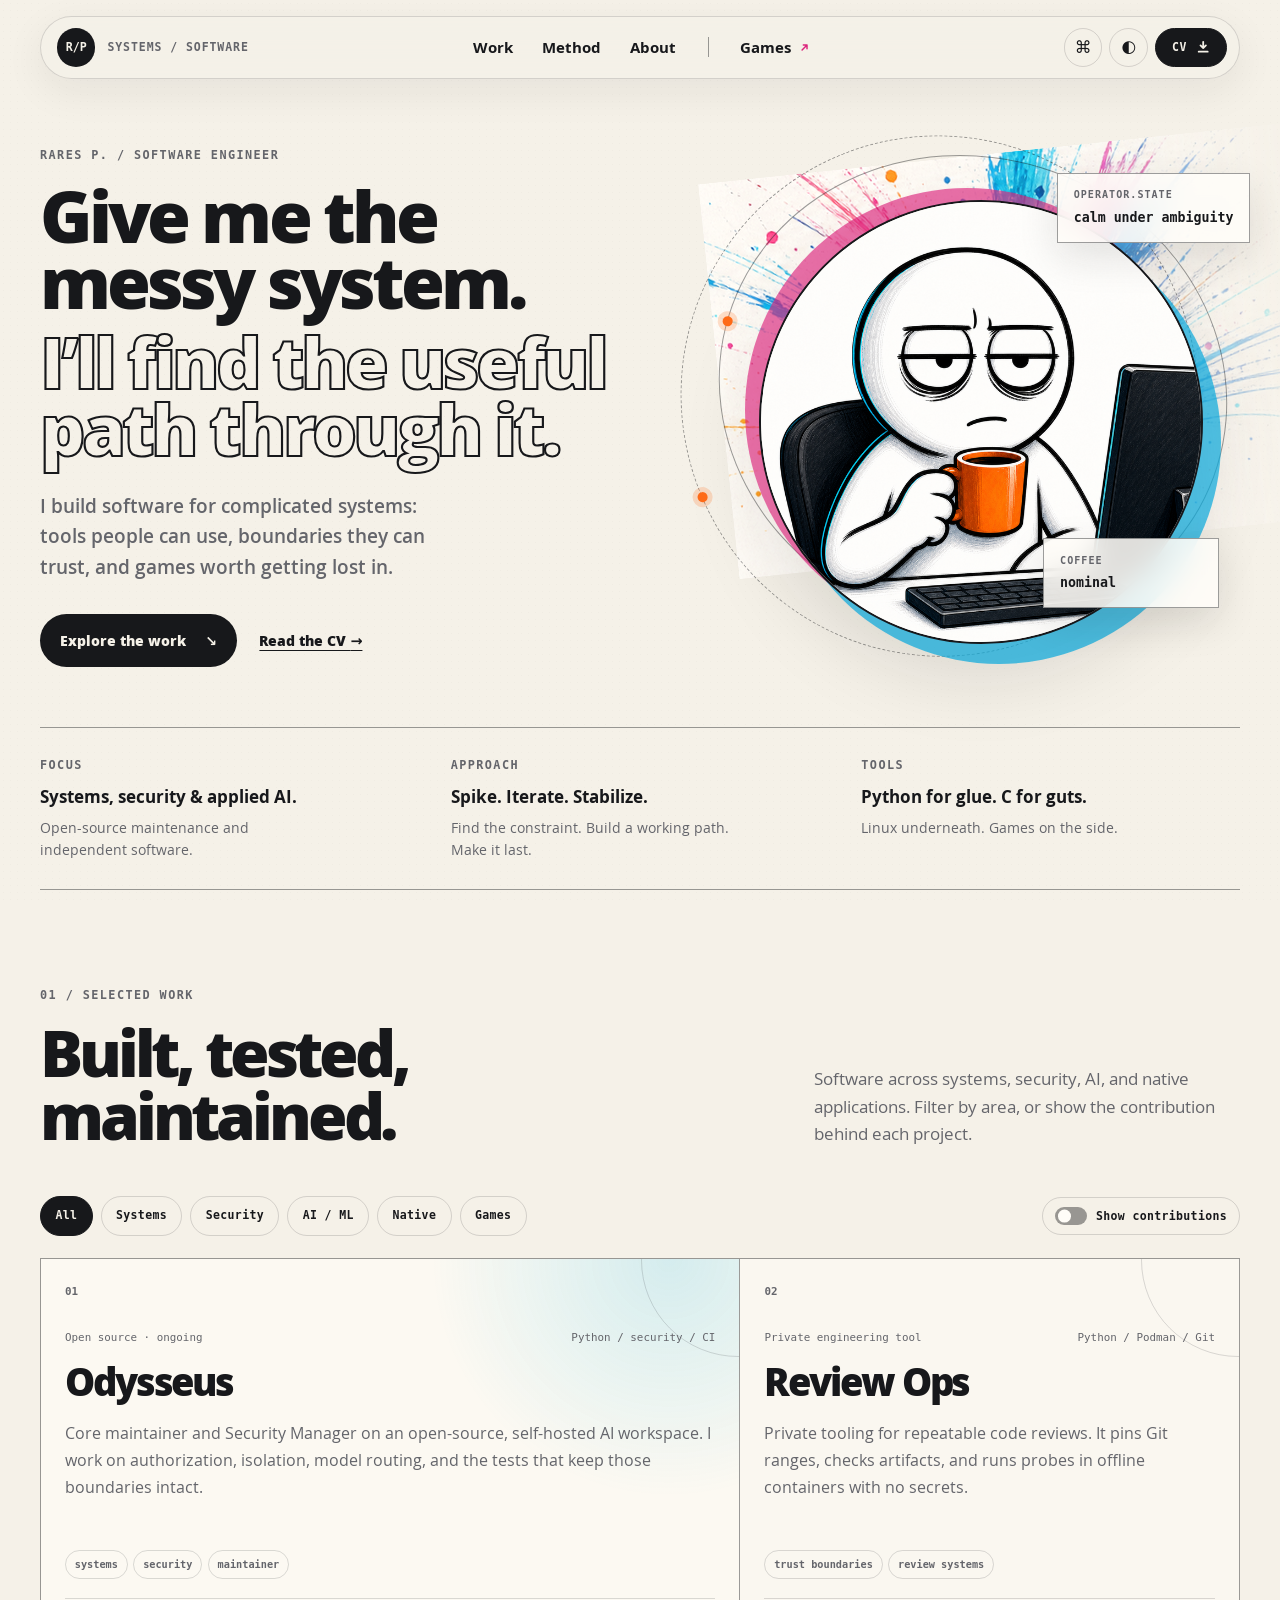
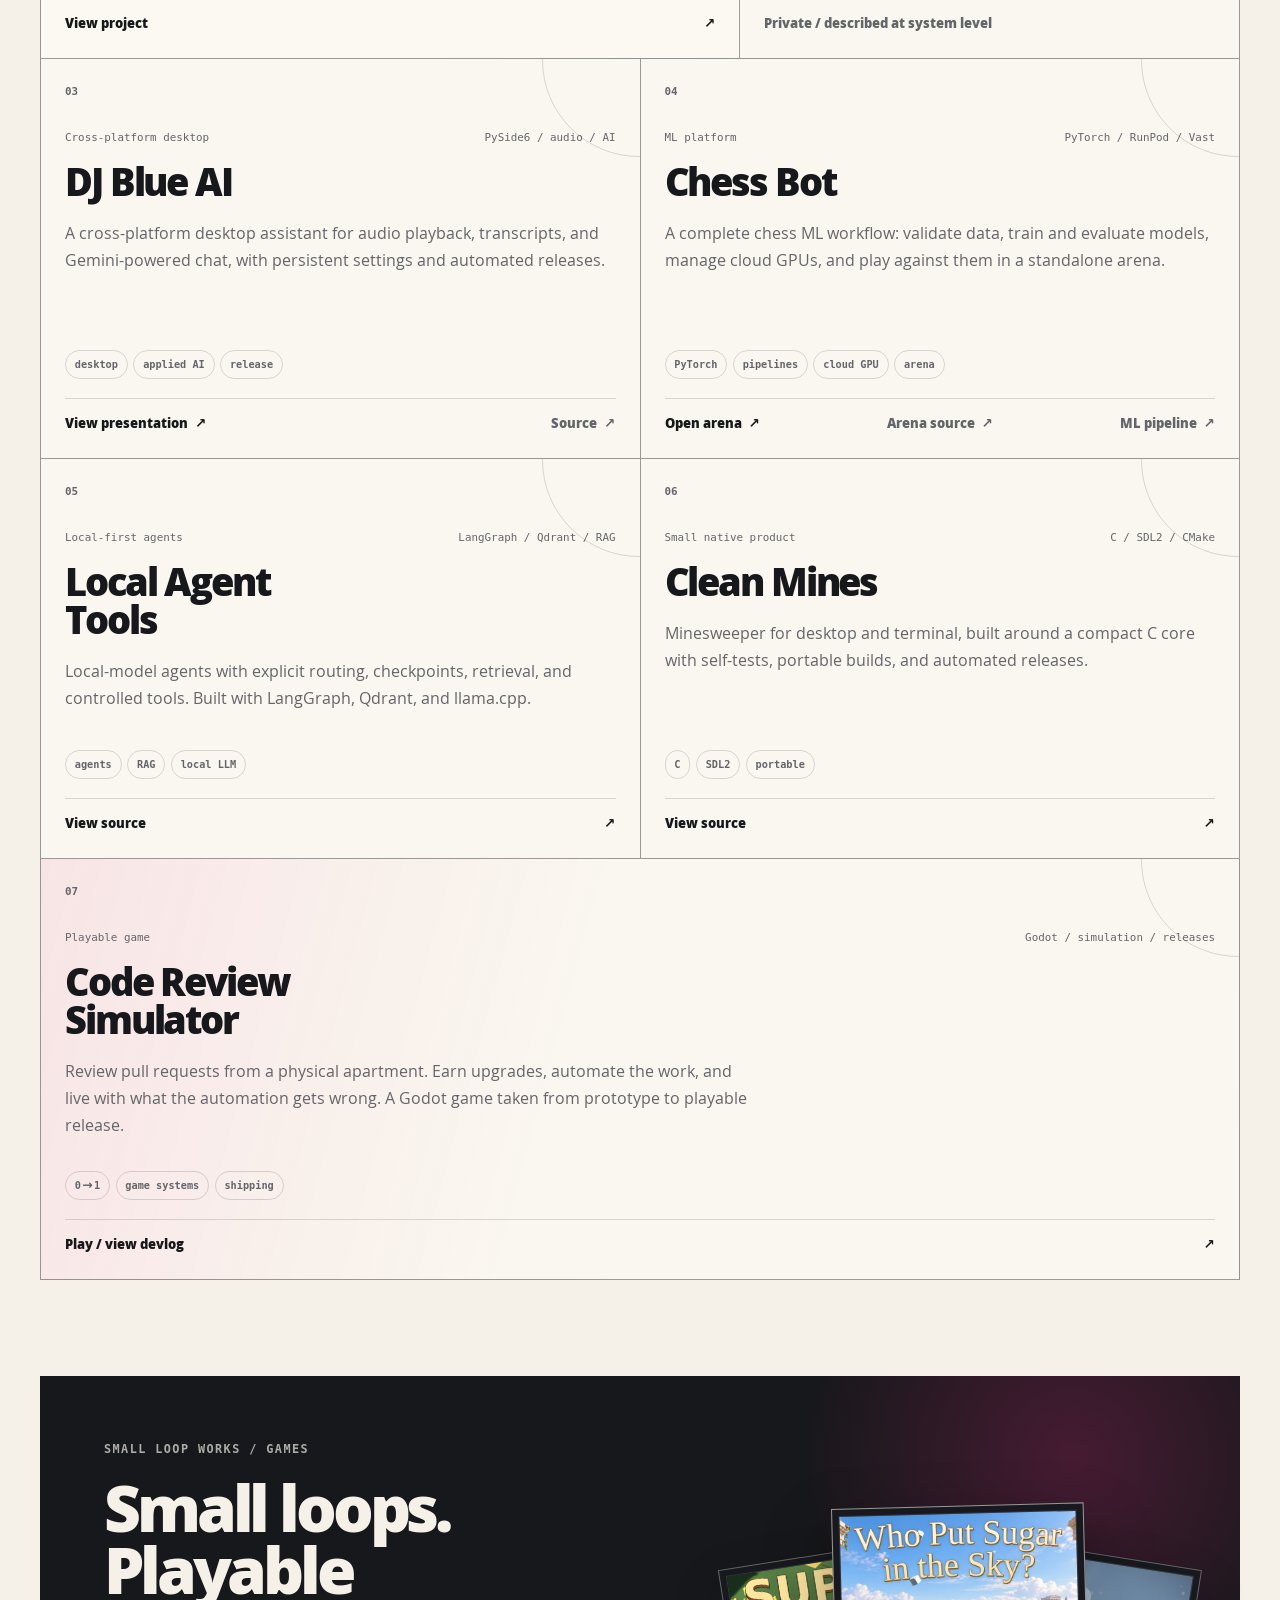
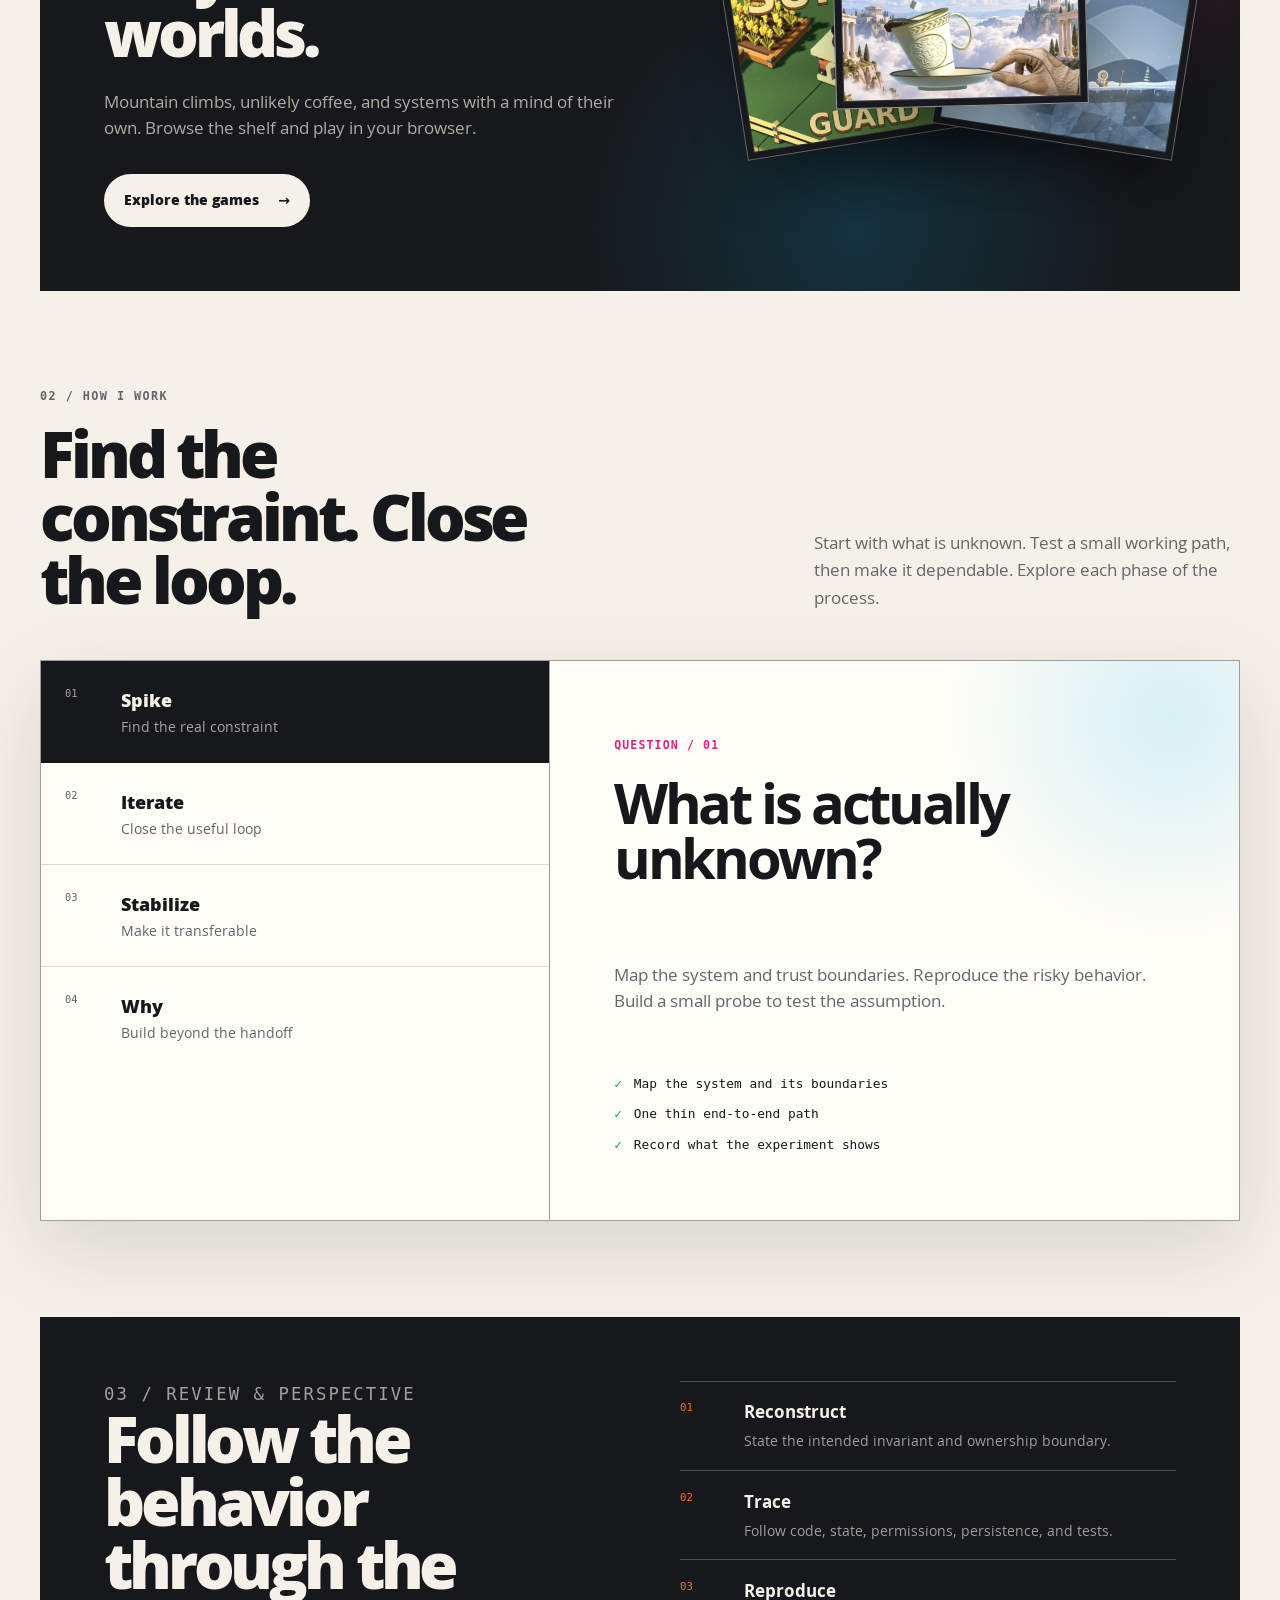
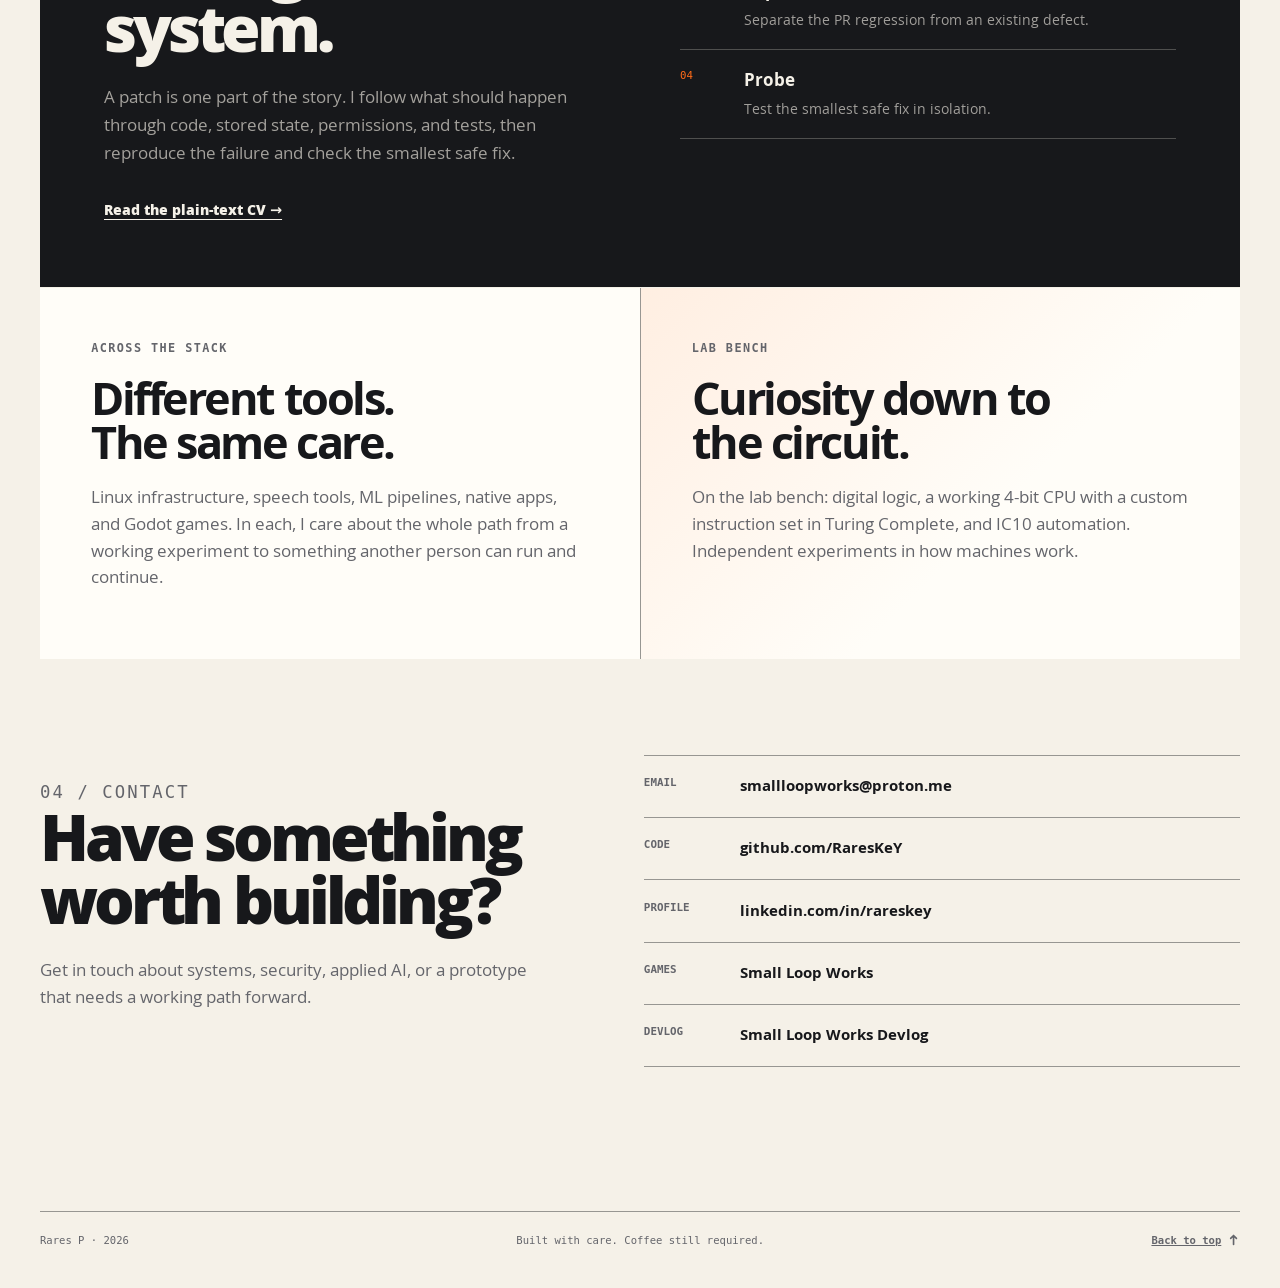
==== commit 9769c0b3: "Publish refined portfolio and trophy award previews" ====
--- a/site/index.html
+++ b/site/index.html
@@ -49,8 +49,8 @@
             : "#f5f1e8";
       })();
     </script>
-    <link rel="stylesheet" href="styles.css">
-    <script src="script.js" defer></script>
+    <link rel="stylesheet" href="styles.css?v=20261002-polish2">
+    <script src="script.js?v=20261002-polish2" defer></script>
   </head>
   <body>
     <a class="skip-link" href="#main">Skip to the work</a>
@@ -92,40 +92,19 @@
     <main id="main">
       <section class="hero" id="top">
         <div class="hero-copy" data-reveal>
-          <p class="eyebrow">Open to difficult, useful problems</p>
+          <p class="eyebrow">Rares P. / Software engineer</p>
           <h1>
             Give me the messy system.
             <span>I’ll find the useful path through it.</span>
           </h1>
           <p class="hero-intro">
-            I’m a systems-oriented software engineer working across Python, Linux,
-            containers, application security, applied AI, desktop software, and game
-            systems.
+            I build software for complicated systems: tools people can use,
+            boundaries they can trust, and games worth getting lost in.
           </p>
           <div class="hero-actions">
-            <a class="primary-button" href="#work">Trace the evidence <span aria-hidden="true">↘</span></a>
-            <a class="text-link" href="cv.html">Read the static CV <span aria-hidden="true">→</span></a>
-          </div>
-          <dl class="hero-signals" aria-label="Current focus">
-            <div>
-              <dt>current</dt>
-              <dd>
-                <span>Open-source maintainer</span>
-                <span>&amp; security work</span>
-              </dd>
-            </div>
-            <div>
-              <dt>default loop</dt>
-              <dd class="signal-flow">spike → iterate → stabilize</dd>
-            </div>
-            <div>
-              <dt>build bias</dt>
-              <dd>
-                <span>Python for glue</span>
-                <span>C for guts</span>
-              </dd>
-            </div>
-          </dl>
+            <a class="primary-button" href="#work">Explore the work <span aria-hidden="true">↘</span></a>
+            <a class="text-link" href="cv.html">Read the CV <span aria-hidden="true">→</span></a>
+          </div>
         </div>
 
         <div class="hero-visual" data-reveal>
@@ -146,52 +125,21 @@
         </div>
       </section>
 
-      <section class="role-strip" aria-label="Professional focus" data-reveal>
-        <p>Core Maintainer</p>
-        <p>Security Manager</p>
-        <p>Applied AI Builder</p>
-        <p>Indie Game Developer</p>
-      </section>
-
-      <section class="section certificate-showcase" id="certificates" aria-labelledby="certificate-title" data-reveal>
-        <div class="certificate-copy">
-          <p class="eyebrow">Recognition / September 2026</p>
-          <h2 id="certificate-title">A small loop. A first-place finish.</h2>
-          <p>White Approach won first place overall in Micro Jam 064: Mountains! This certificate was awarded to Small Loop Works.</p>
-          <a class="text-link" href="games.html">Explore White Approach &amp; the game shelf <span aria-hidden="true">→</span></a>
-        </div>
-        <a class="certificate-image" href="assets/certificates/micro-jam-064.webp" target="_blank" rel="noreferrer" aria-label="View full-size Micro Jam 064 achievement certificate">
-          <img src="assets/certificates/micro-jam-064.webp" width="1280" height="905" alt="Certificate awarded to Small Loop Works for first place Overall Entry in Micro Jam 064: Mountains!, issued September 2026">
-          <span>View the certificate <span aria-hidden="true">↗</span></span>
-        </a>
-      </section>
-
-      <section class="section games-gateway" id="games" data-reveal>
-        <div class="games-gateway-copy">
-          <p class="eyebrow">Games / Separate page</p>
-          <h2>Playable things deserve their own room.</h2>
-          <p>
-            A compact home for released games and experiments. Browse the current
-            Small Loop Works shelf, then launch playable builds without leaving it.
-          </p>
-          <a class="primary-button" href="games.html">Open the games page <span aria-hidden="true">→</span></a>
-        </div>
-        <div class="games-gateway-covers" aria-hidden="true">
-          <span class="gateway-cover gateway-cover-one"><img src="assets/games/spill-the-divine.png" alt=""></span>
-          <span class="gateway-cover gateway-cover-two"><img src="assets/games/supper-guard.png" alt=""></span>
-          <span class="gateway-cover gateway-cover-three"><img src="assets/games/white-approach.png" alt=""></span>
-        </div>
+      <section class="focus-summary" aria-label="Focus and working approach" data-reveal>
+        <div><p class="eyebrow">Focus</p><p>Systems, security &amp; applied AI.</p><span>Open-source maintenance and independent software.</span></div>
+        <div><p class="eyebrow">Approach</p><p>Spike. Iterate. Stabilize.</p><span>Find the constraint. Build a working path. Make it last.</span></div>
+        <div><p class="eyebrow">Tools</p><p>Python for glue. C for guts.</p><span>Linux underneath. Games on the side.</span></div>
       </section>
 
       <section class="section work-section" id="work">
         <div class="section-heading" data-reveal>
           <div>
-            <p class="eyebrow">01 / Selected evidence</p>
-            <h2>Claims should leave fingerprints.</h2>
+            <p class="eyebrow">01 / Selected work</p>
+            <h2>Built, tested, maintained.</h2>
           </div>
           <p>
-            Filter the work by the kind of problem you care about. Turn on evidence
-            mode for the ownership and engineering signal behind each project.
+            Software across systems, security, AI, and native applications.
+            Filter by area, or show the contribution behind each project.
           </p>
         </div>
 
@@ -206,7 +154,7 @@
           </div>
           <button class="evidence-toggle" type="button" aria-pressed="false">
             <span class="toggle-track" aria-hidden="true"><span></span></span>
-            Evidence mode
+            Show contributions
           </button>
         </div>
 
@@ -219,12 +167,10 @@
             </div>
             <h3>Odysseus</h3>
             <p class="project-lede">
-              Core maintainer and Security Manager work on a self-hosted AI workspace:
-              authorization, owner isolation, fail-closed behavior, path and token
-              boundaries, model routing, OAuth, regression coverage, and CI.
-            </p>
-            <div class="evidence-panel">
-              <p><strong>Owned signal:</strong> reconstruct the invariant, trace it through code, state, tests, and authorization boundaries, reproduce the failure, then probe the smallest safe fix.</p>
+              Core maintainer and Security Manager on an open-source, self-hosted AI workspace. I work on authorization, isolation, model routing, and the tests that keep those boundaries intact.
+            </p>
+            <div class="evidence-panel">
+              <p><strong>My contribution:</strong> reconstruct the invariant, trace it through code, state, tests, and authorization boundaries, reproduce the failure, then probe the smallest safe fix.</p>
             </div>
             <div class="tag-row">
               <span>systems</span><span>security</span><span>maintainer</span>
@@ -240,12 +186,10 @@
             </div>
             <h3>Review Ops</h3>
             <p class="project-lede">
-              Resumable review tooling that pins Git ranges, hashes artifacts, treats
-              candidate instructions as hostile data, and confines required execution
-              to secretless, offline probe containers.
-            </p>
-            <div class="evidence-panel">
-              <p><strong>Owned signal:</strong> evidence-bound findings, bounded subprocesses, stale/duplicate guards, immutable probe inputs, and human-controlled publication.</p>
+              Private tooling for repeatable code reviews. It pins Git ranges, checks artifacts, and runs probes in offline containers with no secrets.
+            </p>
+            <div class="evidence-panel">
+              <p><strong>My contribution:</strong> evidence-bound findings, bounded subprocesses, stale/duplicate guards, immutable probe inputs, and human-controlled publication.</p>
             </div>
             <div class="tag-row">
               <span>trust boundaries</span><span>review systems</span>
@@ -261,12 +205,10 @@
             </div>
             <h3>DJ Blue AI</h3>
             <p class="project-lede">
-              Mood-aware meeting assistance, audio playback, transcript capture, and
-              Gemini-powered chat with persistent configuration, component previews,
-              smoke tests, and tag-triggered releases.
-            </p>
-            <div class="evidence-panel">
-              <p><strong>Owned signal:</strong> brought UI, playback, transcription, configuration, packaging, documentation, and Linux/macOS/Windows release paths into one operable desktop product.</p>
+              A cross-platform desktop assistant for audio playback, transcripts, and Gemini-powered chat, with persistent settings and automated releases.
+            </p>
+            <div class="evidence-panel">
+              <p><strong>My contribution:</strong> brought UI, playback, transcription, configuration, packaging, documentation, and Linux/macOS/Windows release paths into one operable desktop product.</p>
             </div>
             <div class="tag-row">
               <span>desktop</span><span>applied AI</span><span>release</span>
@@ -285,13 +227,10 @@
             </div>
             <h3>Chess Bot</h3>
             <p class="project-lede">
-              An end-to-end platform for dataset validation, PyTorch training,
-              top-k and legality evaluation, inference, local play, and cloud GPU
-              lifecycle orchestration, with a standalone Streamlit arena for playing
-              against swappable model artifacts.
-            </p>
-            <div class="evidence-panel">
-              <p><strong>Owned signal:</strong> connected data generation, training, evaluation, inference, UI, cloud execution, tests, committed behavior specifications, and a separate CPU demo deployment with draggable-board play.</p>
+              A complete chess ML workflow: validate data, train and evaluate models, manage cloud GPUs, and play against them in a standalone arena.
+            </p>
+            <div class="evidence-panel">
+              <p><strong>My contribution:</strong> connected data generation, training, evaluation, inference, UI, cloud execution, tests, committed behavior specifications, and a separate CPU demo deployment with draggable-board play.</p>
             </div>
             <div class="tag-row">
               <span>PyTorch</span><span>pipelines</span><span>cloud GPU</span><span>arena</span>
@@ -311,12 +250,10 @@
             </div>
             <h3>Local Agent Tools</h3>
             <p class="project-lede">
-              Tool calling, conditional routing, streaming, checkpoints,
-              Qdrant-backed retrieval, local llama.cpp models, safe knowledge-base
-              operations, and deterministic research flows.
-            </p>
-            <div class="evidence-panel">
-              <p><strong>Owned signal:</strong> explored agent orchestration as an explicit state machine with local models and controlled tool boundaries rather than a chat wrapper.</p>
+              Local-model agents with explicit routing, checkpoints, retrieval, and controlled tools. Built with LangGraph, Qdrant, and llama.cpp.
+            </p>
+            <div class="evidence-panel">
+              <p><strong>My contribution:</strong> explored agent orchestration as an explicit state machine with local models and controlled tool boundaries rather than a chat wrapper.</p>
             </div>
             <div class="tag-row">
               <span>agents</span><span>RAG</span><span>local LLM</span>
@@ -332,12 +269,10 @@
             </div>
             <h3>Clean Mines</h3>
             <p class="project-lede">
-              A compact Minesweeper implementation for desktop and terminal with a
-              native C core, self-tests, CMake builds, and cross-platform release
-              automation.
-            </p>
-            <div class="evidence-panel">
-              <p><strong>Owned signal:</strong> evidence that the “C for guts” part is real: deliberately small scope, explicit memory/runtime boundaries, and portable builds.</p>
+              Minesweeper for desktop and terminal, built around a compact C core with self-tests, portable builds, and automated releases.
+            </p>
+            <div class="evidence-panel">
+              <p><strong>My contribution:</strong> evidence that the “C for guts” part is real: deliberately small scope, explicit memory/runtime boundaries, and portable builds.</p>
             </div>
             <div class="tag-row">
               <span>C</span><span>SDL2</span><span>portable</span>
@@ -353,30 +288,45 @@
             </div>
             <h3>Code Review Simulator</h3>
             <p class="project-lede">
-              A strange idea taken through the entire loop: review pull requests from
-              a physical apartment, cash out, buy upgrades, automate the work, and
-              live with what the automation gets wrong.
-            </p>
-            <div class="evidence-panel">
-              <p><strong>Owned signal:</strong> gameplay systems, diegetic UI, performance work, cross-platform builds, release automation, screenshots, public devlogs, and a playable browser build.</p>
+              Review pull requests from a physical apartment. Earn upgrades, automate the work, and live with what the automation gets wrong. A Godot game taken from prototype to playable release.
+            </p>
+            <div class="evidence-panel">
+              <p><strong>My contribution:</strong> gameplay systems, diegetic UI, performance work, cross-platform builds, release automation, screenshots, public devlogs, and a playable browser build.</p>
             </div>
             <div class="tag-row">
               <span class="zero-one-tag" aria-label="zero to one">0<span class="tag-arrow" aria-hidden="true">→</span>1</span><span>game systems</span><span>shipping</span>
             </div>
             <a class="card-link" href="https://smallloopworks.itch.io/code-review-simulator" target="_blank" rel="noreferrer">Play / view devlog <span aria-hidden="true">↗</span></a>
           </article>
+        </div>
+      </section>
+
+      <section class="section games-gateway" id="games" data-reveal>
+        <div class="games-gateway-copy">
+          <p class="eyebrow">Small Loop Works / Games</p>
+          <h2>Small loops. Playable worlds.</h2>
+          <p>
+            Mountain climbs, unlikely coffee, and systems with a mind of their own.
+            Browse the shelf and play in your browser.
+          </p>
+          <a class="primary-button" href="games.html">Explore the games <span aria-hidden="true">→</span></a>
+        </div>
+        <div class="games-gateway-covers" aria-hidden="true">
+          <span class="gateway-cover gateway-cover-one"><img src="assets/games/spill-the-divine.png" alt=""></span>
+          <span class="gateway-cover gateway-cover-two"><img src="assets/games/supper-guard.png" alt=""></span>
+          <span class="gateway-cover gateway-cover-three"><img src="assets/games/white-approach.png" alt=""></span>
         </div>
       </section>
 
       <section class="section method-section" id="method">
         <div class="section-heading" data-reveal>
           <div>
-            <p class="eyebrow">02 / Operating model</p>
-            <h2>Fast first pass. Durable final state.</h2>
+            <p class="eyebrow">02 / How I work</p>
+            <h2>Find the constraint. Close the loop.</h2>
           </div>
           <p>
-            The speed comes from reducing uncertainty early, not by pretending it
-            does not exist. Pick a phase to inspect the loop.
+            Start with what is unknown. Test a small working path, then make it
+            dependable. Explore each phase of the process.
           </p>
         </div>
 
@@ -410,12 +360,12 @@
             <h3 id="phase-title">What is actually unknown?</h3>
             <p id="phase-copy">
               Map the system and trust boundaries. Reproduce the risky behavior.
-              Build the smallest probe that can disprove the convenient story.
+              Build a small probe to test the assumption.
             </p>
             <ul id="phase-list">
-              <li>System map before architecture theatre</li>
+              <li>Map the system and its boundaries</li>
               <li>One thin end-to-end path</li>
-              <li>Evidence captured beside the claim</li>
+              <li>Record what the experiment shows</li>
             </ul>
           </div>
         </div>
@@ -424,41 +374,40 @@
       <section class="section review-section" id="about">
         <div class="review-card" data-reveal>
           <div class="review-copy">
-            <p class="eyebrow">03 / Review instinct</p>
-            <h2>I review the invariant, not just the diff.</h2>
+            <p class="eyebrow">03 / Review &amp; perspective</p>
+            <h2>Follow the behavior through the system.</h2>
             <p>
-              High-risk changes rarely fail only where the patch is loudest. I trace
-              the intended behavior through code, persistence, authorization,
-              execution boundaries, and regression coverage.
-            </p>
-            <a class="text-link" href="static-cv.md">Read the ATS-friendly version <span aria-hidden="true">→</span></a>
+              A patch is one part of the story. I follow what should happen through
+              code, stored state, permissions, and tests, then reproduce the failure
+              and check the smallest safe fix.
+            </p>
+            <a class="text-link" href="static-cv.md">Read the plain-text CV <span aria-hidden="true">→</span></a>
           </div>
           <ol class="trace-list">
             <li><span>01</span><div><strong>Reconstruct</strong><p>State the intended invariant and ownership boundary.</p></div></li>
             <li><span>02</span><div><strong>Trace</strong><p>Follow code, state, permissions, persistence, and tests.</p></div></li>
             <li><span>03</span><div><strong>Reproduce</strong><p>Separate the PR regression from an existing defect.</p></div></li>
-            <li><span>04</span><div><strong>Probe</strong><p>Test the smallest safe fix in an isolated lane.</p></div></li>
+            <li><span>04</span><div><strong>Probe</strong><p>Test the smallest safe fix in isolation.</p></div></li>
           </ol>
         </div>
 
         <div class="about-grid">
           <article class="about-card" data-reveal>
-            <p class="eyebrow">Beyond the headline</p>
-            <h3>The same builder, different surfaces.</h3>
+            <p class="eyebrow">Across the stack</p>
+            <h3>Different tools. The same care.</h3>
             <p>
-              A Debian host, a local speech-to-text tool, an ML experiment pipeline,
-              a native desktop app, and a Godot prototype all ask the same question:
-              can someone understand, operate, and continue this after the exciting
-              first pass?
+              Linux infrastructure, speech tools, ML pipelines, native apps, and
+              Godot games. In each, I care about the whole path from a working
+              experiment to something another person can run and continue.
             </p>
           </article>
           <article class="about-card lab-card" data-reveal>
             <p class="eyebrow">Lab bench</p>
-            <h3>Low-level curiosity, honestly scoped.</h3>
+            <h3>Curiosity down to the circuit.</h3>
             <p>
-              Digital logic, a working 4-bit CPU and custom assembly-like instruction
-              set in Turing Complete, plus IC10 automation. Useful proof of curiosity;
-              not presented as professional processor design.
+              On the lab bench: digital logic, a working 4-bit CPU with a custom
+              instruction set in Turing Complete, and IC10 automation. Independent
+              experiments in how machines work.
             </p>
           </article>
         </div>
@@ -467,10 +416,10 @@
       <section class="section contact-section" id="contact" data-reveal>
         <div>
           <p class="eyebrow">04 / Contact</p>
-          <h2>Bring a problem with edges.</h2>
+          <h2>Have something worth building?</h2>
           <p>
-            Systems engineering, maintainer tooling, security-sensitive application
-            work, applied AI, or an odd prototype that deserves to become real.
+            Get in touch about systems, security, applied AI, or a prototype
+            that needs a working path forward.
           </p>
         </div>
         <div class="contact-links">
@@ -485,7 +434,7 @@
 
     <footer class="site-footer">
       <p>Rares P · <span id="current-year">2026</span></p>
-      <p>Built without a framework. Coffee still required.</p>
+      <p>Built with care. Coffee still required.</p>
       <a href="#top">
         Back to top
         <svg class="top-arrow" viewBox="0 0 16 16" fill="none" stroke="currentColor" stroke-width="2" stroke-linecap="round" stroke-linejoin="round" aria-hidden="true" focusable="false">
@@ -503,12 +452,12 @@
         <button class="dialog-close" type="button" aria-label="Close quick navigation">Esc</button>
       </div>
       <div class="command-links">
-        <a href="#work"><span>01</span> Selected evidence <kbd>W</kbd></a>
+        <a href="#work"><span>01</span> Selected work <kbd>W</kbd></a>
         <a href="games.html"><span>↗</span> Game shelf <kbd>G</kbd></a>
-        <a href="#method"><span>02</span> Operating model <kbd>M</kbd></a>
-        <a href="#about"><span>03</span> Review instinct <kbd>A</kbd></a>
+        <a href="#method"><span>02</span> How I work <kbd>M</kbd></a>
+        <a href="#about"><span>03</span> Review &amp; perspective <kbd>A</kbd></a>
         <a href="#contact"><span>04</span> Contact <kbd>C</kbd></a>
-        <a href="cv.html"><span>↗</span> Static CV <kbd>V</kbd></a>
+        <a href="cv.html"><span>↗</span> CV <kbd>V</kbd></a>
       </div>
       <p class="command-hint">Tip: press <kbd>Ctrl</kbd> + <kbd>K</kbd> from anywhere.</p>
     </dialog>
--- a/site/styles.css
+++ b/site/styles.css
@@ -329,7 +329,6 @@
 
 .section,
 .hero,
-.role-strip,
 .site-footer {
   width: min(calc(100% - 2.5rem), var(--max));
   margin-inline: auto;
@@ -337,10 +336,10 @@
 
 .hero {
   display: grid;
-  grid-template-columns: minmax(0, 1.04fr) minmax(25rem, 0.96fr);
-  gap: 3.75rem;
-  align-items: center;
-  min-height: 42rem;
+  grid-template-columns: minmax(0, 1.08fr) minmax(23rem, 0.92fr);
+  gap: 4rem;
+  align-items: center;
+  min-height: 37rem;
   padding: 3.5rem 0 3rem;
 }
 
@@ -359,7 +358,6 @@
   letter-spacing: 0.12em;
   text-transform: uppercase;
 }
-
 
 .hero h1 {
   max-width: 14ch;
@@ -378,8 +376,8 @@
 }
 
 .hero-intro {
-  max-width: 42rem;
-  margin: 2rem 0 0;
+  max-width: 38ch;
+  margin: 1.75rem 0 0;
   color: var(--muted);
   font-size: clamp(1.08rem, 1.45vw, 1.3rem);
   font-weight: 520;
@@ -420,68 +418,15 @@
   text-underline-offset: 0.28em;
 }
 
-.hero-signals {
-  display: grid;
-  grid-template-columns: 1.08fr 1.32fr 0.9fr;
-  margin: 3rem 0 0;
-  padding-top: 1.2rem;
-  border-top: 1px solid var(--line);
-}
-
-.hero-signals div {
-  display: grid;
-  grid-template-rows: 1rem auto;
-  align-content: start;
-  min-width: 0;
-  padding-inline: clamp(0.8rem, 1.4vw, 1.3rem);
-}
-
-.hero-signals div:first-child {
-  padding-left: 0;
-}
-
-.hero-signals div + div {
-  border-left: 1px solid var(--line);
-}
-
-.hero-signals div:last-child {
-  padding-right: 0;
-}
-
-.hero-signals dt {
-  margin: 0;
-  color: var(--muted);
-  font-family: var(--mono);
-  font-size: 0.66rem;
-  font-weight: 700;
-  letter-spacing: 0.08em;
-  text-transform: uppercase;
-}
-
-.hero-signals dd {
-  margin: 0.38rem 0 0;
-  font-size: 0.88rem;
-  font-weight: 650;
-  line-height: 1.35;
-}
-
-.hero-signals dd span {
-  display: block;
-}
-
-.hero-signals .signal-flow {
-  white-space: nowrap;
-}
-
 .hero-visual {
   position: relative;
-  min-height: 39rem;
+  min-height: 34rem;
   isolation: isolate;
 }
 
 .splash {
   position: absolute;
-  inset: 3% -25% auto -18%;
+  inset: 3% -18% auto 0;
   z-index: -3;
   height: 73%;
   background: url("assets/operator-splash.png") left center / cover no-repeat;
@@ -591,33 +536,8 @@
   color: var(--green);
 }
 
-.role-strip {
-  display: grid;
-  grid-template-columns: repeat(4, minmax(0, 1fr));
-  padding: 0;
-  border-block: 1px solid var(--line-strong);
-  font-family: var(--mono);
-  font-size: clamp(0.68rem, 1vw, 0.82rem);
-  font-weight: 800;
-  letter-spacing: 0.04em;
-  text-transform: uppercase;
-}
-
-.role-strip p {
-  display: grid;
-  min-height: 3.8rem;
-  place-items: center;
-  margin: 0;
-  padding: 0.9rem 1.1rem;
-  text-align: center;
-}
-
-.role-strip p + p {
-  border-left: 1px solid var(--line);
-}
-
 .section {
-  padding: 9rem 0 0;
+  padding: 6rem 0 0;
 }
 
 .section-heading {
@@ -751,7 +671,7 @@
   position: relative;
   display: flex;
   grid-column: span 6;
-  min-height: 31rem;
+  min-height: 25rem;
   flex-direction: column;
   padding: 1.5rem;
   overflow: hidden;
@@ -813,7 +733,7 @@
   grid-template-columns: minmax(0, 1.12fr) minmax(19rem, 0.88fr);
   gap: clamp(3rem, 7vw, 7rem);
   align-items: center;
-  margin-top: 9rem;
+  margin-top: 6rem;
   padding: clamp(2rem, 5vw, 4.5rem);
   background:
     radial-gradient(circle at 86% 16%, color-mix(in srgb, var(--magenta) 24%, transparent), transparent 24%),
@@ -1402,7 +1322,7 @@
   display: flex;
   justify-content: space-between;
   gap: 1rem;
-  margin: 4.6rem 0 1rem;
+  margin: 1.75rem 0 1rem;
   color: var(--muted);
   font-family: var(--mono);
   font-size: 0.68rem;
@@ -2022,7 +1942,6 @@
   .site-header,
   .section,
   .hero,
-  .role-strip,
   .games-page-hero,
   .game-shelf,
   .site-footer {
@@ -2066,38 +1985,6 @@
     gap: 1rem;
   }
 
-  .hero-signals {
-    grid-template-columns: 1fr;
-  }
-
-  .hero-signals div {
-    grid-template-columns: 6.5rem minmax(0, 1fr);
-    grid-template-rows: auto;
-    gap: 0.7rem;
-    padding: 0.8rem 0;
-    border-top: 1px solid var(--line);
-    border-left: 0;
-  }
-
-  .hero-signals div + div {
-    border-left: 0;
-  }
-
-  .hero-signals div:first-child {
-    padding-top: 0;
-    border-top: 0;
-  }
-
-  .hero-signals dt,
-  .hero-signals dd {
-    min-width: 0;
-    margin: 0;
-  }
-
-  .hero-signals .signal-flow {
-    white-space: normal;
-  }
-
   .hero-visual {
     min-height: 26rem;
   }
@@ -2111,34 +1998,12 @@
     bottom: 6%;
   }
 
-  .role-strip {
-    grid-template-columns: repeat(2, minmax(0, 1fr));
-    margin-top: clamp(0rem, calc(78vw - 24.6rem), 4.5rem);
-  }
-
-  .role-strip p {
-    min-height: 3.5rem;
-    padding-inline: 0.7rem;
-  }
-
-  .role-strip p + p {
-    border-left: 0;
-  }
-
-  .role-strip p:nth-child(even) {
-    border-left: 1px solid var(--line);
-  }
-
-  .role-strip p:nth-child(n + 3) {
-    border-top: 1px solid var(--line);
-  }
-
   .section {
-    padding-top: 6.5rem;
+    padding-top: 4rem;
   }
 
   .games-gateway {
-    margin-top: 6.5rem;
+    margin-top: 4rem;
     padding: 2rem 1.25rem;
   }
 
@@ -2213,7 +2078,7 @@
   .project-card:nth-child(2),
   .project-card-wide {
     grid-column: span 12;
-    min-height: 28rem;
+    min-height: 24rem;
   }
 
   .phase-controls {
@@ -2296,7 +2161,7 @@
 @media print {
   .site-header,
   .hero-visual,
-  .role-strip,
+  .focus-summary,
   .work-controls,
   .method-section,
   .site-footer,
@@ -2315,58 +2180,41 @@
   }
 }
 
-/* Recognition uses the supplied certificate as evidence, with no decorative badge. */
-.certificate-showcase {
-  display: grid;
-  grid-template-columns: minmax(0, 1fr) minmax(0, 1fr);
-  align-items: center;
-  gap: clamp(2rem, 5vw, 5rem);
-  padding-block: 4rem;
-  border-bottom: 1px solid var(--line-strong);
-}
-.certificate-copy h2 {
-  margin: 0 0 1.25rem;
-  max-width: 17ch;
-  font-size: clamp(2rem, 3.8vw, 3.4rem);
-  line-height: 1.08;
-  letter-spacing: -0.045em;
-}
-.certificate-copy p:not(.eyebrow) {
-  max-width: 45ch;
-  color: var(--muted);
-  margin-bottom: 1.5rem;
-}
-.certificate-image, .game-certificate {
-  display: block;
+.focus-summary {
+  display: grid;
+  grid-template-columns: repeat(3, minmax(0, 1fr));
+  gap: 2rem;
+  width: min(calc(100% - 2.5rem), var(--max));
+  margin: 0 auto;
+  padding-block: 1.75rem;
+  border-block: 1px solid var(--line-strong);
+}
+.focus-summary .eyebrow { margin-bottom: 0.6rem; }
+.focus-summary div > p:not(.eyebrow) { margin: 0 0 0.4rem; font-weight: 700; }
+.focus-summary span { display: block; max-width: 35ch; color: var(--muted); font-size: 0.85rem; }
+.award-preview {
+  position: fixed;
+  inset: auto;
+  width: min(38rem, calc(100vw - 1.5rem));
+  max-height: min(80vh, 52rem);
+  margin: 0;
+  padding: 1rem;
+  overflow: auto;
+  border: 1px solid var(--line-strong);
+  background: var(--paper-strong);
   color: var(--ink);
-  text-decoration: none;
-}
-.certificate-image img, .game-certificate img {
-  display: block;
-  width: 100%;
-  height: auto;
-  border: 1px solid var(--line-strong);
-}
-.certificate-image > span, .game-certificate > span {
-  display: block;
-  padding-block: 0.75rem;
-  font-family: var(--mono);
-  font-size: 0.72rem;
-}
-.certificate-image:hover > span, .game-certificate:hover > span {
-  text-decoration: underline;
-  text-underline-offset: 0.2em;
-}
-.game-certificate {
-  display: flex;
-  align-items: center;
-  gap: 0.75rem;
-  margin-bottom: 0.75rem;
-}
-.game-certificate img { width: 5rem; flex: 0 0 auto; }
-.game-certificate > span { font-size: 0.68rem; }
-.game-grid { align-items: start; }
-@media (max-width: 700px) {
-  .certificate-showcase { grid-template-columns: 1fr; padding-block: 2.5rem; }
+  box-shadow: 0 1rem 4rem rgba(0, 0, 0, 0.35);
+}
+.award-preview::backdrop { background: transparent; pointer-events: none; }
+.award-preview-header { display: flex; align-items: center; justify-content: space-between; gap: 1rem; margin-bottom: 0.75rem; }
+.award-preview-header h2 { margin: 0; font-size: 0.9rem; line-height: 1.4; }
+.award-preview-close { flex: 0 0 auto; width: 2.75rem; height: 2.75rem; border: 1px solid var(--line); background: transparent; color: inherit; font-size: 1.5rem; cursor: pointer; }
+.award-preview-image { display: block; width: 100%; height: auto; max-height: 55vh; object-fit: contain; background: #fff; }
+.award-preview-caption { margin: 0.75rem 0; color: var(--muted); font-size: 0.78rem; }
+.award-preview-links { display: flex; flex-wrap: wrap; gap: 0.75rem 1.5rem; font-size: 0.78rem; font-weight: 700; }
+@media (max-width: 720px) {
+  .focus-summary { width: min(calc(100% - 1.25rem), var(--max)); grid-template-columns: 1fr; gap: 1.25rem; }
+  .focus-summary > div + div { padding-top: 1.25rem; border-top: 1px solid var(--line); }
   .hero { padding-top: 3rem; }
-}
+  .hero-visual { min-height: 24rem; }
+}
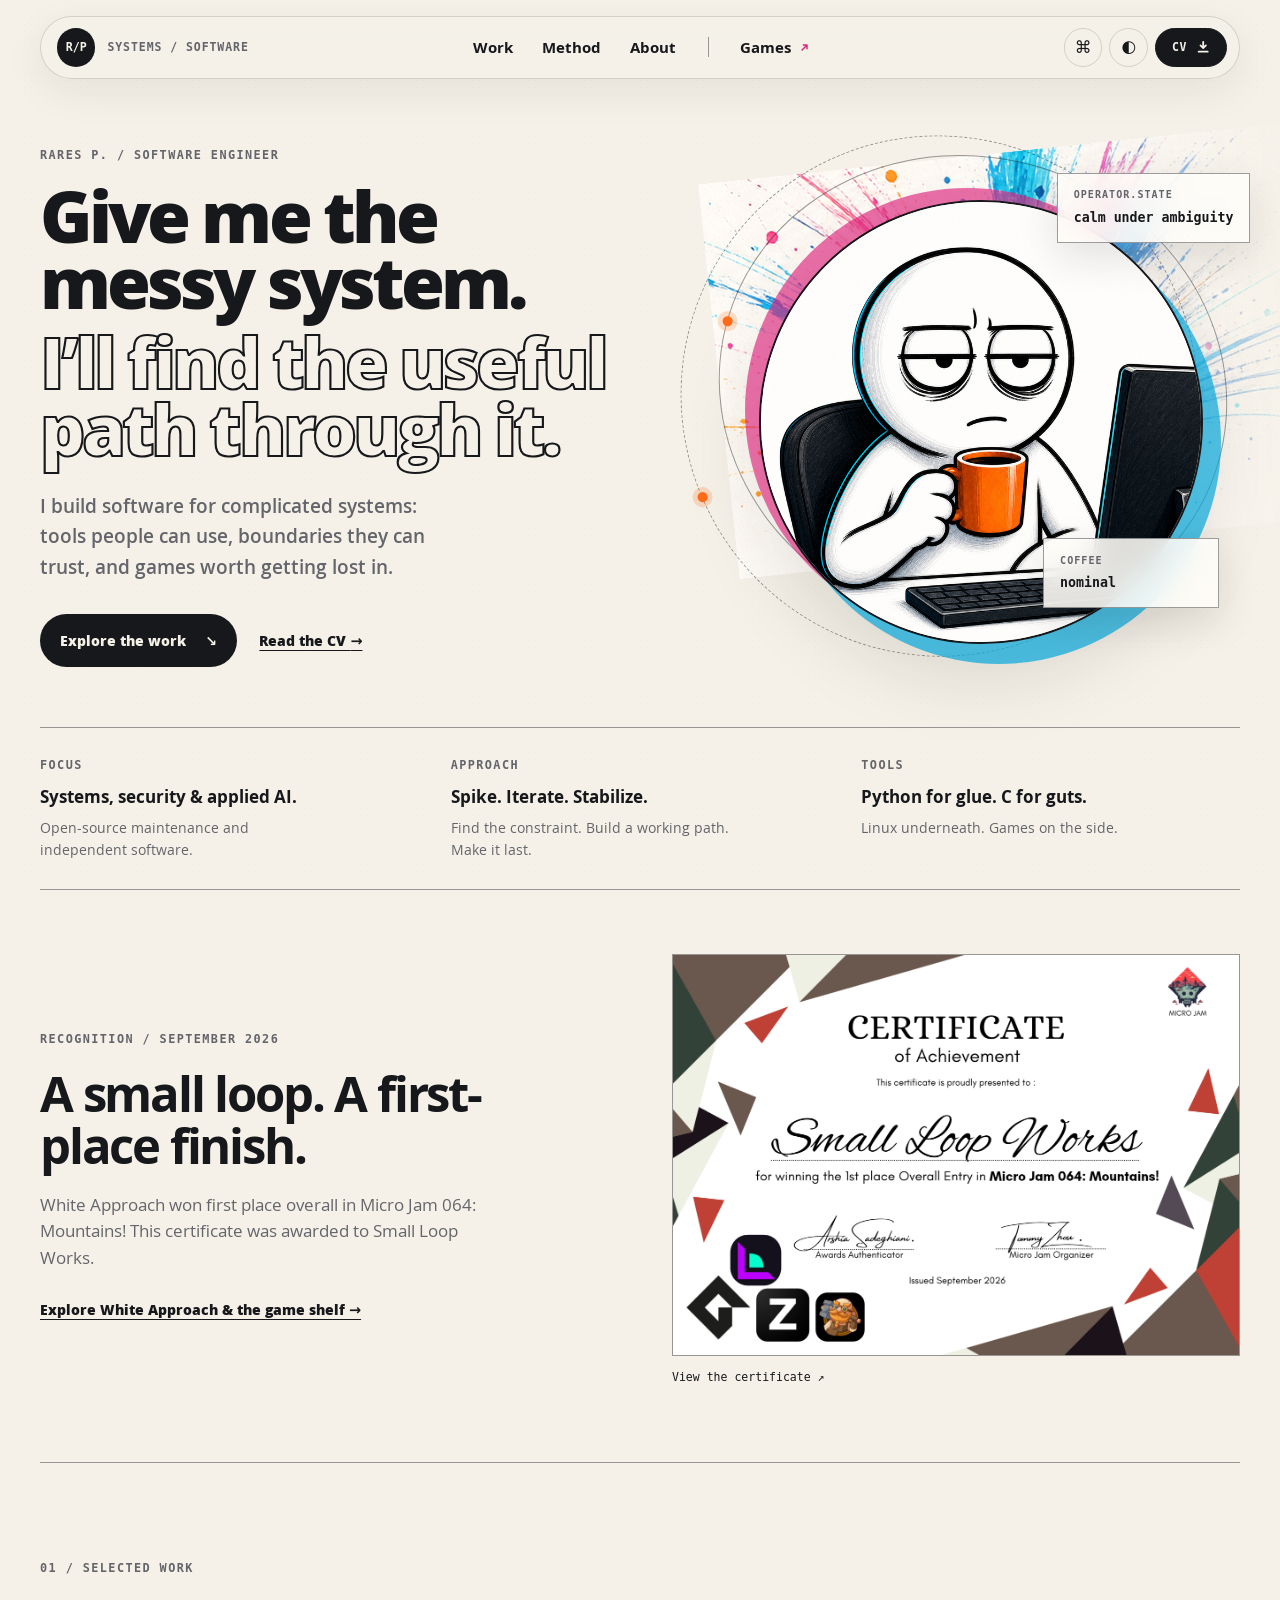
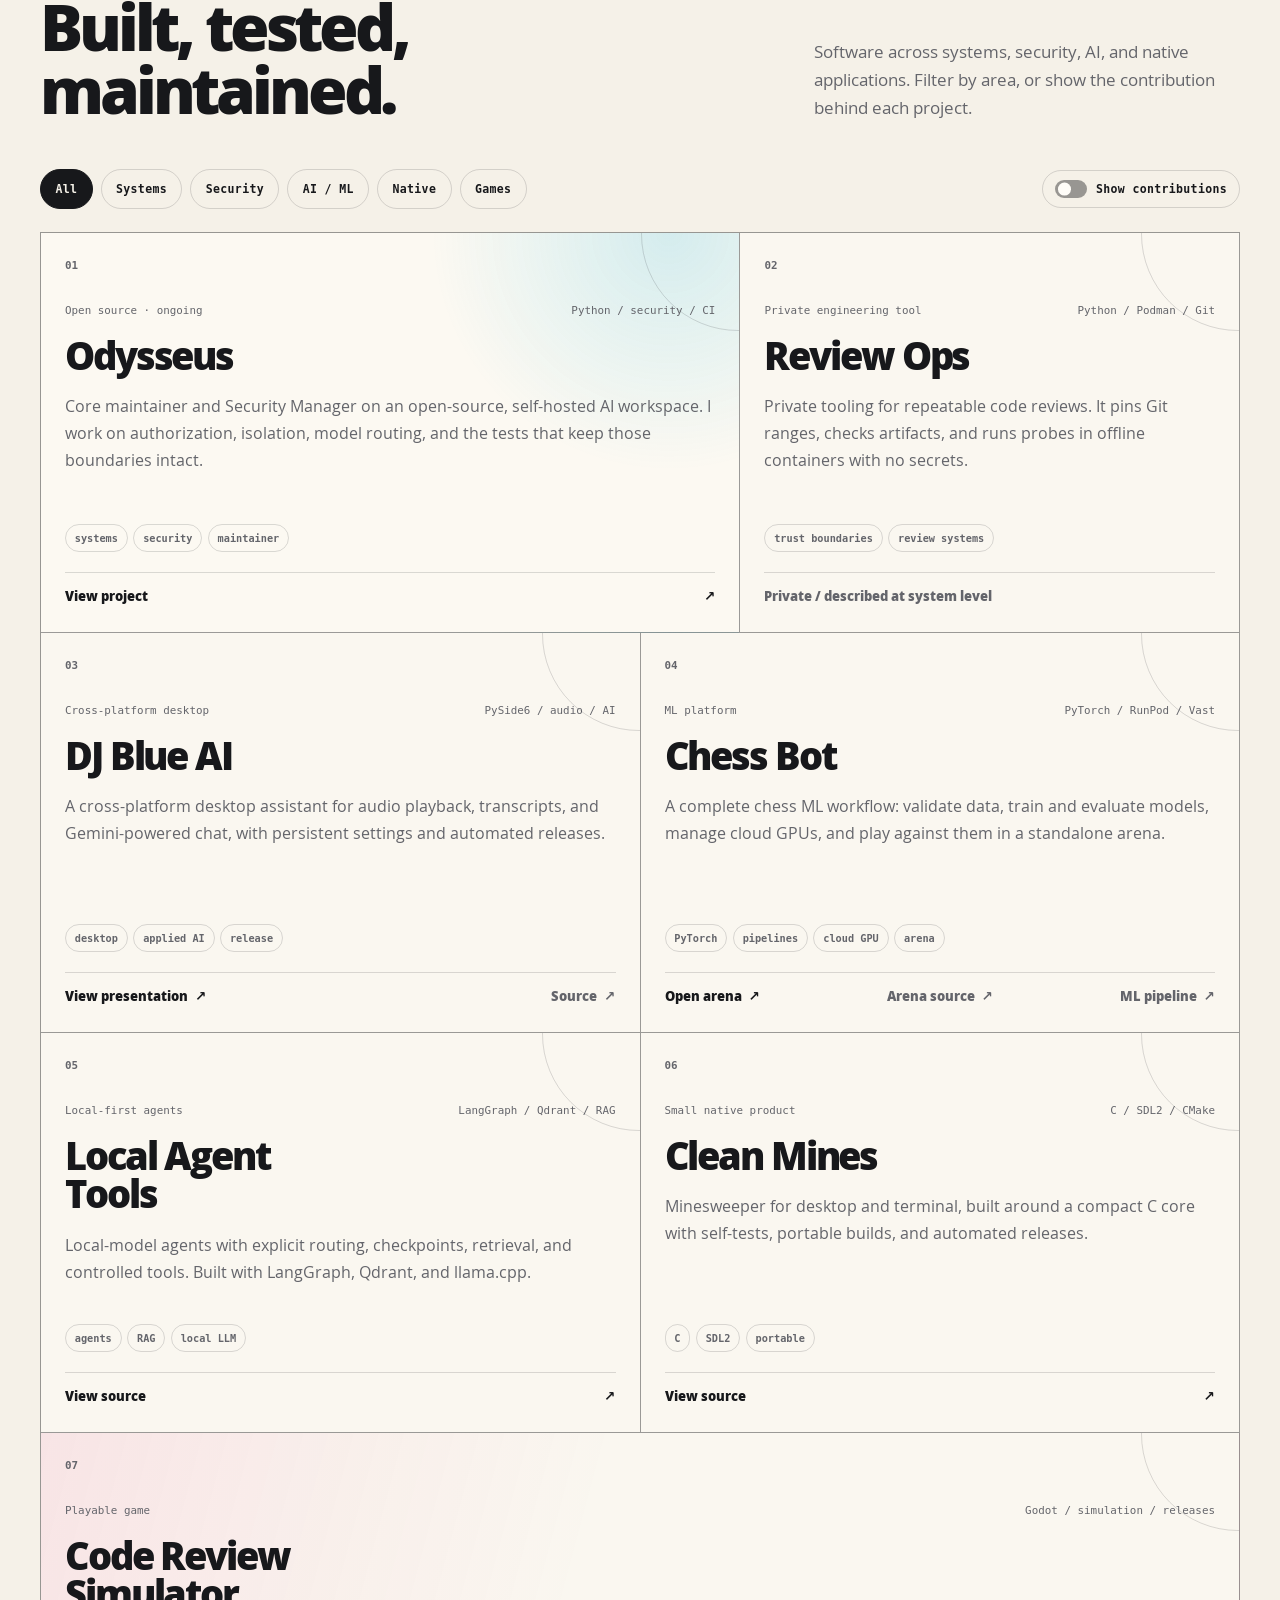
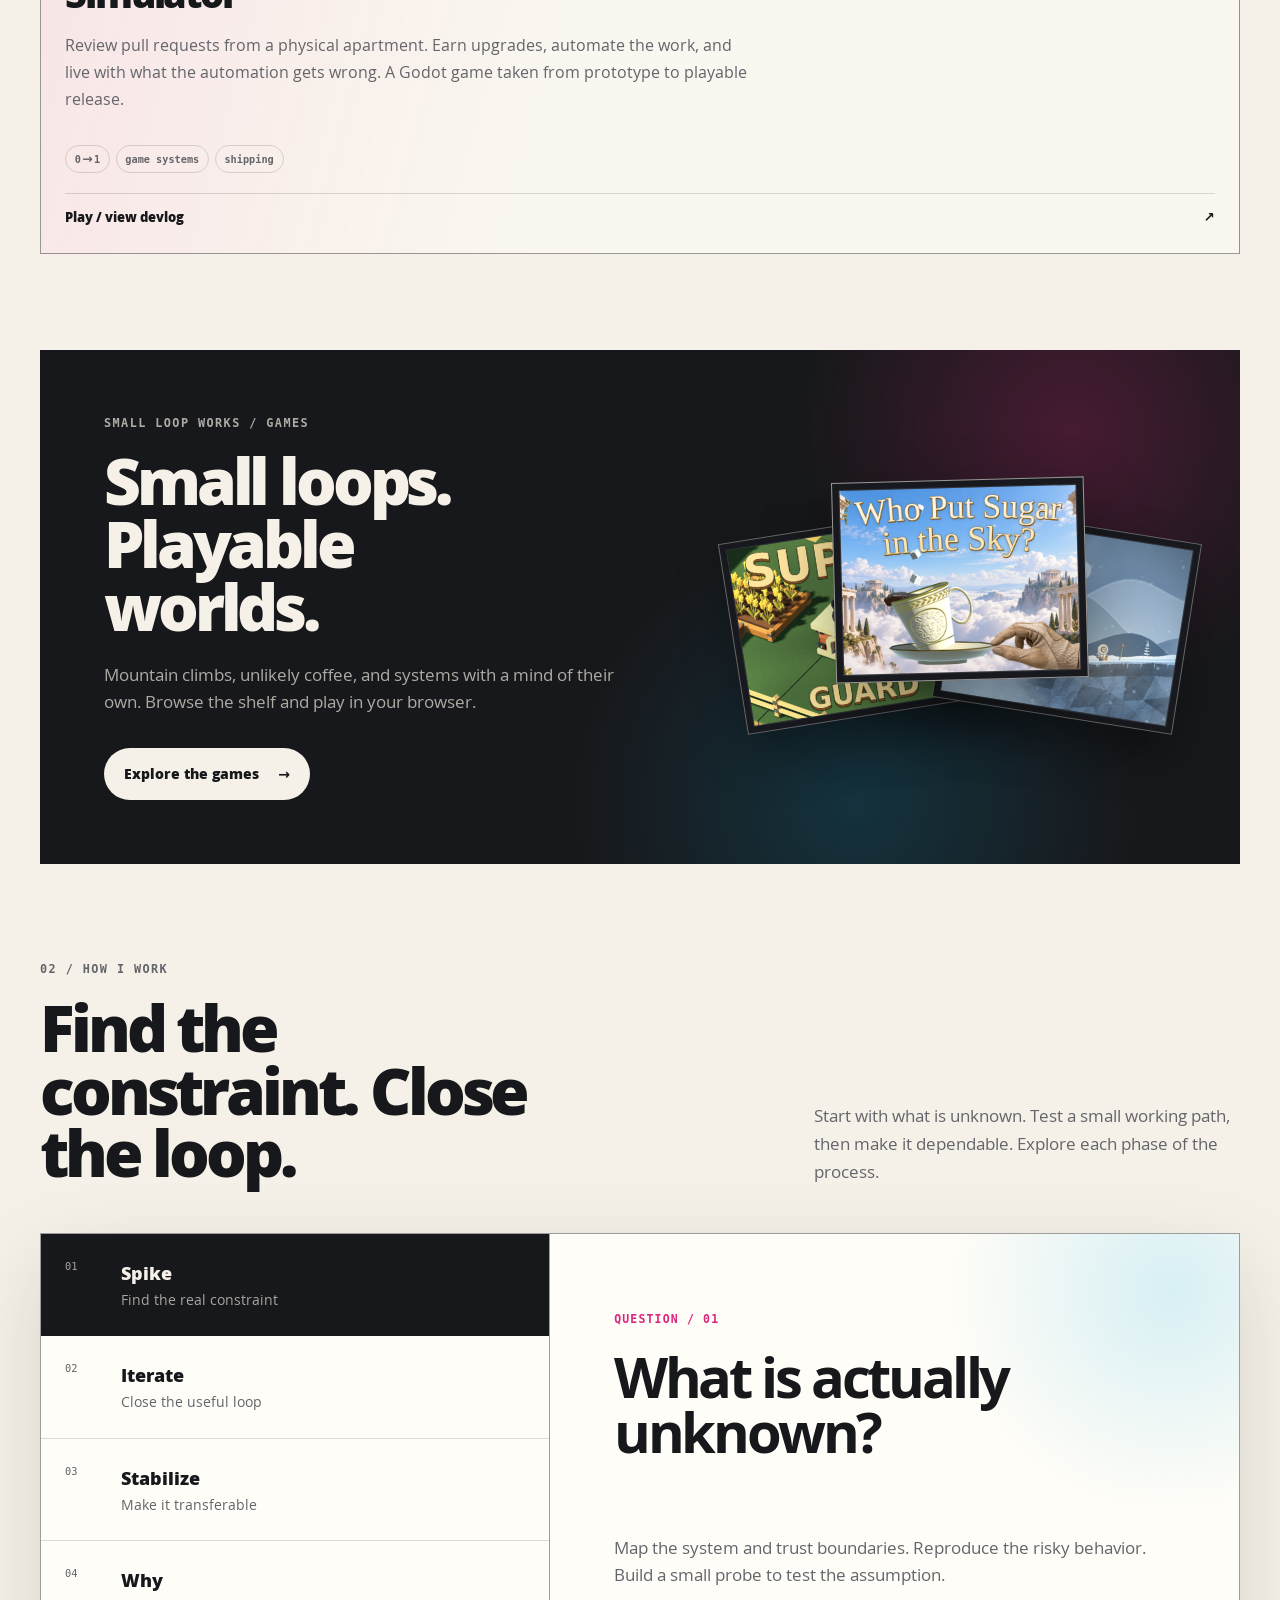
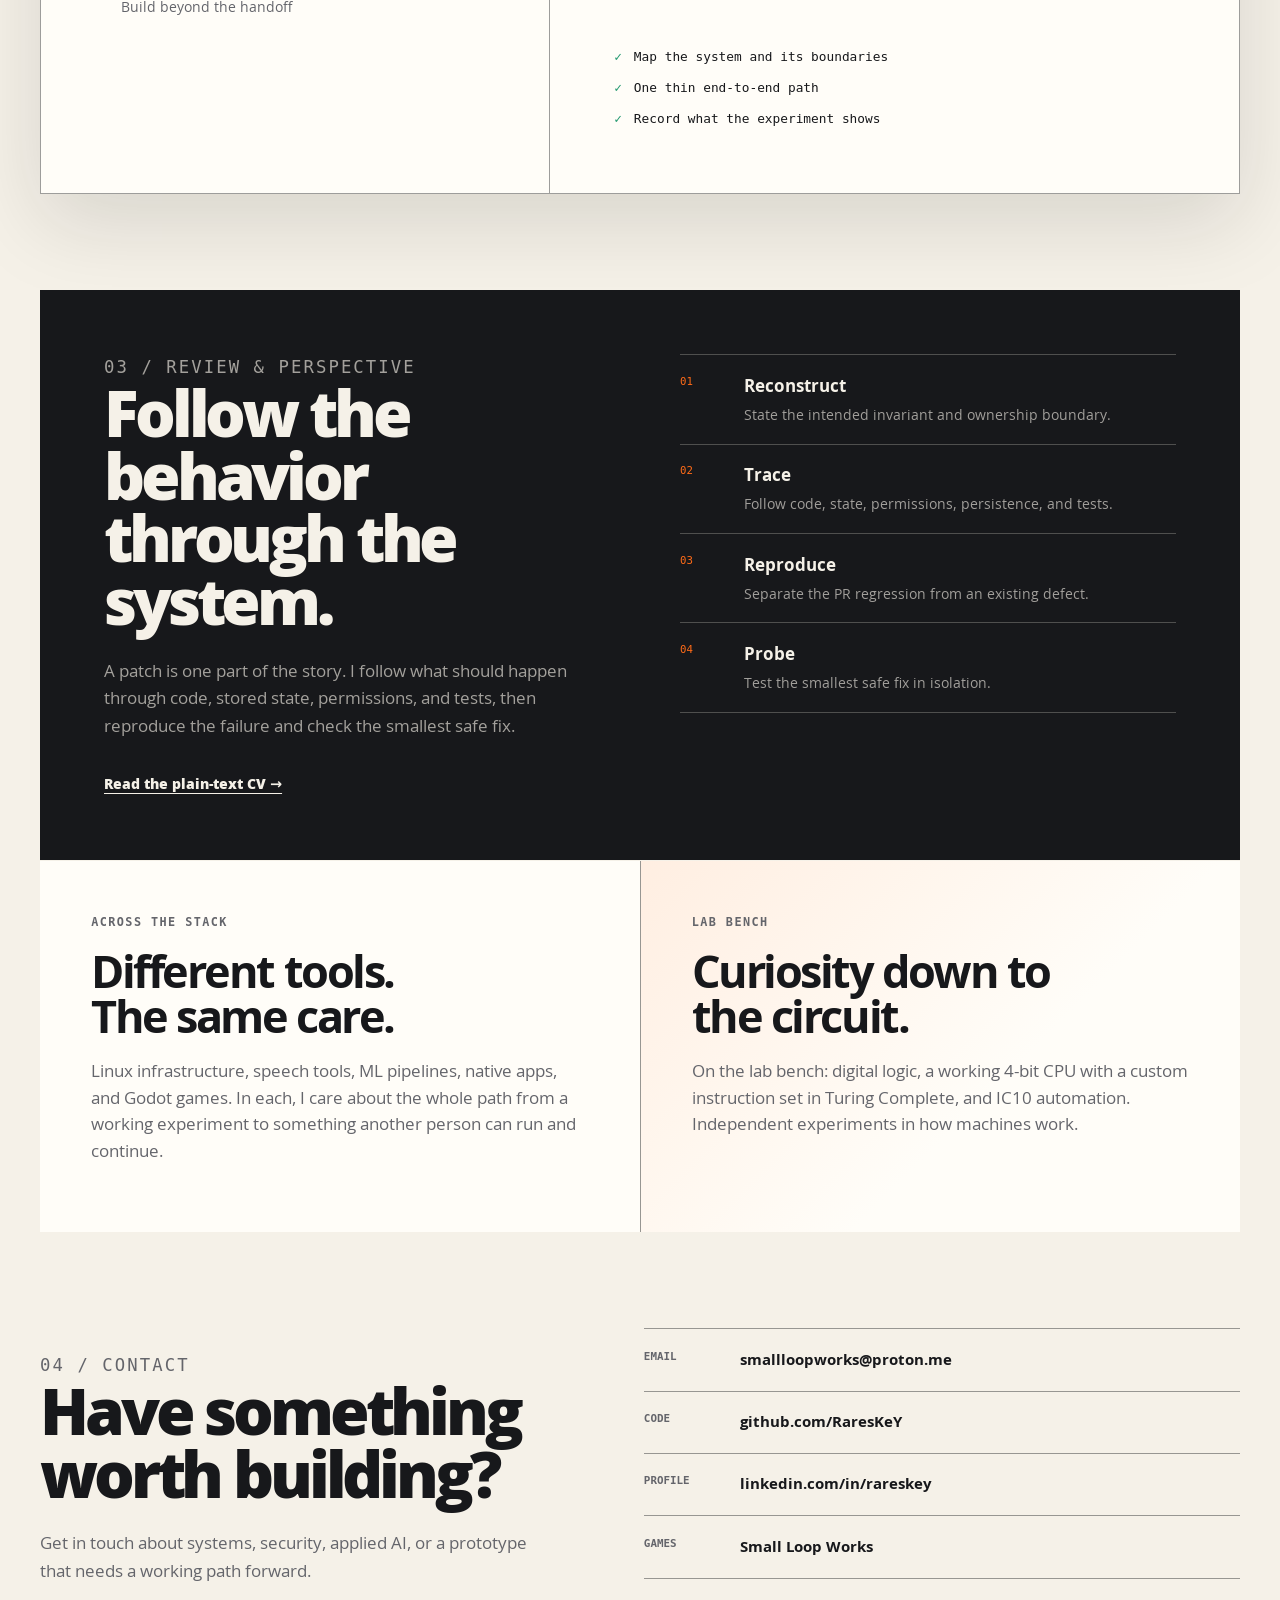
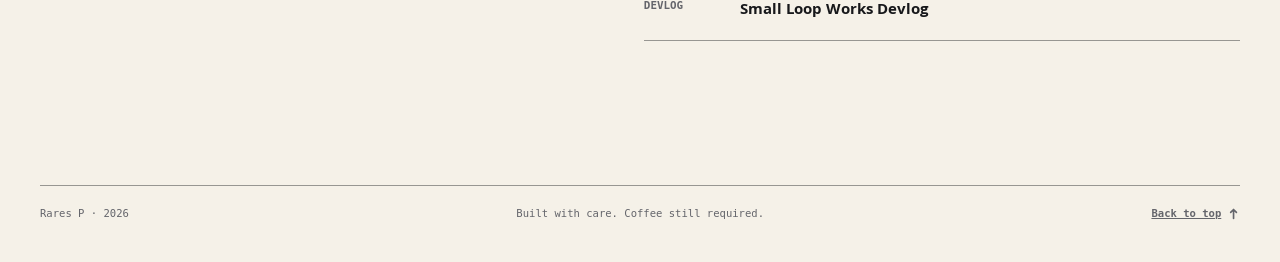
==== commit bc463dd1: "Restore homepage certificate showcase" ====
--- a/site/index.html
+++ b/site/index.html
@@ -10,18 +10,18 @@
     <link rel="canonical" href="https://rareskey.web.app/">
     <meta property="og:type" content="website">
     <meta property="og:url" content="https://rareskey.web.app/">
-    <meta property="og:title" content="Rares P. — Systems, Software &amp; Security">
+    <meta property="og:title" content="Rares P. | Systems, Software &amp; Security">
     <meta property="og:description" content="Systems-oriented software engineer, open-source maintainer, security reviewer, applied AI builder, and indie game developer.">
     <meta property="og:image" content="https://rareskey.web.app/assets/social-preview.png">
     <meta property="og:image:type" content="image/png">
     <meta property="og:image:width" content="1200">
     <meta property="og:image:height" content="627">
-    <meta property="og:image:alt" content="Rares P. — Systems, Software &amp; Security, presented in the portfolio's cream, black, and orange visual style.">
+    <meta property="og:image:alt" content="Rares P. | Systems, Software &amp; Security, presented in the portfolio's cream, black, and orange visual style.">
     <meta name="twitter:card" content="summary_large_image">
-    <meta name="twitter:title" content="Rares P. — Systems, Software &amp; Security">
+    <meta name="twitter:title" content="Rares P. | Systems, Software &amp; Security">
     <meta name="twitter:description" content="Systems-oriented software engineer, open-source maintainer, security reviewer, applied AI builder, and indie game developer.">
     <meta name="twitter:image" content="https://rareskey.web.app/assets/social-preview.png">
-    <meta name="twitter:image:alt" content="Rares P. — Systems, Software &amp; Security, presented in the portfolio's cream, black, and orange visual style.">
+    <meta name="twitter:image:alt" content="Rares P. | Systems, Software &amp; Security, presented in the portfolio's cream, black, and orange visual style.">
     <link rel="icon" type="image/x-icon" sizes="16x16 32x32 48x48 64x64" href="assets/favicon.ico?v=3">
     <link rel="icon" type="image/png" sizes="16x16" href="assets/favicon-16x16.png?v=3">
     <link rel="icon" type="image/png" sizes="32x32" href="assets/favicon-32x32.png?v=3">
@@ -49,7 +49,7 @@
             : "#f5f1e8";
       })();
     </script>
-    <link rel="stylesheet" href="styles.css?v=20261002-polish2">
+    <link rel="stylesheet" href="styles.css?v=20261003-certificates">
     <script src="script.js?v=20261002-polish2" defer></script>
   </head>
   <body>
@@ -129,6 +129,19 @@
         <div><p class="eyebrow">Focus</p><p>Systems, security &amp; applied AI.</p><span>Open-source maintenance and independent software.</span></div>
         <div><p class="eyebrow">Approach</p><p>Spike. Iterate. Stabilize.</p><span>Find the constraint. Build a working path. Make it last.</span></div>
         <div><p class="eyebrow">Tools</p><p>Python for glue. C for guts.</p><span>Linux underneath. Games on the side.</span></div>
+      </section>
+
+      <section class="section certificate-showcase" id="certificates" aria-labelledby="certificate-title" data-reveal>
+        <div class="certificate-copy">
+          <p class="eyebrow">Recognition / September 2026</p>
+          <h2 id="certificate-title">A small loop. A first-place finish.</h2>
+          <p>White Approach won first place overall in Micro Jam 064: Mountains! This certificate was awarded to Small Loop Works.</p>
+          <a class="text-link" href="games.html">Explore White Approach &amp; the game shelf <span aria-hidden="true">→</span></a>
+        </div>
+        <a class="certificate-image" href="assets/certificates/micro-jam-064.webp" target="_blank" rel="noreferrer" aria-label="View full-size Micro Jam 064 achievement certificate">
+          <img src="assets/certificates/micro-jam-064.webp" width="1280" height="905" alt="Certificate awarded to Small Loop Works for first place Overall Entry in Micro Jam 064: Mountains!, issued September 2026">
+          <span>View the certificate <span aria-hidden="true">↗</span></span>
+        </a>
       </section>
 
       <section class="section work-section" id="work">
--- a/site/styles.css
+++ b/site/styles.css
@@ -2218,3 +2218,58 @@
   .hero { padding-top: 3rem; }
   .hero-visual { min-height: 24rem; }
 }
+
+.certificate-showcase {
+  display: grid;
+  grid-template-columns: minmax(0, 1fr) minmax(0, 1fr);
+  align-items: center;
+  gap: clamp(2rem, 5vw, 5rem);
+  padding-block: 4rem;
+  border-bottom: 1px solid var(--line-strong);
+}
+
+.certificate-copy h2 {
+  margin: 0 0 1.25rem;
+  max-width: 17ch;
+  font-size: clamp(2rem, 3.8vw, 3.4rem);
+  line-height: 1.08;
+  letter-spacing: -0.045em;
+}
+
+.certificate-copy p:not(.eyebrow) {
+  max-width: 45ch;
+  color: var(--muted);
+  margin-bottom: 1.5rem;
+}
+
+.certificate-image {
+  display: block;
+  color: var(--ink);
+  text-decoration: none;
+}
+
+.certificate-image img {
+  display: block;
+  width: 100%;
+  height: auto;
+  border: 1px solid var(--line-strong);
+}
+
+.certificate-image > span {
+  display: block;
+  padding-block: 0.75rem;
+  font-family: var(--mono);
+  font-size: 0.72rem;
+}
+
+.certificate-image:hover > span {
+  text-decoration: underline;
+  text-underline-offset: 0.2em;
+}
+
+@media (max-width: 720px) {
+  .certificate-showcase {
+    grid-template-columns: 1fr;
+    padding-block: 2.5rem;
+  }
+}
